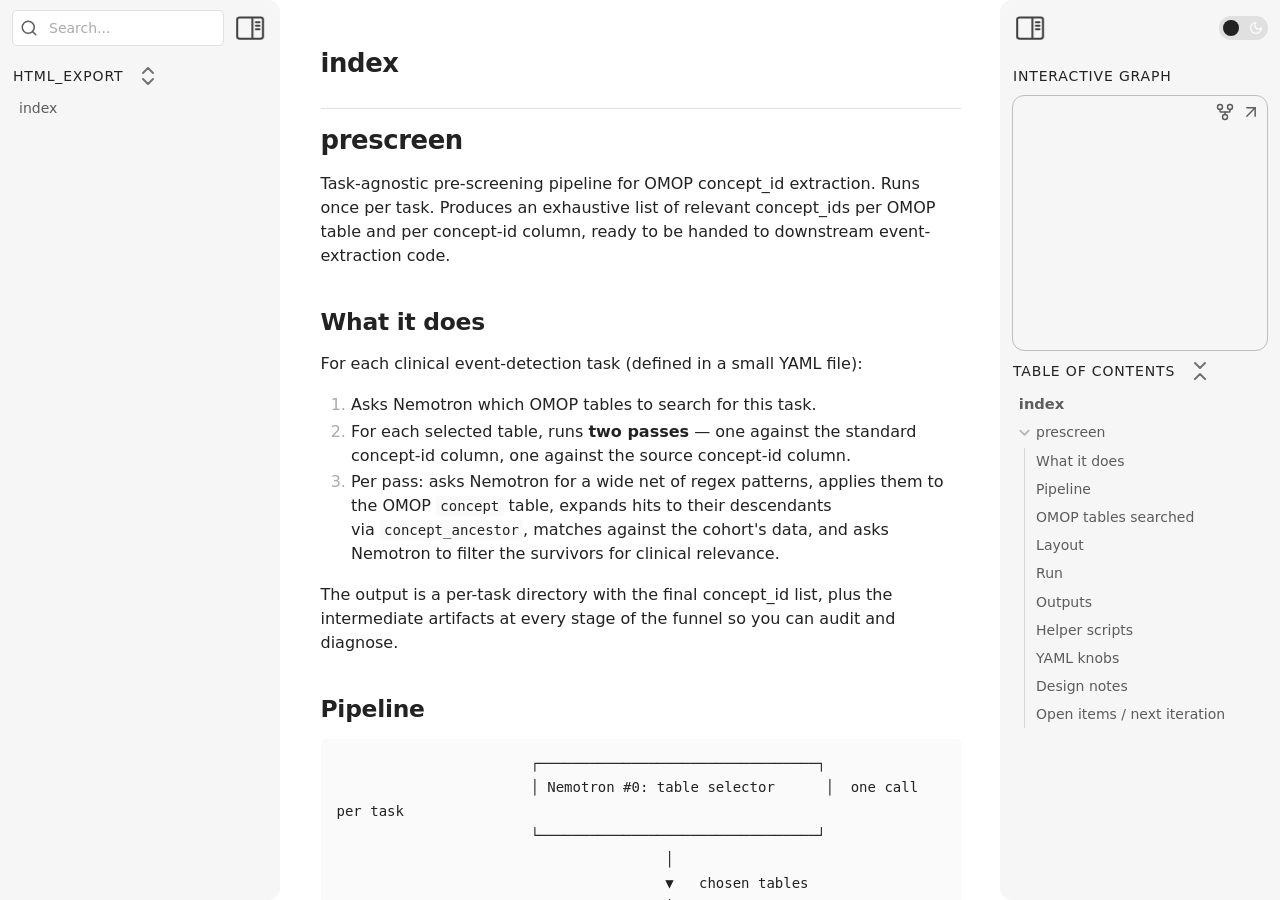
==== index.html @ ed9ca533 "sony html export site" ====
<!DOCTYPE html> <html lang="en"><head>
<title>index</title>
<base href=".">
<meta name="pathname" content="index.html">
<meta name="description" content="html_export - index">
<meta property="og:title" content="index">
<meta property="og:description" content="html_export - index">
<meta property="og:type" content="website">
<meta property="og:url" content="index.html">
<meta property="og:image" content="undefined">
<meta charset="UTF-8"><meta property="og:site_name" content="html_export"><meta name="viewport" content="width=device-width, initial-scale=1.0, user-scalable=yes, minimum-scale=1.0, maximum-scale=5.0"><link rel="alternate" type="application/rss+xml" title="RSS Feed" href="site-lib/rss.xml"><script async="" id="webpage-script" src="site-lib/scripts/webpage.js" onload="this.onload=null;this.setAttribute(&quot;loaded&quot;, &quot;true&quot;)"></script><script async="" id="graph-wasm-script" src="site-lib/scripts/graph-wasm.js" onload="this.onload=null;this.setAttribute(&quot;loaded&quot;, &quot;true&quot;)"></script><script async="" id="graph-render-worker-script" src="site-lib/scripts/graph-render-worker.js" onload="this.onload=null;this.setAttribute(&quot;loaded&quot;, &quot;true&quot;)"></script><link rel="icon" href="site-lib/media/favicon.png"><link rel="stylesheet" href="site-lib/styles/obsidian.css"><link rel="preload" href="site-lib/styles/global-variable-styles.css" as="style" onload="this.onload=null;this.rel='stylesheet'"><noscript><link rel="stylesheet" href="site-lib/styles/global-variable-styles.css"></noscript><link rel="preload" href="site-lib/styles/main-styles.css" as="style" onload="this.onload=null;this.rel='stylesheet'"><noscript><link rel="stylesheet" href="site-lib/styles/main-styles.css"></noscript><style>body{--line-width:40em;--line-width-adaptive:40em;--file-line-width:40em;--sidebar-width:min(20em, 80vw);--collapse-arrow-size:11px;--tree-vertical-spacing:1.3em;--sidebar-margin:12px}:root{background-color:#202124}.sidebar{height:100%;font-size:14px;z-index:10;min-width:calc(var(--sidebar-width) + var(--divider-width-hover));max-width:calc(var(--sidebar-width) + var(--divider-width-hover));position:relative;overflow:hidden;overflow:clip;transition:min-width ease-in-out,max-width ease-in-out;transition-duration:.2s;contain:size}#left-sidebar{left:0}#right-sidebar{right:0}.sidebar.is-collapsed{min-width:0;max-width:0}.sidebar.floating{position:absolute}.sidebar .leaf-content{height:100%;min-width:calc(var(--sidebar-width) - var(--divider-width-hover));top:0;padding:var(--sidebar-margin);padding-top:4em;line-height:var(--line-height-tight);background-color:var(--background-secondary);transition:background-color,border-right,border-left,box-shadow;transition-duration:var(--color-fade-speed);transition-timing-function:ease-in-out;position:absolute;display:flex;flex-direction:column}.sidebar:not(.is-collapsed) .leaf-content{min-width:calc(max(100%,var(--sidebar-width)) - 3px);max-width:calc(max(100%,var(--sidebar-width)) - 3px)}#left-sidebar-content{left:0;border-top-right-radius:var(--radius-l);border-bottom-right-radius:var(--radius-l)}#right-sidebar-content{right:0;border-top-left-radius:var(--radius-l);border-bottom-left-radius:var(--radius-l)}.sidebar #left-sidebar-content,.sidebar #right-sidebar-content{contain:none!important;container-type:normal!important;animation:none!important}.sidebar:has(.leaf-content:empty):has(.topbar-content:empty){display:none}.sidebar-topbar{height:calc(2.3em + 2 * var(--sidebar-margin));width:var(--sidebar-width);padding:var(--sidebar-margin);z-index:1;position:fixed;display:flex;align-items:center;transition:width ease-in-out;transition-duration:inherit}.sidebar.is-collapsed .sidebar-topbar{width:calc(2.3em + var(--sidebar-margin) * 2)}.sidebar .sidebar-topbar.is-collapsed{width:0}#left-sidebar .sidebar-topbar{left:0;flex-direction:row;border-top-right-radius:var(--radius-l)}#right-sidebar .sidebar-topbar{right:0;flex-direction:row-reverse;border-top-left-radius:var(--radius-l)}#left-sidebar .topbar-content{margin-right:calc(2.3em + var(--sidebar-margin));flex-direction:row}#right-sidebar .topbar-content{margin-left:calc(2.3em + var(--sidebar-margin));flex-direction:row-reverse}.topbar-content{overflow:hidden visible;overflow:clip visible;width:100%;height:100%;display:flex;align-items:center;transition:inherit}.sidebar.is-collapsed .topbar-content{width:0;transition:inherit}.clickable-icon.sidebar-collapse-icon{background-color:transparent;color:var(--icon-color-focused);padding:2px!important;margin:0!important;height:100%!important;width:2.3em!important;margin-inline:0.14em!important;position:absolute}#left-sidebar .clickable-icon.sidebar-collapse-icon{transform:rotateY(180deg);right:var(--sidebar-margin)}#right-sidebar .clickable-icon.sidebar-collapse-icon{transform:rotateY(180deg);left:var(--sidebar-margin)}.clickable-icon.sidebar-collapse-icon svg.svg-icon{width:100%;height:100%}.feature-title{margin-left:1px;text-transform:uppercase;letter-spacing:.06em;margin-top:.75em;margin-bottom:.75em}.feature-header{display:flex;align-items:center;padding-top:0;font-size:1em;padding-left:0}body.floating-sidebars .sidebar{position:absolute}body{transition:background-color var(--color-fade-speed) ease-in-out}#navbar:not(:empty){display:flex;align-items:center;justify-content:space-between;padding:.5em 1em;width:100%}#main{display:flex;flex-direction:column;height:100%;width:100%;align-items:stretch;justify-content:center}#main-horizontal{display:flex;flex-direction:row;flex-grow:1;width:100%;align-items:stretch;justify-content:center}#center-content{flex-basis:100%;max-width:100%;width:100%;height:100%;display:flex;flex-direction:column;align-items:center;transition:opacity .2s ease-in-out;contain:inline-size}.hide{opacity:0!important;transition:opacity .2s ease-in-out;pointer-events:none}#center-content>.obsidian-document{padding-left:2em;padding-right:1em;margin-bottom:0;width:100%;width:-webkit-fill-available;width:-moz-available;width:fill-available;transition:background-color var(--color-fade-speed) ease-in-out;border-top-right-radius:var(--window-radius,var(--radius-m));border-top-left-radius:var(--window-radius,var(--radius-m));overflow-x:hidden!important;overflow-y:auto!important;display:flex!important;flex-direction:column!important;align-items:center!important;contain:inline-size}body #center-content>.obsidian-document>.markdown-preview-sizer{padding-bottom:80vh;width:100%;max-width:var(--line-width);flex-basis:var(--line-width);transition:background-color var(--color-fade-speed) ease-in-out;contain:inline-size}#center-content>.obsidian-document>div{width:100%!important;transition:background-color var(--color-fade-speed) ease-in-out;contain:inline-size}#center-content>.obsidian-document:not([data-type=markdown]).embed{display:flex;padding:1em;height:100%;width:100%;align-items:center;justify-content:center}#center-content>.obsidian-document:not([data-type=markdown]).embed>*{max-width:100%;max-height:100%;object-fit:contain}:not(h1,h2,h3,h4,h5,h6,li):has(> :is(.math,table)){overflow-x:auto!important}#center-content>.obsidian-document:not([data-type=markdown]){overflow-x:auto;contain:content;padding:0;margin:0;height:100%}.obsidian-document[data-type=attachment]{display:flex;flex-direction:column;align-items:center;justify-content:center;height:100%;width:100%}.obsidian-document[data-type=attachment]>*{outline:0;border:none;box-shadow:none}.obsidian-document[data-type=attachment] :is(img){max-width:90%;max-height:90%;object-fit:contain}.obsidian-document[data-type=attachment]>:is(audio){width:100%;max-width:min(90%,var(--line-width))}.obsidian-document[data-type=attachment]>:is(embed,iframe,video){width:100%;height:100%;max-width:100%;max-height:100%;object-fit:contain}.canvas-wrapper>:is(.header,.footer){z-index:100;position:absolute;display:flex;justify-content:center;flex-direction:column;width:100%;align-items:center}.scroll-highlight{position:absolute;width:100%;height:100%;pointer-events:none;z-index:1000;background-color:hsla(var(--color-accent-hsl),.25);opacity:0;padding:1em;inset:50%;translate:-50% -50%;border-radius:var(--radius-s)}</style><script defer="">async function loadIncludes(){let e=document.querySelectorAll("link[itemprop='include']");for(const t of e){let e=t.getAttribute("href");try{let o="";if(e.startsWith("https:")||e.startsWith("http:")||"file:"!=window.location.protocol){const n=await fetch(e);if(!n.ok){console.log("Could not include file: "+e),t?.remove();continue}o=await n.text()}else{const t=document.getElementById(btoa(encodeURI(e)));if(t){const e=JSON.parse(decodeURI(atob(t.getAttribute("value")??"")));o=e?.data??""}}let n=document.createRange().createContextualFragment(o);t.before(n),t.remove(),console.log("Included text: "+o),console.log("Included file: "+e)}catch(o){t?.remove(),console.log("Could not include file: "+e,o);continue}}}document.addEventListener("DOMContentLoaded",(()=>{loadIncludes()}));let isFileProtocol="file:"==location.protocol;function waitLoadScripts(e,t){let o=e.map((e=>document.getElementById(e+"-script")));!function e(n){let l=o[n],c=n+1;l?(l&&"true"!=l.getAttribute("loaded")||n<o.length&&e(c),n<o.length&&l.addEventListener("load",(()=>e(c)))):n<o.length?e(c):t()}(0)}</script></head><body class="publish css-settings-manager show-inline-title show-ribbon is-focused"><script defer="">let theme=localStorage.getItem("theme")||(window.matchMedia("(prefers-color-scheme: dark)").matches?"dark":"light");"dark"==theme?(document.body.classList.add("theme-dark"),document.body.classList.remove("theme-light")):(document.body.classList.add("theme-light"),document.body.classList.remove("theme-dark")),window.innerWidth<480?document.body.classList.add("is-phone"):window.innerWidth<768?document.body.classList.add("is-tablet"):window.innerWidth<1024?document.body.classList.add("is-small-screen"):document.body.classList.add("is-large-screen")</script><div class="parsed-feature-container" style="display: contents;"><link itemprop="include" href="site-lib/html/custom-head-content-content.html"></div><div id="main"><div id="navbar"></div><div id="main-horizontal"><div id="left-content" class="leaf" style="--sidebar-width: var(--sidebar-width-left);"><div id="left-sidebar" class="sidebar"><div class="sidebar-handle"></div><div class="sidebar-topbar"><div class="topbar-content"><div id="search-container"><div id="search-wrapper"><input enterkeyhint="search" type="search" spellcheck="false" placeholder="Search..."><div aria-label="Clear search" id="search-clear-button"></div></div></div></div><div class="clickable-icon sidebar-collapse-icon"><svg xmlns="http://www.w3.org/2000/svg" width="100%" height="100%" viewBox="0 0 24 24" fill="none" stroke="currentColor" stroke-width="3" stroke-linecap="round" stroke-linejoin="round" class="svg-icon"><path d="M21 3H3C1.89543 3 1 3.89543 1 5V19C1 20.1046 1.89543 21 3 21H21C22.1046 21 23 20.1046 23 19V5C23 3.89543 22.1046 3 21 3Z"></path><path d="M10 4V20"></path><path d="M4 7H7"></path><path d="M4 10H7"></path><path d="M4 13H7"></path></svg></div></div><div class="sidebar-content-wrapper"><div id="left-sidebar-content" class="leaf-content"><link itemprop="include" href="site-lib/html/file-tree-content.html"></div></div><script defer="">let ls = document.querySelector("#left-sidebar"); ls.classList.toggle("is-collapsed", window.innerWidth < 768); ls.style.setProperty("--sidebar-width", localStorage.getItem("sidebar-left-width"));</script></div></div><div id="center-content" class="leaf"><div class="obsidian-document markdown-preview-view markdown-rendered node-insert-event is-readable-line-width allow-fold-headings allow-fold-lists show-indentation-guide show-properties" data-type="markdown"><style id="MJX-CHTML-styles"></style><div class="markdown-preview-sizer markdown-preview-section"><div class="header"><h1 class="page-title heading inline-title" id="index_0">index</h1><div class="data-bar"></div></div><div class="markdown-preview-pusher" style="width: 1px; height: 0.1px; margin-bottom: 0px;"></div><div class="el-h1"><h1 data-heading="prescreen" dir="auto" class="heading" id="prescreen_0"><span class="heading-collapse-indicator collapse-indicator collapse-icon"><svg xmlns="http://www.w3.org/2000/svg" width="24" height="24" viewBox="0 0 24 24" fill="none" stroke="currentColor" stroke-width="2" stroke-linecap="round" stroke-linejoin="round" class="svg-icon right-triangle"><path d="M3 8L12 17L21 8"></path></svg></span>prescreen</h1></div><div class="el-p"><p dir="auto">Task-agnostic pre-screening pipeline for OMOP concept_id extraction. Runs once per task. Produces an exhaustive list of relevant concept_ids per OMOP table and per concept-id column, ready to be handed to downstream event-extraction code.</p></div><div class="el-h2"><h2 data-heading="What it does" dir="auto" class="heading" id="What_it_does_0"><span class="heading-collapse-indicator collapse-indicator collapse-icon"><svg xmlns="http://www.w3.org/2000/svg" width="24" height="24" viewBox="0 0 24 24" fill="none" stroke="currentColor" stroke-width="2" stroke-linecap="round" stroke-linejoin="round" class="svg-icon right-triangle"><path d="M3 8L12 17L21 8"></path></svg></span>What it does</h2></div><div class="el-p"><p dir="auto">For each clinical event-detection task (defined in a small YAML file):</p></div><div class="el-ol"><ol>
<li data-line="0" dir="auto">Asks Nemotron which OMOP tables to search for this task.</li>
<li data-line="1" dir="auto">For each selected table, runs&nbsp;<strong>two passes</strong>&nbsp;— one against the standard concept-id column, one against the source concept-id column.</li>
<li data-line="2" dir="auto">Per pass: asks Nemotron for a wide net of regex patterns, applies them to the OMOP&nbsp;<code>concept</code>&nbsp;table, expands hits to their descendants via&nbsp;<code>concept_ancestor</code>, matches against the cohort's data, and asks Nemotron to filter the survivors for clinical relevance.</li>
</ol></div><div class="el-p"><p dir="auto">The output is a per-task directory with the final concept_id list, plus the intermediate artifacts at every stage of the funnel so you can audit and diagnose.</p></div><div class="el-h2"><h2 data-heading="Pipeline" dir="auto" class="heading" id="Pipeline_0"><span class="heading-collapse-indicator collapse-indicator collapse-icon"><svg xmlns="http://www.w3.org/2000/svg" width="24" height="24" viewBox="0 0 24 24" fill="none" stroke="currentColor" stroke-width="2" stroke-linecap="round" stroke-linejoin="round" class="svg-icon right-triangle"><path d="M3 8L12 17L21 8"></path></svg></span>Pipeline</h2></div><div class="el-pre"><pre><code data-line="0">                       ┌─────────────────────────────────┐
                       │ Nemotron #0: table selector      │  one call per task
                       └─────────────────────────────────┘
                                       │
                                       ▼   chosen tables
                                       │
  ─── per (task, table) ─────────────────────────────────────────────────────
                                       │
                       splits into two passes:
                       ┌─────────────────┬─────────────────┐
                       │ standard pass    │ source pass     │
                       │ *_concept_id     │ *_source_concept_id
                       │ domain filter on │ domain filter off
                       │ standard_only=T  │ standard_only=F │
                       └─────────────────┴─────────────────┘
                                       │
                                       ▼
                       vocab metadata for this column
                       (which vocabularies live here)
                                       │
                                       ▼
                       ┌─────────────────────────────────┐
                       │ Nemotron #1: wide-net regex     │
                       └─────────────────────────────────┘
                                       │
                                       ▼   include_patterns / exclude_patterns
                       ┌─────────────────────────────────┐
                       │ concept-table query              │  filters: domain,
                       └─────────────────────────────────┘  vocabularies, standard
                                       │
                                       ▼   wide_net_seeds
                       ┌─────────────────────────────────┐
                       │ descendant expansion             │  via concept_ancestor;
                       └─────────────────────────────────┘  re-applies filters
                                       │
                                       ▼   wide_net_concepts
                                            (+ match_type: regex_seed | descendant)
                       ┌─────────────────────────────────┐
                       │ cohort match                     │  count rows per concept_id
                       └─────────────────────────────────┘  in cohort data
                                       │
                                       ▼   cohort_match_concepts
                       ┌─────────────────────────────────┐
                       │ Nemotron #2: relevance filter    │  batched, json_schema strict
                       └─────────────────────────────────┘
                                       │
                                       ▼
                              final_concepts (per pass)
                                       │
            unioned across all (table, pass) into
                            final_candidates.parquet
</code><button class="copy-code-button"><svg xmlns="http://www.w3.org/2000/svg" width="24" height="24" viewBox="0 0 24 24" fill="none" stroke="currentColor" stroke-width="2" stroke-linecap="round" stroke-linejoin="round" class="svg-icon lucide-copy"><rect x="8" y="8" width="14" height="14" rx="2" ry="2"></rect><path d="M4 16c-1.1 0-2-.9-2-2V4c0-1.1.9-2 2-2h10c1.1 0 2 .9 2 2"></path></svg></button></pre></div><div class="el-h2"><h2 data-heading="OMOP tables searched" dir="auto" class="heading" id="OMOP_tables_searched_0"><span class="heading-collapse-indicator collapse-indicator collapse-icon"><svg xmlns="http://www.w3.org/2000/svg" width="24" height="24" viewBox="0 0 24 24" fill="none" stroke="currentColor" stroke-width="2" stroke-linecap="round" stroke-linejoin="round" class="svg-icon right-triangle"><path d="M3 8L12 17L21 8"></path></svg></span>OMOP tables searched</h2></div><div class="el-p"><p dir="auto">Each table has two searchable columns: the canonical standard&nbsp;<code>*_concept_id</code>&nbsp;and the source&nbsp;<code>*_source_concept_id</code>&nbsp;holding non- standard codes (Epic EDG, ICD9CM source, MSDW Attrib Catalog, etc.). Both are searched per task by default.</p></div><div class="el-table" dir="ltr" style="overflow-x: auto;"><table>
<thead>
<tr>
<th dir="ltr">table</th>
<th dir="ltr">standard column</th>
<th dir="ltr">source column</th>
<th dir="ltr">typical content</th>
</tr>
</thead>
<tbody>
<tr>
<td dir="ltr"><code>measurement</code></td>
<td dir="ltr"><code>measurement_concept_id</code></td>
<td dir="ltr"><code>measurement_source_concept_id</code></td>
<td dir="ltr">labs, vitals, POC results (LOINC, SNOMED)</td>
</tr>
<tr>
<td dir="ltr"><code>drug_exposure</code></td>
<td dir="ltr"><code>drug_concept_id</code></td>
<td dir="ltr"><code>drug_source_concept_id</code></td>
<td dir="ltr">medications, IV fluids (RxNorm, NDC)</td>
</tr>
<tr>
<td dir="ltr"><code>condition_occurrence</code></td>
<td dir="ltr"><code>condition_concept_id</code></td>
<td dir="ltr"><code>condition_source_concept_id</code></td>
<td dir="ltr">diagnoses (SNOMED, ICD9CM, ICD10CM, Epic EDG)</td>
</tr>
<tr>
<td dir="ltr"><code>procedure_occurrence</code></td>
<td dir="ltr"><code>procedure_concept_id</code></td>
<td dir="ltr"><code>procedure_source_concept_id</code></td>
<td dir="ltr">interventions (CPT4, HCPCS, SNOMED)</td>
</tr>
<tr>
<td dir="ltr"><code>observation</code></td>
<td dir="ltr"><code>observation_concept_id</code></td>
<td dir="ltr"><code>observation_source_concept_id</code></td>
<td dir="ltr">surveys, social hx, prenatal exposures</td>
</tr>
<tr>
<td dir="ltr"><code>device_exposure</code></td>
<td dir="ltr"><code>device_concept_id</code></td>
<td dir="ltr"><code>device_source_concept_id</code></td>
<td dir="ltr">ventilators, tubes, lines, implants</td>
</tr>
<tr>
<td dir="ltr"><code>visit_occurrence</code></td>
<td dir="ltr"><code>visit_concept_id</code></td>
<td dir="ltr"><code>visit_source_concept_id</code></td>
<td dir="ltr">encounter type (ED, inpatient, outpatient)</td>
</tr>
<tr>
<td dir="ltr"><code>visit_detail</code></td>
<td dir="ltr"><code>visit_detail_concept_id</code></td>
<td dir="ltr"><code>visit_detail_source_concept_id</code></td>
<td dir="ltr">sub-encounter unit (ICU, NICU, OR)</td>
</tr>
<tr>
<td dir="ltr"><code>death</code></td>
<td dir="ltr"><code>cause_concept_id</code></td>
<td dir="ltr"><code>cause_source_concept_id</code></td>
<td dir="ltr">cause of death (SNOMED Condition)</td>
</tr>
</tbody>
</table></div><div class="el-p"><p dir="auto">The table-selector LLM call picks which of these to actually run for a given task. Override via&nbsp;<code>tables:</code>&nbsp;in the task YAML for explicit control.</p></div><div class="el-h2"><h2 data-heading="Layout" dir="auto" class="heading" id="Layout_0"><span class="heading-collapse-indicator collapse-indicator collapse-icon"><svg xmlns="http://www.w3.org/2000/svg" width="24" height="24" viewBox="0 0 24 24" fill="none" stroke="currentColor" stroke-width="2" stroke-linecap="round" stroke-linejoin="round" class="svg-icon right-triangle"><path d="M3 8L12 17L21 8"></path></svg></span>Layout</h2></div><div class="el-pre"><pre><code data-line="0">prescreen/
  __init__.py
  config.py            # paths + EVENT_TABLES (standard + source concept_col per table)
  cohort.py            # load_cohort, cohort_ids (cached parquet)
  concept_table.py     # cached concept table; coerces string concept_id -&gt; Int64
  metadata.py          # reads outputs/vocab_prescreen/{table}_*_vocab_type.csv
  vocab.py             # query_concept(include, exclude, domain, vocabularies, standard_only)
  expand.py            # descendant expansion via concept_ancestor
  cohort_match.py      # count_concepts_in_cohort(table, candidate_ids, concept_col)
  nemotron.py          # NemotronClient (mirrors clinical_extractor.client)
  llm_steps.py         # prompts + json_schemas (table-selector, wide-net, relevance)
  pipeline.py          # prescreen_one_table, prescreen_task, save_results

tasks/
  n_acut_06_hypoglycemia.yaml

run_prescreen.py       # CLI runner
diagnose.py            # walk artifacts and find where a table's funnel collapsed
verify_coverage.py     # check whether a known list of concept_ids was captured
</code><button class="copy-code-button"><svg xmlns="http://www.w3.org/2000/svg" width="24" height="24" viewBox="0 0 24 24" fill="none" stroke="currentColor" stroke-width="2" stroke-linecap="round" stroke-linejoin="round" class="svg-icon lucide-copy"><rect x="8" y="8" width="14" height="14" rx="2" ry="2"></rect><path d="M4 16c-1.1 0-2-.9-2-2V4c0-1.1.9-2 2-2h10c1.1 0 2 .9 2 2"></path></svg></button></pre></div><div class="el-h2"><h2 data-heading="Run" dir="auto" class="heading" id="Run_0"><span class="heading-collapse-indicator collapse-indicator collapse-icon"><svg xmlns="http://www.w3.org/2000/svg" width="24" height="24" viewBox="0 0 24 24" fill="none" stroke="currentColor" stroke-width="2" stroke-linecap="round" stroke-linejoin="round" class="svg-icon right-triangle"><path d="M3 8L12 17L21 8"></path></svg></span>Run</h2></div><div class="el-pre"><pre class="language-bash"><code data-line="0" class="language-bash is-loaded"><span class="token comment"># 1. Confirm the vLLM is reachable</span>
python run_prescreen.py <span class="token parameter variable">--healthcheck</span>

<span class="token comment"># 2. Run one task</span>
python run_prescreen.py tasks/n_acut_06_hypoglycemia.yaml

<span class="token comment"># 3. Fan out across all tasks</span>
python run_prescreen.py tasks/*.yaml
</code><button class="copy-code-button"><svg xmlns="http://www.w3.org/2000/svg" width="24" height="24" viewBox="0 0 24 24" fill="none" stroke="currentColor" stroke-width="2" stroke-linecap="round" stroke-linejoin="round" class="svg-icon lucide-copy"><rect x="8" y="8" width="14" height="14" rx="2" ry="2"></rect><path d="M4 16c-1.1 0-2-.9-2-2V4c0-1.1.9-2 2-2h10c1.1 0 2 .9 2 2"></path></svg></button></pre></div><div class="el-h2"><h2 data-heading="Outputs" dir="auto" class="heading" id="Outputs_0"><span class="heading-collapse-indicator collapse-indicator collapse-icon"><svg xmlns="http://www.w3.org/2000/svg" width="24" height="24" viewBox="0 0 24 24" fill="none" stroke="currentColor" stroke-width="2" stroke-linecap="round" stroke-linejoin="round" class="svg-icon right-triangle"><path d="M3 8L12 17L21 8"></path></svg></span>Outputs</h2></div><div class="el-p"><p dir="auto">Per task, under&nbsp;<code>sammy/prescreen/tasks_out/{task_tag}/</code>:</p></div><div class="el-pre"><pre><code data-line="0">hypoglycemia/
  task.json
  run_summary.json
  final_candidates.parquet           # unified across all (table, pass)

  # per (table, pass) artifacts — one set per pass:
  condition_occurrence__standard__patterns.json
  condition_occurrence__standard__vocab_metadata.parquet
  condition_occurrence__standard__wide_net_seeds.parquet
  condition_occurrence__standard__wide_net_concepts.parquet
  condition_occurrence__standard__cohort_match_concepts.parquet
  condition_occurrence__standard__decisions.parquet
  condition_occurrence__standard__final_concepts.parquet

  condition_occurrence__source__patterns.json
  condition_occurrence__source__vocab_metadata.parquet
  ...

  drug_exposure__standard__...
  drug_exposure__source__...
  measurement__standard__...
  measurement__source__...
</code><button class="copy-code-button"><svg xmlns="http://www.w3.org/2000/svg" width="24" height="24" viewBox="0 0 24 24" fill="none" stroke="currentColor" stroke-width="2" stroke-linecap="round" stroke-linejoin="round" class="svg-icon lucide-copy"><rect x="8" y="8" width="14" height="14" rx="2" ry="2"></rect><path d="M4 16c-1.1 0-2-.9-2-2V4c0-1.1.9-2 2-2h10c1.1 0 2 .9 2 2"></path></svg></button></pre></div><div class="el-p"><p dir="auto"><code>final_candidates.parquet</code>&nbsp;carries&nbsp;<code>source_table</code>,&nbsp;<code>search_pass</code>&nbsp;(<code>standard</code>&nbsp;/&nbsp;<code>source</code>), and&nbsp;<code>source_concept_col</code>&nbsp;columns so each concept tells you which (table, pass) it came from.</p></div><div class="el-h2"><h2 data-heading="Helper scripts" dir="auto" class="heading" id="Helper_scripts_0"><span class="heading-collapse-indicator collapse-indicator collapse-icon"><svg xmlns="http://www.w3.org/2000/svg" width="24" height="24" viewBox="0 0 24 24" fill="none" stroke="currentColor" stroke-width="2" stroke-linecap="round" stroke-linejoin="round" class="svg-icon right-triangle"><path d="M3 8L12 17L21 8"></path></svg></span>Helper scripts</h2></div><div class="el-p"><p dir="auto"><strong><code>diagnose.py {task_tag} {table}</code></strong>&nbsp;— walks the artifacts for one table, prints sizes at each stage of both passes, and tells you the first empty stage. Use it whenever a table comes back lighter than expected.</p></div><div class="el-pre"><pre class="language-bash"><code data-line="0" class="language-bash is-loaded">python diagnose.py hypoglycemia condition_occurrence            <span class="token comment"># both passes</span>
python diagnose.py hypoglycemia condition_occurrence <span class="token parameter variable">--pass</span> <span class="token builtin class-name">source</span>
</code><button class="copy-code-button"><svg xmlns="http://www.w3.org/2000/svg" width="24" height="24" viewBox="0 0 24 24" fill="none" stroke="currentColor" stroke-width="2" stroke-linecap="round" stroke-linejoin="round" class="svg-icon lucide-copy"><rect x="8" y="8" width="14" height="14" rx="2" ry="2"></rect><path d="M4 16c-1.1 0-2-.9-2-2V4c0-1.1.9-2 2-2h10c1.1 0 2 .9 2 2"></path></svg></button></pre></div><div class="el-p"><p dir="auto"><strong><code>verify_coverage.py {task_tag} --csv known_ids.csv</code></strong>&nbsp;— given a known list of concept_ids (e.g. from a gold-standard phenotype, a prior chart-review set, or an ad-hoc cohort check), reports what fraction the prescreen captured, broken down by which pass found them, and prints the names of anything missed.</p></div><div class="el-pre"><pre class="language-bash"><code data-line="0" class="language-bash is-loaded">python verify_coverage.py hypoglycemia <span class="token parameter variable">--csv</span> my_known_glycemia_ids.csv
python verify_coverage.py hypoglycemia <span class="token parameter variable">--ids</span> <span class="token number">4129519,4226798</span>,4280953
</code><button class="copy-code-button"><svg xmlns="http://www.w3.org/2000/svg" width="24" height="24" viewBox="0 0 24 24" fill="none" stroke="currentColor" stroke-width="2" stroke-linecap="round" stroke-linejoin="round" class="svg-icon lucide-copy"><rect x="8" y="8" width="14" height="14" rx="2" ry="2"></rect><path d="M4 16c-1.1 0-2-.9-2-2V4c0-1.1.9-2 2-2h10c1.1 0 2 .9 2 2"></path></svg></button></pre></div><div class="el-h2"><h2 data-heading="YAML knobs" dir="auto" class="heading" id="YAML_knobs_0"><span class="heading-collapse-indicator collapse-indicator collapse-icon"><svg xmlns="http://www.w3.org/2000/svg" width="24" height="24" viewBox="0 0 24 24" fill="none" stroke="currentColor" stroke-width="2" stroke-linecap="round" stroke-linejoin="round" class="svg-icon right-triangle"><path d="M3 8L12 17L21 8"></path></svg></span>YAML knobs</h2></div><div class="el-p"><p dir="auto">A minimal task only needs&nbsp;<code>task_id</code>,&nbsp;<code>task_tag</code>, and&nbsp;<code>description</code>. Optional fields, in approximate order of usefulness:</p></div><div class="el-table" dir="ltr" style="overflow-x: auto;"><table>
<thead>
<tr>
<th dir="ltr">field</th>
<th dir="ltr">default</th>
<th dir="ltr">effect</th>
</tr>
</thead>
<tbody>
<tr>
<td dir="ltr"><code>positive_examples</code></td>
<td dir="auto"><code>[]</code></td>
<td dir="ltr">concept names that SHOULD match; seeds the wide-net LLM call. Cover all plausible domains (LOINC, RxNorm, SNOMED, etc.) you expect Nemotron to generate patterns for.</td>
</tr>
<tr>
<td dir="ltr"><code>negative_examples</code></td>
<td dir="auto"><code>[]</code></td>
<td dir="ltr">concept names that should NOT match; used to direct the wide-net's exclude patterns.</td>
</tr>
<tr>
<td dir="ltr"><code>tables</code></td>
<td dir="ltr"><code>"auto"</code></td>
<td dir="ltr">which tables to search.&nbsp;<code>"auto"</code>&nbsp;(or omitted) = Nemotron picks.&nbsp;<code>"all"</code>&nbsp;= every configured table. Explicit list = exactly those.</td>
</tr>
<tr>
<td dir="ltr"><code>search_source_concepts</code></td>
<td dir="ltr"><code>true</code></td>
<td dir="ltr">whether to run the source pass alongside the standard pass for each table. Set false for tasks strictly defined on standard concepts.</td>
</tr>
<tr>
<td dir="ltr"><code>expand_descendants</code></td>
<td dir="ltr"><code>true</code></td>
<td dir="ltr">whether to expand each regex-matched seed concept to its descendants via&nbsp;<code>concept_ancestor</code>before the cohort match.</td>
</tr>
<tr>
<td dir="ltr"><code>concept_col_overrides</code></td>
<td dir="auto"><code>{}</code></td>
<td dir="ltr">per-table override for the standard pass's concept_col (rarely needed).</td>
</tr>
<tr>
<td dir="ltr"><code>domain_overrides</code></td>
<td dir="auto"><code>{}</code></td>
<td dir="ltr">per-table override for the standard pass's domain filter (rarely needed).</td>
</tr>
</tbody>
</table></div><div class="el-h2"><h2 data-heading="Design notes" dir="auto" class="heading" id="Design_notes_0"><span class="heading-collapse-indicator collapse-indicator collapse-icon"><svg xmlns="http://www.w3.org/2000/svg" width="24" height="24" viewBox="0 0 24 24" fill="none" stroke="currentColor" stroke-width="2" stroke-linecap="round" stroke-linejoin="round" class="svg-icon right-triangle"><path d="M3 8L12 17L21 8"></path></svg></span>Design notes</h2></div><div class="el-ul"><ul class="has-list-bullet">
<li data-line="0" dir="auto"><span class="list-bullet"></span><strong>Three LLM calls per task, then two per (table, pass).</strong>&nbsp;The table-selector runs once. Each&nbsp;<code>(table, pass)</code>&nbsp;runs a wide-net regex generation call and a (batched) relevance-filter call. All three use vLLM's strict&nbsp;<code>json_schema</code>&nbsp;response format so outputs are well-typed and don't require defensive parsing.<br>
</li>
<li data-line="2" dir="auto"><span class="list-bullet"></span><strong>Two passes per table.</strong>&nbsp;Standard&nbsp;<code>*_concept_id</code>&nbsp;columns hold the canonical OMOP mapping; source&nbsp;<code>*_source_concept_id</code>columns hold the original institutional / vocabulary codes (Epic EDG, ICD9CM source, MSDW, etc.). The source pass turns off&nbsp;<code>standard_only</code>&nbsp;and the domain filter, but restricts to vocabularies actually present on the source column at this site, then leans on the cohort match to prune. This catches non-standard codes that have no clean standard mapping (or that map up to a coarser parent).<br>
</li>
<li data-line="4" dir="auto"><span class="list-bullet"></span><strong>Descendant expansion via&nbsp;<code>concept_ancestor</code>.</strong>&nbsp;After the regex hits the concept table we expand each seed to its descendants before the cohort match. This is what catches brand-named drug products ("Baqsimi" for glucagon), SNOMED subtypes, and other hierarchy-only members that the concept-name regex would never see. The same filters used to produce the seed set are re-applied to descendants so they don't drift across categories. Each expanded concept gets a&nbsp;<code>match_type</code>&nbsp;column (<code>regex_seed</code>&nbsp;vs&nbsp;<code>descendant</code>) so QC can attribute final hits to either path.<br>
</li>
<li data-line="6" dir="auto"><span class="list-bullet"></span><strong>Wide-net LLM gets the vocab distribution.</strong>&nbsp;For each pass the LLM is handed the list of vocabularies on the column being searched with their concept counts and row counts. This lets it lean into the right vocabularies (RxNorm-shaped patterns for drug standard, ICD-shaped patterns for condition source) instead of guessing. The source pass also gets an explicit note that the candidates are non-standard and may use institution-specific phrasing.<br>
</li>
<li data-line="8" dir="auto"><span class="list-bullet"></span><strong>Cohort match drops dead candidates.</strong>&nbsp;If a concept has zero rows in the cohort we don't waste an LLM token asking whether it's relevant. Each surviving candidate carries a per-cohort row count so the relevance filter knows what's high-volume.<br>
</li>
<li data-line="10" dir="auto"><span class="list-bullet"></span><strong>Relevance filter is batched</strong>&nbsp;at 200 concepts per call. Each decision carries a one-line reason that gets persisted alongside the final list.<br>
</li>
<li data-line="12" dir="auto"><span class="list-bullet"></span><strong>Caching.</strong>&nbsp;The cohort, concept, and concept_ancestor tables are cached as parquet under&nbsp;<code>sammy/prescreen/cache/</code>&nbsp;so each task starts in seconds rather than re-reading the full vocabulary tables from&nbsp;<code>output/</code>.<br>
</li>
<li data-line="14" dir="auto"><span class="list-bullet"></span><strong>String-vs-int concept_id quirk.</strong>&nbsp;The vocab table stores&nbsp;<code>concept_id</code>&nbsp;as strings at this site.&nbsp;<code>concept_table.load_concept</code>&nbsp;and&nbsp;<code>expand.load_concept_ancestor</code>&nbsp;coerce to nullable&nbsp;<code>Int64</code>&nbsp;once at load time and cache the result; every downstream caller sees ints.<br>
</li>
</ul></div><div class="el-h2"><h2 data-heading="Open items / next iteration" dir="auto" class="heading" id="Open_items_/_next_iteration_0"><span class="heading-collapse-indicator collapse-indicator collapse-icon"><svg xmlns="http://www.w3.org/2000/svg" width="24" height="24" viewBox="0 0 24 24" fill="none" stroke="currentColor" stroke-width="2" stroke-linecap="round" stroke-linejoin="round" class="svg-icon right-triangle"><path d="M3 8L12 17L21 8"></path></svg></span>Open items / next iteration</h2></div><div class="el-ul"><ul class="has-list-bullet">
<li data-line="0" dir="auto"><span class="list-bullet"></span>Temporal anchoring (turn concept_id list into per-person event timestamps relative to a cohort index date). Out of scope for the prescreen — that's the next task.</li>
<li data-line="1" dir="auto"><span class="list-bullet"></span>Chunking the cohort-match parquet filter when the candidate set is large (&gt;~10k concept_ids). Rare but possible for very broad tasks or generous source passes.</li>
<li data-line="2" dir="auto"><span class="list-bullet"></span>A "second-look" loop on the wide-net regex: feed the LLM a small sample of&nbsp;<code>concept_name</code>&nbsp;rows that were&nbsp;<em>near misses</em>&nbsp;(matched include patterns but were knocked out by exclude patterns) and let it refine. Cheap and would catch poorly-worded exclude patterns.</li>
<li data-line="3" dir="auto"><span class="list-bullet"></span>Per-task cost telemetry: total LLM calls, total tokens, wall clock, written to&nbsp;<code>run_summary.json</code>&nbsp;for budget tracking across 100 tasks.</li>
<li data-line="4" dir="auto"><span class="list-bullet"></span></li>
</ul></div><div class="footer"><div class="data-bar"></div></div></div></div></div><div id="right-content" class="leaf" style="--sidebar-width: var(--sidebar-width-right);"><div id="right-sidebar" class="sidebar"><div class="sidebar-handle"></div><div class="sidebar-topbar"><div class="topbar-content"><label class="theme-toggle-container" for="theme-toggle-input" id=""><input class="theme-toggle-input" type="checkbox" id="theme-toggle-input"><div class="toggle-background"></div></label></div><div class="clickable-icon sidebar-collapse-icon"><svg xmlns="http://www.w3.org/2000/svg" width="100%" height="100%" viewBox="0 0 24 24" fill="none" stroke="currentColor" stroke-width="3" stroke-linecap="round" stroke-linejoin="round" class="svg-icon"><path d="M21 3H3C1.89543 3 1 3.89543 1 5V19C1 20.1046 1.89543 21 3 21H21C22.1046 21 23 20.1046 23 19V5C23 3.89543 22.1046 3 21 3Z"></path><path d="M10 4V20"></path><path d="M4 7H7"></path><path d="M4 10H7"></path><path d="M4 13H7"></path></svg></div></div><div class="sidebar-content-wrapper"><div id="right-sidebar-content" class="leaf-content"><div class="graph-view-wrapper"><div class="feature-header"><div class="feature-title">Interactive Graph</div></div><div class="graph-view-placeholder">
		<div class="graph-view-container">
			<div class="graph-icon graph-expand" role="button" aria-label="Expand" data-tooltip-position="top"><svg xmlns="http://www.w3.org/2000/svg" width="24" height="24" viewBox="0 0 24 24" fill="none" stroke="currentColor" stroke-width="2" stroke-linecap="round" stroke-linejoin="round" class="svg-icon"><line x1="7" y1="17" x2="17" y2="7"></line><polyline points="7 7 17 7 17 17"></polyline></svg></div>
			<div class="graph-icon graph-global" role="button" aria-label="Global Graph" data-tooltip-position="top"><svg xmlns="http://www.w3.org/2000/svg" width="24" height="24" viewBox="0 0 24 24" fill="none" stroke="currentColor" stroke-width="2" stroke-linecap="round" stroke-linejoin="round" class="svg-icon lucide-git-fork"><circle cx="12" cy="18" r="3"></circle><circle cx="6" cy="6" r="3"></circle><circle cx="18" cy="6" r="3"></circle><path d="M18 9v2c0 .6-.4 1-1 1H7c-.6 0-1-.4-1-1V9"></path><path d="M12 12v3"></path></svg></div>
			<canvas id="graph-canvas" class="hide" width="512px" height="512px"></canvas>
		</div>
		</div></div><div id="outline" class=" tree-container"><div class="feature-header"><div class="feature-title">Table Of Contents</div><button class="clickable-icon nav-action-button tree-collapse-all" aria-label="Collapse All"><svg xmlns="http://www.w3.org/2000/svg" width="24" height="24" viewBox="0 0 24 24" fill="none" stroke="currentColor" stroke-width="2" stroke-linecap="round" stroke-linejoin="round"></svg></button></div><div class="tree-item" data-depth="1"><a class="tree-item-self is-clickable" href="index.html#index_0" data-path="#index_0"><div class="tree-item-inner heading-link" heading-name="index">index</div></a><div class="tree-item-children"></div></div><div class="tree-item mod-collapsible" data-depth="1"><a class="tree-item-self is-clickable mod-collapsible" href="index.html#prescreen_0" data-path="#prescreen_0"><div class="tree-item-icon collapse-icon"><svg xmlns="http://www.w3.org/2000/svg" width="24" height="24" viewBox="0 0 24 24" fill="none" stroke="currentColor" stroke-width="2" stroke-linecap="round" stroke-linejoin="round" class="svg-icon right-triangle"><path d="M3 8L12 17L21 8"></path></svg></div><div class="tree-item-inner heading-link" heading-name="prescreen">prescreen</div></a><div class="tree-item-children"><div class="tree-item" data-depth="2"><a class="tree-item-self is-clickable" href="index.html#What_it_does_0" data-path="#What_it_does_0"><div class="tree-item-inner heading-link" heading-name="What it does">What it does</div></a><div class="tree-item-children"></div></div><div class="tree-item" data-depth="2"><a class="tree-item-self is-clickable" href="index.html#Pipeline_0" data-path="#Pipeline_0"><div class="tree-item-inner heading-link" heading-name="Pipeline">Pipeline</div></a><div class="tree-item-children"></div></div><div class="tree-item" data-depth="2"><a class="tree-item-self is-clickable" href="index.html#OMOP_tables_searched_0" data-path="#OMOP_tables_searched_0"><div class="tree-item-inner heading-link" heading-name="OMOP tables searched">OMOP tables searched</div></a><div class="tree-item-children"></div></div><div class="tree-item" data-depth="2"><a class="tree-item-self is-clickable" href="index.html#Layout_0" data-path="#Layout_0"><div class="tree-item-inner heading-link" heading-name="Layout">Layout</div></a><div class="tree-item-children"></div></div><div class="tree-item" data-depth="2"><a class="tree-item-self is-clickable" href="index.html#Run_0" data-path="#Run_0"><div class="tree-item-inner heading-link" heading-name="Run">Run</div></a><div class="tree-item-children"></div></div><div class="tree-item" data-depth="2"><a class="tree-item-self is-clickable" href="index.html#Outputs_0" data-path="#Outputs_0"><div class="tree-item-inner heading-link" heading-name="Outputs">Outputs</div></a><div class="tree-item-children"></div></div><div class="tree-item" data-depth="2"><a class="tree-item-self is-clickable" href="index.html#Helper_scripts_0" data-path="#Helper_scripts_0"><div class="tree-item-inner heading-link" heading-name="Helper scripts">Helper scripts</div></a><div class="tree-item-children"></div></div><div class="tree-item" data-depth="2"><a class="tree-item-self is-clickable" href="index.html#YAML_knobs_0" data-path="#YAML_knobs_0"><div class="tree-item-inner heading-link" heading-name="YAML knobs">YAML knobs</div></a><div class="tree-item-children"></div></div><div class="tree-item" data-depth="2"><a class="tree-item-self is-clickable" href="index.html#Design_notes_0" data-path="#Design_notes_0"><div class="tree-item-inner heading-link" heading-name="Design notes">Design notes</div></a><div class="tree-item-children"></div></div><div class="tree-item" data-depth="2"><a class="tree-item-self is-clickable" href="index.html#Open_items_/_next_iteration_0" data-path="#Open_items_/_next_iteration_0"><div class="tree-item-inner heading-link" heading-name="Open items / next iteration">Open items / next iteration</div></a><div class="tree-item-children"></div></div></div></div></div></div></div><script defer="">let rs = document.querySelector("#right-sidebar"); rs.classList.toggle("is-collapsed", window.innerWidth < 768); rs.style.setProperty("--sidebar-width", localStorage.getItem("sidebar-right-width"));</script></div></div></div></div></body></html>
---- site-lib/styles/obsidian.css ----
.dialog{--csstools-light-dark-toggle--4:var(--csstools-color-scheme--dark) white;--dialog-bg-color:var(--csstools-light-dark-toggle--4, #1c1b22);--csstools-light-dark-toggle--5:var(--csstools-color-scheme--dark) white;--dialog-border-color:var(--csstools-light-dark-toggle--5, #1c1b22);--csstools-light-dark-toggle--33:var(--csstools-color-scheme--dark) rgba(58, 57, 68, 0.2);--dialog-shadow:0 2px 14px 0 var(--csstools-light-dark-toggle--33, #15141a);--csstools-light-dark-toggle--6:var(--csstools-color-scheme--dark) #15141a;--text-primary-color:var(--csstools-light-dark-toggle--6, #fbfbfe);--csstools-light-dark-toggle--7:var(--csstools-color-scheme--dark) #5b5b66;--text-secondary-color:var(--csstools-light-dark-toggle--7, #cfcfd8);--hover-filter:brightness(0.9);--csstools-light-dark-toggle--8:var(--csstools-color-scheme--dark) #0060df;--link-fg-color:var(--csstools-light-dark-toggle--8, #0df);--csstools-light-dark-toggle--9:var(--csstools-color-scheme--dark) #0250bb;--link-hover-fg-color:var(--csstools-light-dark-toggle--9, #80ebff);--csstools-light-dark-toggle--10:var(--csstools-color-scheme--dark) #f0f0f4;--separator-color:var(--csstools-light-dark-toggle--10, #52525e);--textarea-border-color:#8f8f9d;--csstools-light-dark-toggle--11:var(--csstools-color-scheme--dark) white;--textarea-bg-color:var(--csstools-light-dark-toggle--11, #42414d);--textarea-fg-color:var(--text-secondary-color);--csstools-light-dark-toggle--12:var(--csstools-color-scheme--dark) #f0f0f4;--radio-bg-color:var(--csstools-light-dark-toggle--12, #2b2a33);--csstools-light-dark-toggle--13:var(--csstools-color-scheme--dark) #fbfbfe;--radio-checked-bg-color:var(--csstools-light-dark-toggle--13, #15141a);--radio-border-color:#8f8f9d;--csstools-light-dark-toggle--14:var(--csstools-color-scheme--dark) #0060df;--radio-checked-border-color:var(--csstools-light-dark-toggle--14, #0df);--csstools-light-dark-toggle--34:var(--csstools-color-scheme--dark) rgba(21, 20, 26, 0.07);--button-secondary-bg-color:var(--csstools-light-dark-toggle--34, rgba(251, 251, 254, 0.07));--button-secondary-fg-color:var(--text-primary-color);--button-secondary-border-color:var(--button-secondary-bg-color);--csstools-light-dark-toggle--35:var(--csstools-color-scheme--dark) rgba(21, 20, 26, 0.21);--button-secondary-active-bg-color:var(--csstools-light-dark-toggle--35, rgba(251, 251, 254, 0.21));--button-secondary-active-fg-color:var(--button-secondary-fg-color);--button-secondary-active-border-color:var(--button-secondary-bg-color);--csstools-light-dark-toggle--36:var(--csstools-color-scheme--dark) rgba(21, 20, 26, 0.14);--button-secondary-hover-bg-color:var(--csstools-light-dark-toggle--36, rgba(251, 251, 254, 0.14));--button-secondary-hover-fg-color:var(--button-secondary-fg-color);--button-secondary-hover-border-color:var(--button-secondary-hover-bg-color);--button-secondary-disabled-bg-color:var(--button-secondary-bg-color);--button-secondary-disabled-border-color:var(--button-secondary-border-color);--button-secondary-disabled-fg-color:var(--button-secondary-fg-color);--csstools-light-dark-toggle--15:var(--csstools-color-scheme--dark) #0060df;--button-primary-bg-color:var(--csstools-light-dark-toggle--15, #0df);--csstools-light-dark-toggle--16:var(--csstools-color-scheme--dark) #fbfbfe;--button-primary-fg-color:var(--csstools-light-dark-toggle--16, #15141a);--button-primary-border-color:var(--button-primary-bg-color);--csstools-light-dark-toggle--17:var(--csstools-color-scheme--dark) #054096;--button-primary-active-bg-color:var(--csstools-light-dark-toggle--17, #aaf2ff);--button-primary-active-fg-color:var(--button-primary-fg-color);--button-primary-active-border-color:var(--button-primary-active-bg-color);--csstools-light-dark-toggle--18:var(--csstools-color-scheme--dark) #0250bb;--button-primary-hover-bg-color:var(--csstools-light-dark-toggle--18, #80ebff);--button-primary-hover-fg-color:var(--button-primary-fg-color);--button-primary-hover-border-color:var(--button-primary-hover-bg-color);--button-primary-disabled-bg-color:var(--button-primary-bg-color);--button-primary-disabled-border-color:var(--button-primary-border-color);--button-primary-disabled-fg-color:var(--button-primary-fg-color);--button-disabled-opacity:0.4;--csstools-light-dark-toggle--19:var(--csstools-color-scheme--dark) white;--input-text-bg-color:var(--csstools-light-dark-toggle--19, #42414d);--input-text-fg-color:var(--text-primary-color);font-variant:normal;font-size:13px;font-weight:400;line-height:150%;border-radius:4px;padding:12px 16px;--csstools-light-dark-toggle--37:var(--csstools-color-scheme--dark) white;border:1px solid var(--dialog-border-color);--csstools-light-dark-toggle--38:var(--csstools-color-scheme--dark) white;background:var(--dialog-bg-color);--csstools-light-dark-toggle--39:var(--csstools-color-scheme--dark) #15141a;color:var(--text-primary-color);--csstools-light-dark-toggle--40:var(--csstools-color-scheme--dark) rgba(58, 57, 68, 0.2);box-shadow:var(--dialog-shadow)}@supports (color:light-dark(red,red)){.dialog{--dialog-bg-color:light-dark(white, #1c1b22);--dialog-border-color:light-dark(white, #1c1b22);--dialog-shadow:0 2px 14px 0 light-dark(rgba(58, 57, 68, 0.2), #15141a);--text-primary-color:light-dark(#15141a, #fbfbfe);--text-secondary-color:light-dark(#5b5b66, #cfcfd8);--link-fg-color:light-dark(#0060df, #0df);--link-hover-fg-color:light-dark(#0250bb, #80ebff);--separator-color:light-dark(#f0f0f4, #52525e);--textarea-bg-color:light-dark(white, #42414d);--radio-bg-color:light-dark(#f0f0f4, #2b2a33);--radio-checked-bg-color:light-dark(#fbfbfe, #15141a);--radio-checked-border-color:light-dark(#0060df, #0df);--button-secondary-bg-color:light-dark(
    rgba(21, 20, 26, 0.07),
    rgba(251, 251, 254, 0.07)
  );--button-secondary-active-bg-color:light-dark(
    rgba(21, 20, 26, 0.21),
    rgba(251, 251, 254, 0.21)
  );--button-secondary-hover-bg-color:light-dark(
    rgba(21, 20, 26, 0.14),
    rgba(251, 251, 254, 0.14)
  );--button-primary-bg-color:light-dark(#0060df, #0df);--button-primary-fg-color:light-dark(#fbfbfe, #15141a);--button-primary-active-bg-color:light-dark(#054096, #aaf2ff);--button-primary-hover-bg-color:light-dark(#0250bb, #80ebff);--input-text-bg-color:light-dark(white, #42414d)}}.dialog *{--csstools-light-dark-toggle--33:var(--csstools-color-scheme--dark) rgba(58, 57, 68, 0.2);--dialog-shadow:0 2px 14px 0 var(--csstools-light-dark-toggle--33, #15141a)}.dialog *{--csstools-light-dark-toggle--34:var(--csstools-color-scheme--dark) rgba(21, 20, 26, 0.07);--button-secondary-bg-color:var(--csstools-light-dark-toggle--34, rgba(251, 251, 254, 0.07))}.dialog *{--csstools-light-dark-toggle--35:var(--csstools-color-scheme--dark) rgba(21, 20, 26, 0.21);--button-secondary-active-bg-color:var(--csstools-light-dark-toggle--35, rgba(251, 251, 254, 0.21))}.dialog *{--csstools-light-dark-toggle--36:var(--csstools-color-scheme--dark) rgba(21, 20, 26, 0.14);--button-secondary-hover-bg-color:var(--csstools-light-dark-toggle--36, rgba(251, 251, 254, 0.14))}.dialog *{--csstools-light-dark-toggle--4:var(--csstools-color-scheme--dark) white;--dialog-bg-color:var(--csstools-light-dark-toggle--4, #1c1b22)}.dialog *{--csstools-light-dark-toggle--5:var(--csstools-color-scheme--dark) white;--dialog-border-color:var(--csstools-light-dark-toggle--5, #1c1b22)}.dialog *{--csstools-light-dark-toggle--6:var(--csstools-color-scheme--dark) #15141a;--text-primary-color:var(--csstools-light-dark-toggle--6, #fbfbfe)}.dialog *{--csstools-light-dark-toggle--7:var(--csstools-color-scheme--dark) #5b5b66;--text-secondary-color:var(--csstools-light-dark-toggle--7, #cfcfd8)}.dialog *{--csstools-light-dark-toggle--8:var(--csstools-color-scheme--dark) #0060df;--link-fg-color:var(--csstools-light-dark-toggle--8, #0df)}.dialog *{--csstools-light-dark-toggle--9:var(--csstools-color-scheme--dark) #0250bb;--link-hover-fg-color:var(--csstools-light-dark-toggle--9, #80ebff)}.dialog *{--csstools-light-dark-toggle--10:var(--csstools-color-scheme--dark) #f0f0f4;--separator-color:var(--csstools-light-dark-toggle--10, #52525e)}.dialog *{--csstools-light-dark-toggle--11:var(--csstools-color-scheme--dark) white;--textarea-bg-color:var(--csstools-light-dark-toggle--11, #42414d)}.dialog *{--csstools-light-dark-toggle--12:var(--csstools-color-scheme--dark) #f0f0f4;--radio-bg-color:var(--csstools-light-dark-toggle--12, #2b2a33)}.dialog *{--csstools-light-dark-toggle--13:var(--csstools-color-scheme--dark) #fbfbfe;--radio-checked-bg-color:var(--csstools-light-dark-toggle--13, #15141a)}.dialog *{--csstools-light-dark-toggle--14:var(--csstools-color-scheme--dark) #0060df;--radio-checked-border-color:var(--csstools-light-dark-toggle--14, #0df)}.dialog *{--csstools-light-dark-toggle--15:var(--csstools-color-scheme--dark) #0060df;--button-primary-bg-color:var(--csstools-light-dark-toggle--15, #0df)}.dialog *{--csstools-light-dark-toggle--16:var(--csstools-color-scheme--dark) #fbfbfe;--button-primary-fg-color:var(--csstools-light-dark-toggle--16, #15141a)}.dialog *{--csstools-light-dark-toggle--17:var(--csstools-color-scheme--dark) #054096;--button-primary-active-bg-color:var(--csstools-light-dark-toggle--17, #aaf2ff)}.dialog *{--csstools-light-dark-toggle--18:var(--csstools-color-scheme--dark) #0250bb;--button-primary-hover-bg-color:var(--csstools-light-dark-toggle--18, #80ebff)}.dialog *{--csstools-light-dark-toggle--19:var(--csstools-color-scheme--dark) white;--input-text-bg-color:var(--csstools-light-dark-toggle--19, #42414d)}@media (prefers-color-scheme:dark){.dialog{--hover-filter:brightness(1.4);--button-disabled-opacity:0.6}}@media screen and (forced-colors:active){.dialog{--dialog-bg-color:Canvas;--dialog-border-color:CanvasText;--dialog-shadow:none;--text-primary-color:CanvasText;--text-secondary-color:CanvasText;--hover-filter:none;--link-fg-color:LinkText;--link-hover-fg-color:LinkText;--separator-color:CanvasText;--textarea-border-color:ButtonBorder;--textarea-bg-color:Field;--textarea-fg-color:ButtonText;--radio-bg-color:ButtonFace;--radio-checked-bg-color:ButtonFace;--radio-border-color:ButtonText;--radio-checked-border-color:ButtonText;--button-secondary-bg-color:HighlightText;--button-secondary-fg-color:ButtonText;--button-secondary-border-color:ButtonText;--button-secondary-active-bg-color:HighlightText;--button-secondary-active-fg-color:SelectedItem;--button-secondary-active-border-color:ButtonText;--button-secondary-hover-bg-color:HighlightText;--button-secondary-hover-fg-color:SelectedItem;--button-secondary-hover-border-color:SelectedItem;--button-secondary-disabled-fg-color:GrayText;--button-secondary-disabled-border-color:GrayText;--button-primary-bg-color:ButtonText;--button-primary-fg-color:HighlightText;--button-primary-border-color:ButtonText;--button-primary-active-bg-color:SelectedItem;--button-primary-active-fg-color:HighlightText;--button-primary-active-border-color:ButtonText;--button-primary-hover-bg-color:SelectedItem;--button-primary-hover-fg-color:HighlightText;--button-primary-hover-border-color:SelectedItem;--button-primary-disabled-bg-color:GrayText;--button-primary-disabled-fg-color:ButtonFace;--button-primary-disabled-border-color:GrayText;--button-disabled-opacity:1;--input-text-bg-color:HighlightText;--input-text-fg-color:FieldText}}.dialog .mainContainer :focus-visible{--csstools-light-dark-toggle--28:var(--csstools-color-scheme--dark) #0060df;outline:var(--focus-ring-outline);outline-offset:2px}.dialog .mainContainer .title{display:flex;width:auto;flex-direction:column;justify-content:flex-end;align-items:flex-start;gap:12px}.dialog .mainContainer .title>span{font-size:13px;font-style:normal;font-weight:590;line-height:150%}.dialog .mainContainer .dialogSeparator{width:100%;height:0;margin-top:4px;margin-bottom:4px;border-top:1px solid var(--separator-color);border-bottom:none}.dialog .mainContainer .dialogButtonsGroup{display:flex;gap:12px;align-self:flex-end}.dialog .mainContainer .radio{display:flex;flex-direction:column;align-items:flex-start;gap:4px}.dialog .mainContainer .radio>.radioButton{display:flex;gap:8px;align-self:stretch;align-items:center}.dialog .mainContainer .radio>.radioButton input{appearance:none;box-sizing:border-box;width:16px;height:16px;border-radius:50%;background-color:var(--radio-bg-color);border:1px solid var(--radio-border-color)}.dialog .mainContainer .radio>.radioButton input:hover{filter:var(--hover-filter)}.dialog .mainContainer .radio>.radioButton input:checked{background-color:var(--radio-checked-bg-color);border:4px solid var(--radio-checked-border-color)}.dialog .mainContainer .radio>.radioLabel{display:flex;padding-left:24px;align-items:flex-start;gap:10px;align-self:stretch}.dialog .mainContainer .radio>.radioLabel>span{flex:1 0 0px;font-size:11px;color:var(--text-secondary-color)}.dialog .mainContainer button:not(.toggle-button):not(.closeButton):not(.clearInputButton){border-radius:4px;border:1px solid;font-variant:normal;font-weight:590;font-size:13px;padding:4px 16px;width:auto;height:32px}.dialog .mainContainer button:not(.toggle-button):not(.closeButton):not(.clearInputButton):hover{cursor:pointer;filter:var(--hover-filter)}.dialog .mainContainer button:not(.toggle-button):not(.closeButton):not(.clearInputButton)>span{color:inherit;font:inherit}.dialog .mainContainer button.secondaryButton:not(.toggle-button):not(.closeButton):not(.clearInputButton){color:var(--button-secondary-fg-color);background-color:var(--button-secondary-bg-color);border-color:var(--button-secondary-border-color)}.dialog .mainContainer button.secondaryButton:not(.toggle-button):not(.closeButton):not(.clearInputButton):hover{color:var(--button-secondary-hover-fg-color);background-color:var(--button-secondary-hover-bg-color);border-color:var(--button-secondary-hover-border-color)}.dialog .mainContainer button.secondaryButton:not(.toggle-button):not(.closeButton):not(.clearInputButton):active{color:var(--button-secondary-active-fg-color);background-color:var(--button-secondary-active-bg-color);border-color:var(--button-secondary-active-border-color)}.dialog .mainContainer button.secondaryButton:not(.toggle-button):not(.closeButton):not(.clearInputButton):disabled{background-color:var(--button-secondary-disabled-bg-color);border-color:var(--button-secondary-disabled-border-color);color:var(--button-secondary-disabled-fg-color);opacity:var(--button-disabled-opacity)}.dialog .mainContainer button.primaryButton:not(.toggle-button):not(.closeButton):not(.clearInputButton){color:var(--button-primary-fg-color);background-color:var(--button-primary-bg-color);border-color:var(--button-primary-border-color);opacity:1}.dialog .mainContainer button.primaryButton:not(.toggle-button):not(.closeButton):not(.clearInputButton):hover{color:var(--button-primary-hover-fg-color);background-color:var(--button-primary-hover-bg-color);border-color:var(--button-primary-hover-border-color)}.dialog .mainContainer button.primaryButton:not(.toggle-button):not(.closeButton):not(.clearInputButton):active{color:var(--button-primary-active-fg-color);background-color:var(--button-primary-active-bg-color);border-color:var(--button-primary-active-border-color)}.dialog .mainContainer button.primaryButton:not(.toggle-button):not(.closeButton):not(.clearInputButton):disabled{background-color:var(--button-primary-disabled-bg-color);border-color:var(--button-primary-disabled-border-color);color:var(--button-primary-disabled-fg-color);opacity:var(--button-disabled-opacity)}.dialog .mainContainer button:not(.toggle-button):not(.closeButton):not(.clearInputButton):disabled{pointer-events:none}.dialog .mainContainer a{color:var(--link-fg-color)}.dialog .mainContainer a:hover{color:var(--link-hover-fg-color)}.dialog .mainContainer textarea{font:inherit;padding:8px;resize:none;margin:0;box-sizing:border-box;border-radius:4px;border:1px solid var(--textarea-border-color);background:var(--textarea-bg-color);color:var(--textarea-fg-color)}.dialog .mainContainer textarea:focus{outline-offset:0px;border-color:transparent}.dialog .mainContainer textarea:disabled{pointer-events:none;opacity:.4}.dialog .mainContainer input[type=text]{background-color:var(--input-text-bg-color);color:var(--input-text-fg-color)}.dialog .mainContainer .toggler{display:flex;align-items:center;gap:8px;align-self:stretch}.dialog .mainContainer .toggler>.togglerLabel{user-select:none}:root{--xfa-unfocused-field-background:url("data:image/svg+xml;charset=UTF-8,<svg width='1px' height='1px' xmlns='http://www.w3.org/2000/svg'><rect width='100%' height='100%' style='fill:rgba(0, 54, 255, 0.13);'/></svg>");--xfa-focus-outline:auto}@media screen and (forced-colors:active){:root{--xfa-focus-outline:2px solid CanvasText}}:root{--csstools-color-scheme--dark: ;color-scheme:light dark;--viewer-container-height:0;--pdfViewer-padding-bottom:0;--page-margin:1px auto -8px;--page-border:9px solid transparent;--spreadHorizontalWrapped-margin-LR:-3.5px;--loading-icon-delay:400ms;--csstools-light-dark-toggle--23:var(--csstools-color-scheme--dark) #0060df;--focus-ring-color:var(--csstools-light-dark-toggle--23, #0df);--focus-ring-outline:2px solid var(--focus-ring-color)}@supports (color:light-dark(red,red)){:root{--focus-ring-color:light-dark(#0060df, #0df)}}:root *{--csstools-light-dark-toggle--23:var(--csstools-color-scheme--dark) #0060df;--focus-ring-color:var(--csstools-light-dark-toggle--23, #0df)}@media (prefers-color-scheme:dark){:root{--csstools-color-scheme--dark:initial}}@media screen and (forced-colors:active){:root{--pdfViewer-padding-bottom:9px;--page-margin:8px auto -1px;--page-border:1px solid CanvasText;--spreadHorizontalWrapped-margin-LR:3.5px;--focus-ring-color:CanvasText}}.hiddenCanvasElement,.hiddenCopyElement{position:absolute;top:0;left:0;width:0;height:0;display:none}:root{--h1-weight:700;--h2-weight:600;--h3-weight:600;--h4-weight:600;--h5-weight:600;--h6-weight:600}@supports (font-variation-settings:normal){:root{--h1-weight:700;--h2-weight:680;--h3-weight:660;--h4-weight:640;--h5-weight:620;--h6-weight:600}}body{--anim-duration-none:0;--anim-duration-superfast:70ms;--anim-duration-fast:140ms;--anim-duration-moderate:300ms;--anim-duration-slow:560ms;--anim-motion-smooth:cubic-bezier(0.45, 0.05, 0.55, 0.95);--anim-motion-delay:cubic-bezier(0.65, 0.05, 0.36, 1);--anim-motion-jumpy:cubic-bezier(0.68, -0.55, 0.27, 1.55);--anim-motion-swing:cubic-bezier(0, 0.55, 0.45, 1);--bases-header-border-width:0 0 var(--border-width) 0;--bases-header-height:40px;--bases-header-padding-start:2px;--bases-header-padding-end:2px;--bases-toolbar-label-display:block;--bases-toolbar-badge-display:none;--bases-embed-border-width:0px;--bases-embed-border-color:var(--background-modifier-border);--bases-embed-border-radius:var(--radius-s);--bases-filter-menu-width:520px;--bases-group-heading-property-size:var(--font-ui-smaller);--bases-group-heading-property-weight:var(--font-normal);--bases-group-heading-property-color:var(--text-muted);--bases-group-heading-value-size:var(--font-smaller);--bases-group-heading-value-weight:var(--font-semibold);--bases-group-heading-property-display:block;--bases-table-container-border-width:var(--border-width);--bases-table-container-border-radius:var(--radius-s);--bases-table-group-background:var(--background-primary-alt);--bases-table-header-weight:var(--font-weight);--bases-table-header-color:var(--text-muted);--bases-table-header-icon-display:flex;--bases-table-header-background:var(--background-primary);--bases-table-header-background-hover:var(--background-modifier-hover);--bases-table-header-sort-mask:linear-gradient(to left, transparent var(--size-4-6), black var(--size-4-6));--bases-table-summary-background:var(--background-primary);--bases-table-summary-background-hover:var(--background-modifier-hover);--bases-table-border-color:var(--table-border-color);--bases-table-column-border-width:var(--border-width);--bases-table-group-gap:10px;--bases-table-row-border-width:var(--border-width);--bases-table-row-background-hover:var(--table-row-background-hover);--bases-table-row-height:30px;--bases-table-font-size:var(--font-smaller);--bases-table-column-max-width:300;--bases-table-column-min-width:40;--bases-table-cell-radius-active:2px;--bases-table-cell-shadow-active:0 0 0 2px var(--background-modifier-border-focus);--bases-table-cell-radius-focus:2px;--bases-table-cell-shadow-focus:0 0 0 2px var(--interactive-accent);--bases-table-cell-background-active:var(--background-primary);--bases-table-cell-background-disabled:var(--background-primary-alt);--bases-table-cell-background-selected:var(--table-selection);--bases-cards-background:var(--background-primary);--bases-cards-border-width:var(--border-width);--bases-cards-container-background:transparent;--bases-cards-corner-shape:var(--corner-shape);--bases-cards-cover-background:var(--background-primary-alt);--bases-cards-font-size:var(--font-smaller);--bases-cards-line-height:24px;--bases-cards-radius:var(--radius-m);--bases-cards-scale:1;--bases-cards-shadow-hover:0 0 0 1px var(--background-modifier-border-hover);--bases-cards-shadow:0 0 0 1px var(--background-modifier-border);--blockquote-border-thickness:2px;--blockquote-border-color:var(--interactive-accent);--blockquote-font-style:normal;--blockquote-color:inherit;--blockquote-background-color:transparent;--bold-modifier:200;--bold-color:inherit;--bold-weight:calc(var(--font-weight) + var(--bold-modifier));--border-width:1px;--button-radius:var(--input-radius);--button-corner-shape:var(--corner-shape);--blur-background:color-mix(in srgb, var(--background-primary) var(--blur-opacity-s), transparent) linear-gradient(var(--background-primary), color-mix(in srgb, var(--background-primary) var(--blur-opacity-s), transparent));--blur-opacity-s:65%;--blur-opacity-m:90%;--blur-brightness:1.15;--blur-saturation:1.5;--blur-radius-s:6px;--blur-radius-m:10px;--blur-radius-l:16px;--blur-s:blur(var(--blur-radius-s)) saturate(var(--blur-saturation)) brightness(var(--blur-brightness));--blur-m:blur(var(--blur-radius-m)) saturate(var(--blur-saturation)) brightness(var(--blur-brightness));--blur-l:blur(var(--blur-radius-l)) saturate(var(--blur-saturation)) brightness(var(--blur-brightness));--callout-border-width:0px;--callout-border-opacity:0.25;--callout-padding:var(--size-4-3) var(--size-4-3) var(--size-4-3) var(--size-4-6);--callout-radius:var(--radius-s);--callout-blend-mode:var(--highlight-mix-blend-mode);--callout-title-color:inherit;--callout-title-padding:0;--callout-title-size:inherit;--callout-title-weight:calc(var(--font-weight) + var(--bold-modifier));--callout-content-padding:0;--callout-content-background:transparent;--callout-bug:var(--color-red-rgb);--callout-default:var(--color-blue-rgb);--callout-error:var(--color-red-rgb);--callout-example:var(--color-purple-rgb);--callout-fail:var(--color-red-rgb);--callout-important:var(--color-cyan-rgb);--callout-info:var(--color-blue-rgb);--callout-question:var(--color-orange-rgb);--callout-success:var(--color-green-rgb);--callout-summary:var(--color-cyan-rgb);--callout-tip:var(--color-cyan-rgb);--callout-todo:var(--color-blue-rgb);--callout-warning:var(--color-orange-rgb);--callout-quote:158,158,158;--canvas-background:var(--background-primary);--canvas-card-label-color:var(--text-faint);--canvas-color-1:var(--color-red-rgb);--canvas-color-2:var(--color-orange-rgb);--canvas-color-3:var(--color-yellow-rgb);--canvas-color-4:var(--color-green-rgb);--canvas-color-5:var(--color-cyan-rgb);--canvas-color-6:var(--color-purple-rgb);--canvas-controls-radius:var(--radius-s);--canvas-controls-icon-size:var(--icon-s);--canvas-controls-icon-stroke:var(--icon-s-stroke-width);--canvas-dot-pattern:var(--color-base-30);--caret-color:var(--text-normal);--checkbox-radius:var(--radius-s);--checkbox-size:var(--font-text-size);--checkbox-marker-color:var(--background-primary);--checkbox-color:var(--interactive-accent);--checkbox-color-hover:var(--interactive-accent-hover);--checkbox-border-color:var(--text-faint);--checkbox-border-color-hover:var(--text-muted);--checkbox-margin-inline-start:0.85em;--checklist-done-decoration:line-through;--checklist-done-color:var(--text-muted);--code-white-space:pre-wrap;--code-border-width:0px;--code-border-color:var(--background-modifier-border);--code-bracket-background:var(--background-modifier-hover);--code-radius:var(--radius-s);--code-size:var(--font-smaller);--code-background:var(--background-primary-alt);--code-normal:var(--text-normal);--code-comment:var(--text-faint);--code-function:var(--color-yellow);--code-important:var(--color-orange);--code-keyword:var(--color-pink);--code-operator:var(--color-red);--code-property:var(--color-cyan);--code-punctuation:var(--text-muted);--code-string:var(--color-green);--code-tag:var(--color-red);--code-value:var(--color-purple);--collapse-icon-color:var(--text-faint);--collapse-icon-color-collapsed:var(--text-accent);--cursor:default;--cursor-link:pointer;--dialog-width:560px;--dialog-max-width:80vw;--dialog-max-height:85vh;--divider-color:var(--background-modifier-border);--divider-color-hover:var(--interactive-accent);--divider-width:1px;--divider-width-hover:3px;--divider-vertical-height:calc(100% - var(--header-height));--drag-ghost-background:rgba(0, 0, 0, 0.85);--drag-ghost-text-color:#fff;--dropdown-background-blend-mode:hard-light;--dropdown-background-position:var(--inset-end) var(--dropdown-icon-inset) top 50%,0 0;--dropdown-background-size:var(--dropdown-icon-width) auto,100%;--dropdown-icon-width:1em;--dropdown-icon-inset:0.5em;--dropdown-padding:0 var(--dropdown-padding-end) 0 var(--dropdown-padding-start);--dropdown-padding-start:0.8em;--dropdown-padding-end:1.9em;--embed-max-height:4000px;--embed-canvas-max-height:400px;--embed-background:inherit;--embed-border-start:2px solid var(--interactive-accent);--embed-border-end:none;--embed-border-top:none;--embed-border-bottom:none;--embed-padding:0 0 0 var(--size-4-6);--embed-font-style:inherit;--embed-block-shadow-hover:0 0 0 1px var(--background-modifier-border),inset 0 0 0 1px var(--background-modifier-border);--file-line-width:700px;--file-folding-offset:24px;--file-margins:var(--file-margins-y) var(--file-margins-x);--file-margins-x:var(--size-4-8);--file-margins-y:var(--size-4-8);--file-header-font:var(--font-interface);--file-header-font-size:var(--font-ui-small);--file-header-font-weight:400;--file-header-background:var(--background-primary);--file-header-background-focused:var(--background-primary);--file-header-border:var(--border-width) solid transparent;--file-header-justify:center;--header-height:40px;--font-smallest:0.8em;--font-smaller:0.875em;--font-small:0.933em;--flair-background:var(--interactive-normal);--flair-color:var(--text-normal);--font-ui-smaller:12px;--font-ui-small:13px;--font-ui-medium:15px;--font-ui-large:20px;--font-weight:var(--font-normal);--font-thin:100;--font-extralight:200;--font-light:300;--font-normal:400;--font-medium:500;--font-semibold:600;--font-bold:700;--font-extrabold:800;--font-black:900;--footnote-divider-color-active:var(--metadata-divider-color-focus);--footnote-divider-color:var(--metadata-divider-color);--footnote-divider-width:var(--border-width);--footnote-gap:var(--size-4-1);--footnote-id-color-no-occurrences:var(--text-faint);--footnote-id-color:var(--text-muted);--footnote-id-delimiter:".";--footnote-input-background-active:var(--metadata-input-background-active);--footnote-input-background:var(--metadata-input-background);--footnote-line-height:var(--line-height-normal);--footnote-padding-block:var(--size-2-3);--footnote-padding-inline:var(--size-2-3);--footnote-radius:var(--radius-s);--footnote-size:var(--font-smaller);--graph-controls-width:240px;--graph-text:var(--text-normal);--graph-line:var(--color-base-35, var(--background-modifier-border-focus));--graph-node:var(--text-muted);--graph-node-unresolved:var(--text-faint);--graph-node-focused:var(--text-accent);--graph-node-tag:var(--color-green);--graph-node-attachment:var(--color-yellow);--heading-formatting:var(--text-faint);--heading-spacing:calc(var(--p-spacing) * 2.5);--h1-color:inherit;--h2-color:inherit;--h3-color:inherit;--h4-color:inherit;--h5-color:inherit;--h6-color:inherit;--h1-font:inherit;--h2-font:inherit;--h3-font:inherit;--h4-font:inherit;--h5-font:inherit;--h6-font:inherit;--h1-letter-spacing:-0.015em;--h2-letter-spacing:-0.011em;--h3-letter-spacing:-0.008em;--h4-letter-spacing:-0.005em;--h5-letter-spacing:-0.002em;--h6-letter-spacing:0em;--h1-line-height:1.2;--h2-line-height:1.2;--h3-line-height:1.3;--h4-line-height:1.4;--h5-line-height:var(--line-height-normal);--h6-line-height:var(--line-height-normal);--h1-size:1.618em;--h2-size:1.462em;--h3-size:1.318em;--h4-size:1.188em;--h5-size:1.076em;--h6-size:1em;--h1-style:normal;--h2-style:normal;--h3-style:normal;--h4-style:normal;--h5-style:normal;--h6-style:normal;--h1-variant:normal;--h2-variant:normal;--h3-variant:normal;--h4-variant:normal;--h5-variant:normal;--h6-variant:normal;--hr-color:var(--background-modifier-border);--hr-thickness:2px;--icon-size:var(--icon-m);--icon-stroke:var(--icon-m-stroke-width);--icon-xs:14px;--icon-s:16px;--icon-m:18px;--icon-l:18px;--icon-xl:32px;--icon-xs-stroke-width:2px;--icon-s-stroke-width:2px;--icon-m-stroke-width:1.75px;--icon-l-stroke-width:1.75px;--icon-xl-stroke-width:1.25px;--icon-color:var(--text-muted);--icon-color-hover:var(--text-muted);--icon-color-active:var(--text-accent);--icon-color-focused:var(--text-normal);--icon-opacity:0.85;--icon-opacity-hover:1;--icon-opacity-active:1;--clickable-icon-radius:var(--radius-s);--indent-size:4;--indent-unit:0.5625em;--indentation-guide-width:var(--border-width);--indentation-guide-width-active:var(--border-width);--indentation-guide-color:rgba(var(--mono-rgb-100), 0.12);--indentation-guide-color-active:rgba(var(--mono-rgb-100), 0.3);--indentation-guide-editing-indent:0.85em;--indentation-guide-reading-indent:-0.85em;--indentation-guide-source-indent:0.25em;--inline-title-color:var(--h1-color);--inline-title-font:var(--h1-font);--inline-title-line-height:var(--h1-line-height);--inline-title-size:var(--h1-size);--inline-title-style:var(--h1-style);--inline-title-variant:var(--h1-variant);--inline-title-weight:var(--h1-weight);--inline-title-margin-bottom:0.5em;--input-height:30px;--input-padding:var(--size-4-1) var(--size-4-2);--input-radius:5px;--input-corner-shape:var(--corner-shape);--input-font-weight:var(--font-normal);--input-border-width:var(--border-width);--input-border-width-focus:2px;--input-placeholder-color:var(--text-faint);--input-date-separator:var(--text-faint);--input-icon-inset:var(--size-4-1);--italic-color:inherit;--italic-weight:inherit;--layer-cover:5;--layer-sidedock:10;--layer-status-bar:15;--layer-popover:30;--layer-slides:45;--layer-modal:50;--layer-notice:60;--layer-menu:65;--layer-tooltip:70;--layer-dragged-item:80;--line-height-normal:1.5;--line-height-tight:1.3;--link-color:var(--text-accent);--link-color-hover:var(--text-accent-hover);--link-decoration:underline;--link-decoration-hover:underline;--link-decoration-thickness:auto;--link-weight:var(--font-weight);--link-external-color:var(--text-accent);--link-external-color-hover:var(--text-accent-hover);--link-external-decoration:underline;--link-external-decoration-hover:underline;--link-external-filter:none;--link-unresolved-color:var(--text-accent);--link-unresolved-opacity:0.7;--link-unresolved-filter:none;--link-unresolved-decoration-style:solid;--link-unresolved-decoration-color:hsla(var(--interactive-accent-hsl), 0.3);--list-indent:calc(var(--indent-unit) * var(--indent-size));--list-indent-editing:0.75em;--list-indent-source:0;--list-spacing:0.075em;--list-marker-color:var(--text-faint);--list-marker-color-hover:var(--text-muted);--list-marker-color-collapsed:var(--text-accent);--list-bullet-border:none;--list-bullet-radius:50%;--list-bullet-size:0.3em;--list-bullet-transform:none;--list-numbered-style:decimal;--list-bullet-end-padding:1.3rem;--nav-item-size:var(--font-ui-small);--nav-item-radius:var(--radius-s);--nav-item-color:var(--text-muted);--nav-item-color-hover:var(--text-normal);--nav-item-color-active:var(--text-normal);--nav-item-color-selected:var(--text-normal);--nav-item-color-highlighted:var(--text-accent);--nav-item-background-hover:var(--background-modifier-hover);--nav-item-background-active:var(--background-modifier-hover);--nav-item-background-selected:hsla(var(--color-accent-hsl), 0.15);--nav-item-padding:var(--size-4-1) var(--size-4-2) var(--size-4-1) var(--size-4-6);--nav-item-parent-padding:var(--nav-item-padding);--nav-item-margin-bottom:var(--size-2-1);--nav-item-children-padding-start:var(--size-2-2);--nav-item-children-margin-start:var(--size-4-3);--nav-item-weight:inherit;--nav-item-weight-hover:inherit;--nav-item-weight-active:inherit;--nav-item-white-space:pre;--nav-indentation-guide-width:var(--indentation-guide-width);--nav-indentation-guide-color:var(--indentation-guide-color);--nav-collapse-icon-color:var(--collapse-icon-color);--nav-collapse-icon-color-collapsed:var(--text-faint);--nav-heading-color:var(--text-normal);--nav-heading-color-hover:var(--text-normal);--nav-heading-color-collapsed:var(--text-faint);--nav-heading-color-collapsed-hover:var(--text-muted);--nav-heading-weight:var(--font-medium);--nav-heading-weight-hover:var(--font-medium);--nav-tag-background:transparent;--nav-tag-radius:var(--radius-s);--nav-tag-color:var(--text-faint);--nav-tag-color-hover:var(--text-muted);--nav-tag-color-active:var(--text-muted);--nav-tag-weight:var(--font-semibold);--menu-padding:var(--size-2-3);--menu-shadow:var(--shadow-s);--menu-radius:var(--radius-m);--menu-corner-shape:var(--corner-shape);--menu-background:var(--background-secondary);--menu-border-color:var(--background-modifier-border-hover);--menu-border-width:var(--border-width);--menu-backdrop-filter:none;--menu-scroll-mask:linear-gradient(to bottom, rgba(0, 0, 0, 0.05) 0%, rgba(0, 0, 0, 0.1) 48px);--metadata-background:transparent;--metadata-display-reading:block;--metadata-display-editing:block;--metadata-max-width:none;--metadata-padding:var(--size-4-2) 0;--metadata-border-color:var(--background-modifier-border);--metadata-border-radius:0;--metadata-border-width:0;--metadata-divider-color:var(--background-modifier-border);--metadata-divider-color-hover:transparent;--metadata-divider-color-focus:transparent;--metadata-divider-width:0;--metadata-gap:3px;--metadata-property-padding:0;--metadata-property-radius:6px;--metadata-property-radius-hover:6px;--metadata-property-radius-focus:6px;--metadata-property-corner-shape:var(--corner-shape);--metadata-property-corner-shape-hover:var(--corner-shape);--metadata-property-corner-shape-focus:var(--corner-shape);--metadata-property-background:transparent;--metadata-property-background-hover:transparent;--metadata-property-background-active:var(--background-modifier-hover);--metadata-property-box-shadow-hover:0 0 0 var(--border-width) var(--background-modifier-border-hover);--metadata-property-box-shadow-focus:0 0 0 2px var(--background-modifier-border-focus);--metadata-label-background:transparent;--metadata-label-background-hover:transparent;--metadata-label-background-active:var(--background-modifier-hover);--metadata-label-font:var(--font-interface);--metadata-label-font-size:var(--font-smaller);--metadata-label-font-weight:inherit;--metadata-label-text-color:var(--text-muted);--metadata-label-text-color-hover:var(--text-muted);--metadata-label-width:9em;--metadata-input-height:calc(var(--font-text-size) * 1.75);--metadata-input-text-color:var(--text-normal);--metadata-input-font:var(--font-interface);--metadata-input-font-size:var(--font-smaller);--metadata-input-background:transparent;--metadata-input-background-hover:transparent;--metadata-input-background-active:var(--background-modifier-hover);--metadata-input-longtext-lines:3;--metadata-input-padding:var(--size-4-1) var(--size-4-2);--metadata-sidebar-label-font-size:var(--font-ui-small);--metadata-sidebar-input-font-size:var(--font-ui-small);--modal-background:var(--background-primary);--modal-width:90vw;--modal-header-height:auto;--modal-height:85vh;--modal-max-width:1100px;--modal-max-height:1000px;--modal-max-width-narrow:800px;--modal-shadow:none;--modal-border-width:var(--border-width);--modal-border-color:var(--color-base-40, var(--background-modifier-border-focus));--modal-radius:var(--radius-l);--modal-community-sidebar-width:280px;--pill-color:var(--text-muted);--pill-color-hover:var(--text-normal);--pill-color-remove:var(--text-faint);--pill-color-remove-hover:var(--text-accent);--pill-decoration:none;--pill-decoration-hover:none;--pill-background:transparent;--pill-background-hover:transparent;--pill-border-color:var(--background-modifier-border);--pill-border-color-hover:var(--background-modifier-border-hover);--pill-border-width:var(--border-width);--pill-padding-x:0.65em;--pill-padding-y:0.25em;--pill-radius:2em;--pill-weight:inherit;--p-spacing:1rem;--p-spacing-empty:0rem;--pdf-background:var(--background-primary);--pdf-page-background:var(--background-primary);--pdf-shadow:0 0 0 1px rgba(0, 0, 0, 0.05),0 2px 8px rgba(0, 0, 0, 0.1);--pdf-spread-shadow:0 0 0 1px rgba(0, 0, 0, 0.05);--pdf-sidebar-background:var(--background-primary);--pdf-thumbnail-shadow:0 0 0 1px rgba(0, 0, 0, 0.15),0 2px 8px rgba(0, 0, 0, 0.2);--popover-width:450px;--popover-height:400px;--popover-max-height:95vh;--popover-pdf-width:450px;--popover-pdf-height:400px;--popover-font-size:var(--font-text-size);--prompt-background:var(--background-primary);--prompt-backdrop-filter:none;--prompt-input-height:40px;--prompt-width:700px;--prompt-max-width:80vw;--prompt-max-height:70vh;--prompt-border-width:var(--border-width);--prompt-border-color:var(--color-base-40, var(--background-modifier-border-focus));--corner-shape:round;--radius-s:4px;--radius-m:8px;--radius-l:12px;--radius-xl:16px;--raised-background:var(--blur-background);--raised-blur:var(--blur-s);--raised-shadow:var(--shadow-xs);--raised-mask-display:block;--raised-mask-border-width:0;--raised-mask-background:linear-gradient(to bottom left, white, transparent, white) border-box no-repeat;--raised-mask:linear-gradient(white, white) padding-box,linear-gradient(white, white) border-box;--raised-mask-composite:exclude,add;--ribbon-background:var(--background-secondary);--ribbon-background-collapsed:var(--background-primary);--ribbon-width:44px;--ribbon-padding:var(--size-4-2) var(--size-4-1) var(--size-4-3);--scrollbar-width:12px;--scrollbar-height:12px;--scrollbar-border-width:3px 3px 3px 2px;--scrollbar-radius:var(--radius-l);--scrollbar-active-thumb-bg:rgba(var(--mono-rgb-100), 0.2);--scrollbar-bg:rgba(var(--mono-rgb-100), 0.05);--scrollbar-thumb-bg:rgba(var(--mono-rgb-100), 0.1);--search-clear-button-color:var(--text-muted);--search-clear-button-size:13px;--search-icon-color:var(--text-muted);--search-icon-size:18px;--search-result-background:var(--background-primary);--setting-group-heading-color:var(--text-normal);--setting-group-heading-size:var(--font-ui-medium);--setting-group-heading-weight:var(--font-semibold);--setting-items-background:var(--background-primary-alt);--setting-items-padding:var(--size-4-5);--setting-items-radius:var(--radius-l);--setting-items-border-width:0;--setting-items-border-color:var(--background-modifier-border);--size-2-1:2px;--size-2-2:4px;--size-2-3:6px;--size-4-1:4px;--size-4-2:8px;--size-4-3:12px;--size-4-4:16px;--size-4-5:20px;--size-4-6:24px;--size-4-8:32px;--size-4-9:36px;--size-4-10:40px;--size-4-12:48px;--size-4-16:64px;--size-4-18:72px;--sidebar-markdown-font-size:calc(var(--font-text-size) * 0.9);--sidebar-tab-text-display:none;--sidebar-left-toggle-inner-width:8.33%;--sidebar-right-toggle-inner-width:8.33%;--sidebar-left-toggle-inner-width-open:24%;--sidebar-right-toggle-inner-width-open:24%;--slider-thumb-border-width:var(--border-width);--slider-thumb-border-color:var(--background-modifier-border-hover);--slider-thumb-height:18px;--slider-thumb-width:18px;--slider-thumb-y:-6px;--slider-thumb-radius:var(--slider-thumb-height);--slider-s-thumb-size:15px;--slider-s-thumb-position:-5px;--slider-track-background:var(--background-modifier-border);--slider-track-height:3px;--status-bar-background:var(--background-secondary);--status-bar-border-color:var(--divider-color);--status-bar-border-width:var(--border-width) 0 0 var(--border-width);--status-bar-font-size:var(--font-ui-smaller);--status-bar-text-color:var(--text-muted);--status-bar-position:fixed;--status-bar-radius:var(--radius-m) 0 0 0;--suggestion-background:var(--background-primary);--suggestion-backdrop-filter:none;--sync-avatar-color-current-user:transparent;--sync-avatar-color-1:var(--color-red);--sync-avatar-color-2:var(--color-orange);--sync-avatar-color-3:var(--color-yellow);--sync-avatar-color-4:var(--color-green);--sync-avatar-color-5:var(--color-cyan);--sync-avatar-color-6:var(--color-blue);--sync-avatar-color-7:var(--color-purple);--sync-avatar-color-8:var(--color-pink);--swatch-radius:14px;--swatch-height:22px;--swatch-width:22px;--swatch-shadow:inset 0 0 0 1px rgba(var(--mono-rgb-100), 0.15);--tab-background-active:var(--background-primary);--tab-text-color:var(--text-faint);--tab-text-color-active:var(--text-muted);--tab-text-color-focused:var(--text-muted);--tab-text-color-focused-active:var(--text-muted);--tab-text-color-focused-highlighted:var(--text-accent);--tab-text-color-focused-active-current:var(--text-normal);--tab-font-size:var(--font-ui-small);--tab-font-weight:inherit;--tab-container-background:var(--background-secondary);--tab-divider-color:var(--background-modifier-border-hover);--tab-outline-color:var(--divider-color);--tab-outline-width:1px;--tab-curve:6px;--tab-radius:var(--radius-s);--tab-radius-active:6px 6px 0 0;--tab-width:200px;--tab-max-width:320px;--tab-switcher-menubar-background:linear-gradient(to top, var(--background-secondary), transparent);--tab-switcher-background:var(--background-secondary);--tab-switcher-preview-radius:var(--radius-xl);--tab-switcher-preview-background-shadow:0 4px 30px 2px rgba(0, 0, 0, 0.2);--tab-switcher-preview-shadow:0 0 0 1px rgba(var(--mono-rgb-100), 0.05);--tab-switcher-preview-shadow-active:0 0 0 2px var(--color-accent);--tab-stacked-pane-width:700px;--tab-stacked-header-width:var(--header-height);--tab-stacked-font-size:var(--font-ui-small);--tab-stacked-font-weight:400;--tab-stacked-text-align:start;--tab-stacked-text-transform:rotate(0deg);--tab-stacked-text-writing-mode:vertical-lr;--tab-stacked-shadow:-8px 0 8px 0 rgba(0, 0, 0, 0.05);--table-background:transparent;--table-border-width:1px;--table-border-color:var(--background-modifier-border);--table-white-space:break-spaces;--table-header-background:var(--table-background);--table-header-background-hover:inherit;--table-header-border-width:var(--table-border-width);--table-header-border-color:var(--table-border-color);--table-header-font:inherit;--table-header-size:var(--table-text-size);--table-header-weight:calc(var(--font-weight) + var(--bold-modifier));--table-header-color:var(--text-normal);--table-line-height:var(--line-height-tight);--table-text-size:var(--font-text-size);--table-text-color:inherit;--table-column-min-width:6ch;--table-column-max-width:none;--table-column-alt-background:var(--table-background);--table-column-first-border-width:var(--table-border-width);--table-column-last-border-width:var(--table-border-width);--table-row-background-hover:var(--table-background);--table-row-alt-background:var(--table-background);--table-row-alt-background-hover:var(--table-background);--table-row-last-border-width:var(--table-border-width);--table-selection:hsla(var(--color-accent-hsl), 0.1);--table-selection-blend-mode:var(--highlight-mix-blend-mode);--table-selection-border-color:var(--interactive-accent);--table-selection-border-width:2px;--table-selection-border-radius:4px;--table-cell-vertical-alignment:top;--table-drag-handle-background:transparent;--table-drag-handle-background-active:var(--table-selection-border-color);--table-drag-handle-color:var(--text-faint);--table-drag-handle-color-active:var(--text-on-accent);--table-drop-indicator-half-width:2px;--table-add-button-background:transparent;--table-add-button-border-width:var(--table-border-width);--table-add-button-border-color:var(--background-modifier-border);--tag-size:var(--font-smaller);--tag-color:var(--text-accent);--tag-color-hover:var(--text-accent);--tag-decoration:none;--tag-decoration-hover:none;--tag-background:hsla(var(--interactive-accent-hsl), 0.1);--tag-background-hover:hsla(var(--interactive-accent-hsl), 0.2);--tag-border-color:hsla(var(--interactive-accent-hsl), 0.15);--tag-border-color-hover:hsla(var(--interactive-accent-hsl), 0.15);--tag-border-width:0px;--tag-padding-x:0.65em;--tag-padding-y:0.25em;--tag-radius:2em;--tag-corner-shape:round;--tag-weight:inherit;--traffic-lights-offset-x:var(--header-height);--traffic-lights-offset-y:var(--header-height);--titlebar-background:var(--background-secondary);--titlebar-background-focused:var(--background-secondary-alt);--titlebar-border-width:0px;--titlebar-border-color:var(--background-modifier-border);--titlebar-text-color:var(--text-muted);--titlebar-text-color-focused:var(--text-normal);--titlebar-text-weight:var(--font-bold);--toggle-border-width:2px;--toggle-width:40px;--toggle-radius:18px;--toggle-thumb-color:white;--toggle-thumb-radius:18px;--toggle-thumb-height:18px;--toggle-thumb-width:18px;--toggle-s-border-width:2px;--toggle-s-width:34px;--toggle-s-thumb-height:15px;--toggle-s-thumb-width:15px;--touch-size-xxs:24px;--touch-size-xs:30px;--touch-size-s:40px;--touch-size-m:44px;--touch-size-l:52px;--touch-size-xl:60px;--touch-radius-xxs:var(--touch-size-xxs);--touch-radius-xs:var(--touch-size-xs);--touch-radius-s:var(--touch-size-s);--touch-radius-m:var(--touch-size-m);--touch-radius-l:var(--touch-size-l);--touch-radius-xl:var(--touch-size-xl);--vault-profile-display:flex;--vault-profile-order:2;--vault-profile-actions-display:flex;--vault-profile-font-size:var(--font-ui-small);--vault-profile-font-weight:var(--font-medium);--vault-profile-color:var(--text-normal);--vault-profile-color-hover:var(--vault-profile-color);--workspace-background-translucent:rgba(var(--mono-rgb-0), 0.6);--accent-h:258;--accent-s:88%;--accent-l:66%;--background-primary:var(--color-base-00);--background-primary-alt:var(--color-base-10);--background-secondary:var(--color-base-20);--background-modifier-hover:rgba(var(--mono-rgb-100), 0.067);--background-modifier-active-hover:hsla(var(--interactive-accent-hsl), 0.1);--background-modifier-border:var(--color-base-30);--background-modifier-border-hover:var(--color-base-35);--background-modifier-border-focus:var(--color-base-40);--background-modifier-error-rgb:var(--color-red-rgb);--background-modifier-error:var(--color-red);--background-modifier-error-hover:var(--color-red);--background-modifier-success-rgb:var(--color-green-rgb);--background-modifier-success:var(--color-green);--background-modifier-message:rgba(0, 0, 0, 0.9);--background-modifier-form-field:var(--color-base-00);--background-modifier-form-field-hover:var(--background-modifier-form-field);--text-normal:var(--color-base-100);--text-muted:var(--color-base-70);--text-faint:var(--color-base-50);--text-on-accent:white;--text-on-accent-inverted:black;--text-error:var(--color-red);--text-warning:var(--color-orange);--text-success:var(--color-green);--text-selection:hsla(var(--color-accent-hsl), 0.2);--text-highlight-bg-rgb:255,208,0;--text-highlight-bg:rgba(var(--text-highlight-bg-rgb), 0.4);--text-accent:var(--color-accent);--text-accent-hover:var(--color-accent-2);--interactive-normal:var(--color-base-00);--interactive-hover:var(--color-base-10);--interactive-accent-hsl:var(--color-accent-hsl);--interactive-accent:var(--color-accent-1);--interactive-accent-hover:var(--color-accent-2)}.theme-dark,.theme-light{--dropdown-background:var(--interactive-normal);--dropdown-background-hover:var(--interactive-hover)}.theme-light{color-scheme:light;--highlight-mix-blend-mode:darken;--mono-rgb-0:255,255,255;--mono-rgb-100:0,0,0;--color-red-rgb:233,49,71;--color-red:#e93147;--color-orange-rgb:236,117,0;--color-orange:#ec7500;--color-yellow-rgb:224,172,0;--color-yellow:#e0ac00;--color-green-rgb:8,185,78;--color-green:#08b94e;--color-cyan-rgb:0,191,188;--color-cyan:#00bfbc;--color-blue-rgb:8,109,221;--color-blue:#086ddd;--color-purple-rgb:120,82,238;--color-purple:#7852ee;--color-pink-rgb:213,57,132;--color-pink:#d53984;--color-base-00:#ffffff;--color-base-05:#fcfcfc;--color-base-10:#fafafa;--color-base-20:#f6f6f6;--color-base-25:#e3e3e3;--color-base-30:#e0e0e0;--color-base-35:#d4d4d4;--color-base-40:#bdbdbd;--color-base-50:#ababab;--color-base-60:#707070;--color-base-70:#5c5c5c;--color-base-100:#222222;--color-accent-hsl:var(--accent-h),var(--accent-s),var(--accent-l);--color-accent:hsl(var(--accent-h), var(--accent-s), var(--accent-l));--color-accent-1:hsl(calc(var(--accent-h) - 1), calc(var(--accent-s) * 1.01), calc(var(--accent-l) * 1.075));--color-accent-2:hsl(calc(var(--accent-h) - 3), calc(var(--accent-s) * 1.02), calc(var(--accent-l) * 1.15));--background-secondary-alt:var(--color-base-05);--background-modifier-box-shadow:rgba(0, 0, 0, 0.1);--background-modifier-cover:rgba(220, 220, 220, 0.4);--input-shadow:inset 0 0 0 1px rgba(0, 0, 0, 0.12),0 2px 3px 0 rgba(0, 0, 0, 0.05),0 1px 1.5px 0 rgba(0, 0, 0, 0.03),0 1px 2px 0 rgba(0, 0, 0, 0.04),0 0 0 0 transparent;--input-shadow-hover:inset 0 0 0 1px rgba(0, 0, 0, 0.17),0 2px 3px 0 rgba(0, 0, 0, 0.1),0 1px 1.5px 0 rgba(0, 0, 0, 0.03),0 1px 2px 0 rgba(0, 0, 0, 0.04),0 0 0 0 transparent;--shadow-edges:0 0 transparent;--shadow-xs:0 1px 6px rgba(0, 0, 0, 0.015),0 4px 24px rgba(0, 0, 0, 0.065),var(--shadow-edges);--shadow-s:0px 1px 2px rgba(0, 0, 0, 0.028),0px 3.4px 6.7px rgba(0, 0, 0, 0.042),0px 15px 30px rgba(0, 0, 0, 0.07);--shadow-l:0px 1.8px 7.3px rgba(0, 0, 0, 0.071),0px 6.3px 24.7px rgba(0, 0, 0, 0.112),0px 15px 30px rgba(0, 0, 0, 0.1)}.theme-dark{color-scheme:dark;--highlight-mix-blend-mode:lighten;--mono-rgb-0:0,0,0;--mono-rgb-100:255,255,255;--color-red-rgb:251,70,76;--color-red:#fb464c;--color-orange-rgb:233,151,63;--color-orange:#e9973f;--color-yellow-rgb:224,222,113;--color-yellow:#e0de71;--color-green-rgb:68,207,110;--color-green:#44cf6e;--color-cyan-rgb:83,223,221;--color-cyan:#53dfdd;--color-blue-rgb:2,122,255;--color-blue:#027aff;--color-purple-rgb:168,130,255;--color-purple:#a882ff;--color-pink-rgb:250,153,205;--color-pink:#fa99cd;--color-base-00:#1e1e1e;--color-base-05:#212121;--color-base-10:#242424;--color-base-20:#262626;--color-base-25:#2a2a2a;--color-base-30:#363636;--color-base-35:#3f3f3f;--color-base-40:#555555;--color-base-50:#666666;--color-base-60:#999999;--color-base-70:#b3b3b3;--color-base-100:#dadada;--color-accent-hsl:var(--accent-h),var(--accent-s),var(--accent-l);--color-accent:hsl(var(--accent-h), var(--accent-s), var(--accent-l));--color-accent-1:hsl(calc(var(--accent-h) - 3), calc(var(--accent-s) * 1.02), calc(var(--accent-l) * 1.15));--color-accent-2:hsl(calc(var(--accent-h) - 5), calc(var(--accent-s) * 1.05), calc(var(--accent-l) * 1.29));--blur-background:color-mix(in srgb, var(--interactive-normal) var(--blur-opacity-s), transparent) linear-gradient(var(--interactive-normal), color-mix(in srgb, var(--interactive-normal) var(--blur-opacity-s), transparent));--background-modifier-form-field:var(--color-base-25);--background-secondary-alt:var(--color-base-30);--interactive-normal:var(--color-base-30);--interactive-hover:var(--color-base-35);--text-accent:var(--color-accent-1);--interactive-accent:var(--color-accent);--interactive-accent-hover:var(--color-accent-1);--background-modifier-box-shadow:rgba(0, 0, 0, 0.3);--background-modifier-cover:rgba(10, 10, 10, 0.4);--raised-mask-background:transparent;--text-selection:hsla(var(--interactive-accent-hsl), 0.33);--input-shadow:inset 0 0.5px 0.5px 0.5px rgba(255, 255, 255, 0.09),0 2px 4px 0 rgba(0, 0, 0, 0.15),0 1px 1.5px 0 rgba(0, 0, 0, 0.1),0 1px 2px 0 rgba(0, 0, 0, 0.2),0 0 0 0 transparent;--input-shadow-hover:inset 0 0.5px 1px 0.5px rgba(255, 255, 255, 0.16),0 2px 3px 0 rgba(0, 0, 0, 0.3),0 1px 1.5px 0 rgba(0, 0, 0, 0.2),0 1px 2px 0 rgba(0, 0, 0, 0.4),0 0 0 0 transparent;--shadow-xs:0 1px 6px rgba(0, 0, 0, 0.045),0 4px 24px rgba(0, 0, 0, 0.195),var(--shadow-edges);--shadow-s:0px 1px 2px rgba(0, 0, 0, 0.121),0px 3.4px 6.7px rgba(0, 0, 0, 0.179),0px 15px 30px rgba(0, 0, 0, 0.3);--shadow-l:0px 1.8px 7.3px rgba(0, 0, 0, 0.071),0px 6.3px 24.7px rgba(0, 0, 0, 0.112),0px 30px 90px rgba(0, 0, 0, 0.2);--pdf-shadow:0 0 0 1px var(--background-modifier-border);--pdf-thumbnail-shadow:0 0 0 1px var(--background-modifier-border)}iframe{color-scheme:normal}@media print{.theme-dark{--highlight-mix-blend-mode:darken}}@font-face{font-family:"Source Code Pro";font-weight:400;font-style:normal;font-display:swap;src:url("../../site-lib/fonts/70cc7ff27245e82ad414.ttf")}@font-face{font-family:"Source Code Pro";font-weight:400;font-style:italic;font-display:swap;src:url("../../site-lib/fonts/454577c22304619db035.ttf")}@font-face{font-family:"Source Code Pro";font-weight:700;font-style:normal;font-display:swap;src:url("../../site-lib/fonts/52ac8f3034507f1d9e53.ttf")}@font-face{font-family:"Source Code Pro";font-weight:700;font-style:italic;font-display:swap;src:url("../../site-lib/fonts/05b618077343fbbd92b7.ttf")}@font-face{font-family:"Flow Circular";font-display:swap;src:url("../../site-lib/fonts/4bb6ac751d1c5478ff3a.woff2")}@font-face{font-family:Inter;font-style:normal;font-weight:100 900;font-display:swap;src:url("../../site-lib/fonts/c504db5c06caaf7cdfba.woff2")}@font-face{font-family:Inter;font-style:italic;font-weight:100 900;font-display:swap;src:url("../../site-lib/fonts/01dcbad1bac635f9c9cd.woff2")}@font-face{font-family:"??";unicode-range:U+0}body{--font-default:ui-sans-serif,-apple-system,BlinkMacSystemFont,system-ui,"Segoe UI","Google Sans Flex",Roboto,"Inter Variable","Inter","Apple Color Emoji","Segoe UI Emoji","Segoe UI Symbol",sans-serif;--font-monospace-default:ui-monospace,SFMono-Regular,"Cascadia Mono","Roboto Mono","DejaVu Sans Mono","Liberation Mono",Menlo,Monaco,"Consolas","Source Code Pro",monospace;--font-interface-override:'??';--font-interface-theme:'??';--font-interface:var(--font-interface-override),var(--font-interface-theme),var(--default-font, '??'),var(--font-default);--font-text-override:'??';--font-text-theme:'??';--font-text:var(--font-text-override),var(--font-text-theme),var(--font-default);--font-print-override:'??';--font-print:var(--font-print-override),var(--font-text-override),var(--font-text-theme),'Arial';--font-monospace-override:'??';--font-monospace-theme:'??';--font-monospace:var(--font-monospace-override),var(--font-monospace-theme),var(--font-monospace-default);--font-text-size:16px;--font-mermaid:var(--font-text)}@media print{body,html{padding-top:0!important;overflow:auto!important;height:auto!important;contain:initial!important}.markdown-embed-link,.popover,iframe{display:none!important}body>:not(.print){display:none!important}.print .markdown-preview-view{print-color-adjust:exact;color:initial;height:unset!important}.print .markdown-preview-view mark{color:initial}.print .markdown-preview-view .metadata-container{display:none}.print .markdown-preview-view .markdown-embed-content{max-height:none;overflow:visible}.print .markdown-preview-view .callout-content{display:inherit!important}.print .bases-toolbar svg.lucide-chevrons-up-down{display:none}.print .external-link{background:0 0;padding-right:0}*{text-shadow:none!important}webview{display:none}::-webkit-scrollbar{display:none}body{--font-text:var(--font-print)!important}}*{box-sizing:border-box}body,html{margin:0;padding:0;height:100%;width:100%;overscroll-behavior:none}body{text-rendering:optimizelegibility;font-family:var(--font-interface);line-height:var(--line-height-tight);font-size:var(--font-ui-medium);background-color:var(--background-primary);color:var(--text-normal);-webkit-tap-highlight-color:rgba(255,255,255,0);overflow:clip;contain:strict}@keyframes node-inserted{0%{outline-color:#fff}100%{outline-color:#000}}.is-flashing{transition:color .25s,background-color .25s;color:var(--text-normal);mix-blend-mode:var(--highlight-mix-blend-mode);border-radius:var(--radius-s);background-color:var(--text-highlight-bg)!important}body{user-select:none;caret-color:var(--caret-color)}body [contenteditable=""],body [contenteditable=true]{user-select:text}body.is-grabbing{cursor:grabbing!important}body.is-grabbing iframe:not(.is-controlled),body.is-grabbing webview{pointer-events:none}#main-horizontal{width:100%;display:flex;overflow:hidden;flex:1 0 0px}:focus{outline:0}.is-text-garbled *{font-family:"Flow Circular",sans-serif!important;line-height:1.45em!important}.file-browser-description{flex-shrink:0}.file-browser-views{flex:1 1 auto;min-height:200px;overflow:auto}.attachments-gallery{display:grid;grid-template-columns:repeat(4,1fr);gap:var(--size-4-1)}.attachments-gallery .download-attachment-item input[type=checkbox]{position:absolute;bottom:var(--size-4-2);inset-inline-end:var(--size-4-2);margin-inline:0px;z-index:2}.attachments-gallery .download-attachment-item input[type=checkbox]:not(:checked){background-color:var(--background-primary)}@-webkit-keyframes blink{50%{background-color:transparent}}@keyframes blink{50%{background-color:transparent}}.feedback-banner-container{display:none;padding-top:var(--size-4-4);padding-bottom:var(--size-4-5);padding-right:max(var(--size-4-4),var(--safe-area-inset-right));padding-left:max(var(--size-4-4),var(--safe-area-inset-left))}.feedback-banner{position:relative}.feedback-banner-title{color:var(--text-muted);font-weight:var(--font-semibold);font-size:var(--font-ui-small);margin-bottom:var(--size-4-4);padding-inline-start:var(--size-4-4)}.feedback-banner-content{font-size:var(--font-ui-small);display:flex;flex-direction:column;row-gap:var(--size-4-4);background-color:var(--setting-items-background);padding:var(--size-4-4);border-radius:var(--setting-items-radius)}.feedback-banner-dismiss-button{position:absolute;font-weight:var(--font-semibold);top:-8px;inset-inline-end:var(--size-4-2);padding:var(--size-4-2) var(--size-4-1);color:var(--interactive-accent);font-size:var(--font-ui-smaller)}body{--zoom-factor:1;--titlebar-height:30px}@-webkit-keyframes sk-cubeGridScaleDelay{0%,100%,70%{transform:scale3d(1,1,1)}35%{transform:scale3d(0,0,1)}}@keyframes sk-cubeGridScaleDelay{0%,100%,70%{transform:scale3d(1,1,1)}35%{transform:scale3d(0,0,1)}}.pane-empty{color:var(--text-faint);font-size:var(--font-ui-small);margin:var(--size-4-2) auto;padding:var(--size-4-6) var(--size-4-4);text-align:center}.pane-empty .pane-empty-actions{margin-top:var(--size-4-4)}.view-header-title::-webkit-scrollbar{display:none}.view-content{width:100%;height:calc(100% - var(--header-height))}.inline-title{color:var(--inline-title-color);white-space:pre-wrap;margin-block-end:var(--inline-title-margin-bottom)}.inline-title:not([data-level]){font-size:var(--inline-title-size);font-weight:var(--inline-title-weight);line-height:var(--inline-title-line-height);font-style:var(--inline-title-style);font-variant:var(--inline-title-variant);font-family:var(--inline-title-font);letter-spacing:-.015em}.inline-title h1,.inline-title h2,.inline-title h3,.inline-title h4,.inline-title h5,.inline-title h6{margin-block:0px}.hover-popover .inline-title,.inline-embed .inline-title{display:none}.hover-popover .markdown-embed[data-type=heading] .inline-title,.hover-popover.bases-new-item-popover .inline-title{display:block}body:not(.show-inline-title) .inline-title:not([data-level]){display:none}body:not(.show-inline-title) .bases-new-item-popover .inline-title{display:block}::selection{background-color:var(--text-selection)}#center-content{display:flex;flex-direction:column}.markdown-preview-view{font-size:var(--font-text-size);font-family:var(--font-text);line-height:var(--line-height-normal);width:100%;height:100%;padding:var(--file-margins);position:relative;overflow-y:auto;overflow-wrap:break-word;color:var(--text-normal);user-select:text;scrollbar-gutter:stable}.markdown-preview-view.is-readable-line-width .markdown-preview-sizer{max-width:var(--file-line-width);margin-left:auto;margin-right:auto}.markdown-rendered{tab-size:var(--indent-size)}.markdown-rendered.rtl{direction:rtl}.markdown-rendered>:first-child{margin-top:0}.markdown-rendered>:last-child{margin-bottom:0}.markdown-rendered>.markdown-preview-sizer>.markdown-preview-pusher+div:not(.mod-ui)>:first-child,.markdown-rendered>.markdown-preview-sizer>.mod-ui+div:not(.mod-ui)>:first-child{margin-top:0}.markdown-rendered>.markdown-preview-sizer>div:last-child>:last-child{margin-bottom:0}body:not(.show-ribbon){--ribbon-width:0px}body:not(.show-ribbon) .side-dock-ribbon{display:none}.side-dock-actions{flex-direction:column}.side-dock-actions .side-dock-ribbon-action{margin:0 auto}.release-notes-view{padding:var(--file-margins)}.release-notes-view .markdown-preview-view{overflow:visible}.release-notes-view .is-readable-line-width{max-width:var(--file-line-width);margin-left:auto;margin-right:auto}.bases-table-header-name,.bases-toolbar-result-count,.inline-title,.inline-title h1,.metadata-input-longtext,.metadata-property-key-input,.multi-select-pill-content,.nav-file-title-content,.nav-folder-title-content,.table-cell-wrapper,.tree-item-inner,input{unicode-bidi:plaintext}[dir=ltr],body{--direction:1;--inset-start:left;--inset-end:right}.mod-rtl,[dir=rtl]{--direction:-1;--inset-start:right;--inset-end:left}@supports selector(:dir(rtl)){.is-collapsed:dir(ltr){--direction:1}.is-collapsed:dir(rtl){--direction:-1}}.is-rtl,.mod-rtl,.rtl{--callout-padding:var(--size-4-3) var(--size-4-6) var(--size-4-3) var(--size-4-3);--embed-padding:0 var(--size-4-6) 0 0;--nav-item-padding:var(--size-4-1) var(--size-4-6) var(--size-4-1) var(--size-4-2)}.is-rtl .metadata-container,.mod-rtl .metadata-container,.rtl .metadata-container{--direction:-1}.is-rtl .metadata-container,.is-rtl input.metadata-input-number,.is-rtl input.metadata-property-key-input,.mod-rtl .metadata-container,.mod-rtl input.metadata-input-number,.mod-rtl input.metadata-property-key-input,.rtl .metadata-container,.rtl input.metadata-input-number,.rtl input.metadata-property-key-input{text-align:right}.is-rtl .bases-embed,.mod-rtl .bases-embed,.rtl .bases-embed{direction:rtl}.is-rtl input[type=date],.is-rtl input[type=datetime-local],.mod-rtl input[type=date],.mod-rtl input[type=datetime-local],.rtl input[type=date],.rtl input[type=datetime-local]{direction:rtl}.is-rtl input[type=date]::-webkit-calendar-picker-indicator,.is-rtl input[type=datetime-local]::-webkit-calendar-picker-indicator,.mod-rtl input[type=date]::-webkit-calendar-picker-indicator,.mod-rtl input[type=datetime-local]::-webkit-calendar-picker-indicator,.rtl input[type=date]::-webkit-calendar-picker-indicator,.rtl input[type=datetime-local]::-webkit-calendar-picker-indicator{right:var(--size-4-1);left:auto}@supports selector(:has(*)){.callout:has(> .callout-title .callout-title-inner:dir(rtl)){direction:rtl}.callout:has(> .callout-title .callout-title-inner:dir(rtl))>.callout-title{direction:rtl;--direction:-1}.callout:has(> .callout-title .callout-title-inner:dir(rtl))>.callout-title .callout-icon svg.svg-icon{transform:scale(-1,1)}}.mod-rtl{--tab-stacked-text-transform:rotate(180deg)}.mod-rtl .canvas-wrapper{direction:ltr}.mod-rtl .notice,.mod-rtl .popover{direction:rtl}.mod-rtl input{text-align:right}.mod-rtl #search-container::before,.mod-rtl .checkbox-container{transform:scale(-1,1)}[lang=he] svg.svg-icon:is(.lucide-help-circle,.help){transform:scale(1,1)}.form-field{display:flex;flex-direction:column;gap:var(--size-4-2)}.hotkey-list-container{overflow:auto}#search-container.mod-hotkey .clickable-icon{padding:var(--size-2-1)}#search-container input:placeholder-shown~#search-clear-button{display:none}#search-container input:not(:placeholder-shown){padding-inline-end:28px}.global-search-input-container#search-container input:not(:placeholder-shown){padding-inline-end:56px}.value-list-element{align-items:center}.mod-root .mod-pinned{--icon-size:var(--icon-s);--icon-stroke:var(--icon-s-stroke-width)}.button-container{margin-top:20px}button{--text-color:var(--text-normal);app-region:no-drag;display:inline-flex;align-items:center;justify-content:center;color:var(--text-color);font-size:var(--font-ui-small);border-radius:var(--button-radius);corner-shape:var(--button-corner-shape);border:0;padding:var(--size-4-1) var(--size-4-3);height:var(--input-height);font-weight:var(--input-font-weight);cursor:var(--cursor);font-family:inherit;outline:0;user-select:none;white-space:nowrap}button:not(.clickable-icon){color:var(--text-color);background-color:var(--interactive-normal);box-shadow:var(--input-shadow)}@media (hover:hover){button:hover{background-color:var(--interactive-hover);box-shadow:var(--input-shadow-hover)}}button:focus-visible{box-shadow:0 0 0 3px var(--background-modifier-border-focus)}button[disabled=true],button[disabled]{cursor:not-allowed;opacity:.7}@media (forced-colors:active){button{border:1px solid buttonborder}}button.mod-cta{background-color:var(--interactive-accent);--text-color:var(--text-on-accent)}@media (hover:hover){button.mod-cta:hover{background-color:var(--interactive-accent-hover)}}button.mod-cta:focus-visible{box-shadow:0 0 0 3px var(--background-modifier-border-focus)}button.mod-warning{background-color:var(--background-modifier-error);--text-color:var(--text-on-accent)}@media (hover:hover){button.mod-warning:hover{background-color:var(--background-modifier-error-hover)}}button.mod-destructive{--text-color:var(--text-error)}.card-container{display:flex}.card-container.mod-horizontal{flex-direction:column}.card{background-color:var(--background-secondary-alt);border-radius:4px;border:var(--border-width) solid var(--background-modifier-border);margin:0 10px;padding:15px 30px;display:flex;flex-direction:column;flex-grow:1}.card ul{padding:0}.card .button-container{margin:10px 0}.card-container.mod-horizontal .card{margin:10px 0}.card-container.mod-horizontal .card ul{padding-left:24px}.card li{margin:5px 0}.card.u-clickable{cursor:var(--cursor)}@media (hover:hover){.card.u-clickable:hover{border:var(--border-width) solid var(--interactive-accent);background-color:hsla(var(--interactive-accent-hsl),.1)}}.card.is-selected{border:var(--border-width) solid var(--interactive-accent);background-color:hsla(var(--interactive-accent-hsl),.2)}.card-title{text-align:center;font-size:20px;line-height:30px;color:var(--text-muted);margin-bottom:8px}.card-description{color:var(--text-muted);font-size:var(--font-ui-small);line-height:20px;flex-grow:1}.changelog-item{margin:var(--size-4-2) 0;font-size:var(--font-ui-medium);line-height:var(--line-height)}.changelog-item::before{content:attr(data-label);width:50px;border-radius:var(--radius-m);font-size:var(--font-ui-small);display:inline-block;text-align:center;margin-right:14px;text-transform:uppercase;letter-spacing:1px;line-height:22px}.changelog-item.mod-success::before{background-color:var(--background-modifier-success);color:var(--text-on-accent)}.changelog-item.mod-failed::before{background-color:var(--background-modifier-error);color:var(--text-on-accent)}.changelog-item.mod-highlighted::before{background-color:var(--interactive-accent)}[contenteditable]{outline:0}.list-container{display:flex;flex-direction:column;gap:var(--size-4-1)}.list-container.has-row-lines .list-item{margin:0 calc(var(--size-4-4) * -1);padding:var(--size-4-2) var(--size-4-4)}.list-item{border-radius:var(--radius-m);display:flex;margin:var(--size-4-2) 0;gap:var(--size-4-2);align-items:center}.list-item.mod-selectable{cursor:var(--cursor)}@media (hover:hover){.list-item.mod-selectable:hover{background-color:var(--background-modifier-hover)}}.list-item.mod-empty{color:var(--text-faint);font-size:var(--font-ui-small);padding:var(--size-4-4);text-align:center;margin:0 auto}.list-item-separator{width:100%;border-bottom:var(--border-width) solid var(--background-modifier-border)}.list-item-actions{display:flex;gap:var(--size-4-2)}.list-item-part.mod-extended{flex-grow:1;overflow-wrap:anywhere}.list-item-part.clickable-icon{display:flex;align-items:center;justify-content:center;padding:var(--size-2-2);cursor:var(--cursor);border-radius:var(--radius-s);corner-shape:var(--corner-shape);color:var(--icon-color)}.list-item-part.clickable-icon:active,.list-item-part.clickable-icon:hover{color:var(--icon-color-hover);background-color:var(--background-modifier-hover)}.list-item-desc{display:flex;flex-wrap:wrap;gap:var(--size-4-2);color:var(--text-faint);font-size:var(--font-ui-smaller);width:100%}.u-center-text{text-align:center}.u-faded-text{color:var(--text-muted)}.u-pop{color:var(--text-accent);font-weight:var(--font-semibold)}.u-break-word{overflow-wrap:break-word}.u-muted{color:var(--text-muted)}.u-small{font-size:.8em}.u-clickable{cursor:var(--cursor)}.diff-view{user-select:text}.diff-line{padding:0 var(--size-4-2);white-space:pre-wrap;word-break:break-word}.diff-line.mod-left{background-color:rgba(var(--background-modifier-error-rgb),.2)}.diff-line.mod-left .diff-changed{background-color:rgba(var(--background-modifier-error-rgb),.4)}.diff-line.mod-right{background-color:rgba(var(--background-modifier-success-rgb),.2)}.diff-line.mod-right .diff-changed{background-color:rgba(var(--background-modifier-success-rgb),.4)}.diff-collapsed{text-align:center;color:var(--text-muted);cursor:pointer;font-size:var(--font-ui-small);margin:var(--size-4-2) 0}@media (hover:hover){.diff-collapsed:hover{color:var(--text-accent)}}#center-content.is-searching{flex-direction:column-reverse}.mod-active .document-search-container{background-color:var(--background-primary)}.document-search-container{display:flex;flex-direction:column;padding:var(--size-4-2) 0;margin:0 var(--size-4-4);gap:var(--size-4-2);z-index:var(--layer-popover)}.document-replace,.document-search{width:100%;max-width:var(--file-line-width);margin:0 auto;display:flex;padding:0 var(--size-4-2);gap:var(--size-4-2)}.document-replace{display:none}.document-search-container.mod-replace-mode .document-replace{display:flex}.document-replace-input,.document-search-input{flex-grow:1}.document-replace-input.mod-no-match,.document-search-input.mod-no-match{background-color:rgba(var(--background-modifier-error-rgb),.2)}@media (hover:hover){.document-replace-input.mod-no-match:hover,.document-search-input.mod-no-match:hover{background-color:rgba(var(--background-modifier-error-rgb),.2)}}.document-search-count{color:var(--text-muted);font-size:var(--font-ui-smaller);font-variant-numeric:tabular-nums;position:absolute;transform:translateY(-50%);top:50%;inset-inline-end:var(--size-4-2)}#search-clear-button~.document-search-count{inset-inline-end:var(--size-4-8)}.document-replace-buttons,.document-search-buttons{display:flex;gap:var(--size-4-1);align-items:center}.document-search-button{font-size:var(--font-ui-small);color:var(--text-muted)}.markdown-rendered .search-highlight>div{position:absolute;pointer-events:none;box-shadow:0 0 0 2px var(--text-normal);opacity:.3;mix-blend-mode:var(--highlight-mix-blend-mode);border-radius:2px}.markdown-rendered .search-highlight>div.is-active{box-shadow:0 0 0 3px var(--text-accent);opacity:1}.combobox-button,select{app-region:no-drag;height:var(--input-height);font-size:var(--font-ui-small);font-family:inherit;font-weight:var(--input-font-weight);color:var(--text-normal);line-height:var(--line-height-tight);max-width:100%;box-sizing:border-box;margin:0;border:0;box-shadow:var(--input-shadow);border-radius:var(--input-radius);appearance:none;background-color:var(--dropdown-background);padding:var(--dropdown-padding);background-repeat:no-repeat,repeat;background-position:var(--dropdown-background-position);background-size:var(--dropdown-background-size);background-blend-mode:hard-light;corner-shape:var(--corner-shape)}@media (hover:hover){.combobox-button:hover,select:hover{box-shadow:var(--input-shadow-hover);background-color:var(--dropdown-background-hover)}}.combobox-button:focus-visible,select:focus-visible{box-shadow:0 0 0 3px var(--background-modifier-border-focus);outline:0}@media (forced-colors:active){select{border:1px solid buttonborder}}.combobox #search-container{--search-icon-color:var(--text-faint);margin-top:2px}.combobox #search-container input[type=search]{border:0;box-shadow:none;background-color:transparent}.combobox-button{--dropdown-padding:0 var(--size-2-3) 0 var(--size-4-2);display:flex;align-items:center;gap:var(--size-2-2);min-height:var(--input-height);overflow:hidden;white-space:nowrap;border-style:solid;border-color:var(--background-modifier-border)}.combobox-button .combobox-button-icon{--icon-size:var(--icon-s);--icon-stroke:var(--icon-s-stroke-width);color:var(--text-muted);display:flex;align-items:center}.combobox-button .combobox-button-label{overflow:hidden;text-overflow:ellipsis;white-space:nowrap;margin-inline-end:auto}.combobox-button .combobox-button-label:empty::before{content:attr(placeholder);color:var(--input-placeholder-color);pointer-events:none}.combobox-button .combobox-clear-button{--icon-size:var(--icon-xs);--icon-stroke:var(--icon-xs-stroke-width);color:var(--text-muted);display:flex;align-items:center}.combobox-button:not(.mod-clearable) .combobox-clear-button{display:none}.combobox-button .combobox-button-chevron{--icon-size:var(--icon-xs);--icon-stroke:var(--icon-xs-stroke-width);align-items:center;display:flex}.combobox-button:last-child{border-inline-end-width:0px}.combobox-button.has-focus,.combobox-button:focus-visible{background-color:var(--metadata-label-background-active);box-shadow:0 0 0 3px var(--background-modifier-border-focus)}.combobox-button.mod-error{box-shadow:inset 0 0 0 var(--border-width) var(--background-modifier-error)}.flair{background-color:var(--flair-background);border-radius:var(--radius-s);corner-shape:var(--corner-shape);color:var(--flair-color);font-size:10px;letter-spacing:.05em;margin-inline-start:var(--size-4-2);padding:var(--size-2-1) var(--size-2-2);position:relative;text-transform:uppercase;white-space:nowrap;vertical-align:middle}.flair.mod-flat{vertical-align:top}.flair.mod-pop{--flair-background:var(--interactive-accent);--flair-color:var(--text-on-accent)}.markdown-preview-view:not(.allow-fold-headings) .heading-collapse-indicator,.markdown-preview-view:not(.allow-fold-lists) .list-collapse-indicator{display:none}.collapse-indicator,.fold-gutter{opacity:0}.collapse-indicator:hover,.fold-gutter.is-collapsed,.fold-gutter:hover,.is-collapsed .collapse-indicator,.metadata-properties-heading:hover .collapse-indicator,h1:hover .collapse-indicator,h2:hover .collapse-indicator,h3:hover .collapse-indicator,h4:hover .collapse-indicator,h5:hover .collapse-indicator,h6:hover .collapse-indicator{opacity:1}.collapse-icon{display:flex;align-items:center}.collapse-icon::before{content:"​"}.collapse-icon svg.svg-icon{color:var(--nav-collapse-icon-color);stroke-width:4px;width:10px;height:10px;transition:transform .1s ease-in-out}.collapse-icon.is-collapsed svg.svg-icon{transform:rotate(calc(var(--direction) * -1 * 90deg))}.view-content .collapse-indicator svg.svg-icon,.view-content .list-collapse-indicator svg.svg-icon{color:var(--collapse-icon-color)}.view-content .is-collapsed .collapse-indicator svg.svg-icon,.view-content .is-collapsed .list-collapse-indicator svg.svg-icon{color:var(--collapse-icon-color-collapsed)}.markdown-preview-view .collapse-indicator{display:inline-flex;position:absolute;cursor:var(--cursor);user-select:none}.markdown-preview-view .collapse-indicator .svg-icon{vertical-align:middle}.markdown-preview-view li.is-collapsed>ol,.markdown-preview-view li.is-collapsed>ul{display:none}.markdown-preview-view .heading-collapse-indicator{margin-inline-start:-22px;padding:0 6px}svg.svg-icon{height:var(--icon-size);width:var(--icon-size);stroke-width:var(--icon-stroke)}.nav-buttons-container,.side-dock-actions,.view-actions{display:flex;justify-content:center}.side-dock-actions{gap:var(--size-2-3)}.view-actions{gap:0;align-items:center;--icon-size:var(--icon-s)}.nav-file-icon .svg-icon{--icon-size:var(--icon-s);--icon-stroke:var(--icon-s-stroke-width)}.clickable-icon.side-dock-ribbon-action .svg-icon{--icon-size:var(--icon-l);--icon-stroke:var(--icon-l-stroke-width)}.clickable-icon.side-dock-ribbon-action:active{color:var(--icon-color-focused)}.is-ios .lucide-more-vertical{transform:rotate(90deg)}.clickable-icon{app-region:no-drag;background-color:transparent;display:flex;align-items:center;justify-content:center;padding:var(--size-2-2) var(--size-2-3);cursor:var(--cursor);border-radius:var(--clickable-icon-radius);color:var(--icon-color);height:auto;corner-shape:var(--corner-shape)}.clickable-icon svg{opacity:var(--icon-opacity);transition:opacity var(--anim-duration-fast) ease-in-out}@media (hover:hover){.clickable-icon:hover{box-shadow:none;color:var(--icon-color-hover);background-color:var(--background-modifier-hover)}.clickable-icon:hover svg{opacity:var(--icon-opacity-hover)}.clickable-icon:active{color:var(--icon-color-focused);background-color:var(--background-modifier-hover)}.clickable-icon:active svg{opacity:var(--icon-opacity-hover)}}.clickable-icon.is-active{color:var(--icon-color-active);background-color:var(--background-modifier-active-hover)}.clickable-icon.is-active svg{opacity:var(--icon-opacity-hover)}@media (hover:hover){.clickable-icon.is-active:hover{background-color:var(--background-modifier-active-hover)}}.clickable-icon.mod-warning{color:var(--text-error)}.clickable-icon.mod-filled svg{fill:var(--icon-color)}.text-icon-button{app-region:no-drag;display:inline-flex;overflow:hidden;align-items:center;color:var(--text-muted);font-size:var(--font-ui-small);border-radius:var(--button-radius);padding:var(--size-2-2);font-weight:var(--input-font-weight);cursor:var(--cursor);font-family:inherit;gap:var(--size-2-2);user-select:none;white-space:nowrap;corner-shape:var(--corner-shape)}.text-icon-button .flair{margin:0}.text-icon-button.is-active{color:var(--icon-color-active)}.text-icon-button .text-button-icon{display:flex;align-items:center;justify-content:center}.text-icon-button .text-button-label{overflow:hidden;text-overflow:ellipsis;padding-inline-end:var(--size-2-1)}.text-icon-button .mod-aux{--icon-size:var(--icon-xs);color:var(--text-muted)}.text-icon-button:focus-visible{box-shadow:0 0 0 var(--input-border-width-focus) var(--background-modifier-border-focus);outline:0}.text-icon-button.is-disabled{cursor:not-allowed;opacity:.7}@media (hover:hover){.text-icon-button:hover{box-shadow:none;opacity:var(--icon-opacity-hover);background-color:var(--background-modifier-hover);color:var(--text-normal)}.text-icon-button:hover .text-button-icon{color:var(--icon-color-hover)}}.text-icon-button.is-active:active{color:var(--icon-color-active);background-color:var(--background-modifier-active-hover)}.text-icon-button.is-active:active .text-button-icon{color:var(--icon-color-active)}@media (hover:hover){.text-icon-button.is-active:hover{color:var(--icon-color-active);background-color:var(--background-modifier-active-hover)}.text-icon-button.is-active:hover .text-button-icon{color:var(--icon-color-active)}}.markdown-rendered.show-indentation-guide li>ol,.markdown-rendered.show-indentation-guide li>ul{position:relative}.markdown-rendered.show-indentation-guide li>ol::before,.markdown-rendered.show-indentation-guide li>ul::before{content:"​";position:absolute;display:block;inset-inline-start:var(--indentation-guide-reading-indent);top:0;bottom:0;border-inline-end:var(--indentation-guide-width) solid var(--indentation-guide-color)}.input-button{padding:6px 14px;margin-inline-start:14px;color:var(--text-muted);font-size:var(--font-ui-medium);position:relative;top:-1px}@media (hover:hover){.input-button:hover{color:var(--text-normal)}}.multi-select-container,input.metadata-input-text,input[type=date],input[type=datetime-local],input[type=email],input[type=number],input[type=password],input[type=search],input[type=text],textarea{app-region:no-drag;background:var(--background-modifier-form-field);border:var(--input-border-width) solid var(--background-modifier-border);color:var(--text-normal);font-family:inherit;padding:var(--input-padding);font-size:var(--font-ui-small);border-radius:var(--input-radius);corner-shape:var(--input-corner-shape);outline:0}@media (hover:hover){.multi-select-container:hover,input.metadata-input-text:hover,input[type=date]:hover,input[type=datetime-local]:hover,input[type=email]:hover,input[type=number]:hover,input[type=password]:hover,input[type=search]:hover,input[type=text]:hover,textarea:hover{background-color:var(--background-modifier-form-field-hover);border-color:var(--background-modifier-border-hover);transition:box-shadow var(--anim-duration-fast) ease-in-out,border var(--anim-duration-fast) ease-in-out}}.multi-select-container:active,.multi-select-container:focus,input.metadata-input-text:active,input.metadata-input-text:focus,input[type=date]:active,input[type=date]:focus,input[type=datetime-local]:active,input[type=datetime-local]:focus,input[type=email]:active,input[type=email]:focus,input[type=number]:active,input[type=number]:focus,input[type=password]:active,input[type=password]:focus,input[type=search]:active,input[type=search]:focus,input[type=text]:active,input[type=text]:focus,textarea:active,textarea:focus{border-color:var(--background-modifier-border-focus);transition:box-shadow .15s ease-in-out,border .15s ease-in-out}.multi-select-container:active,.multi-select-container:focus,.multi-select-container:focus-visible,input.metadata-input-text:active,input.metadata-input-text:focus,input.metadata-input-text:focus-visible,input[type=date]:active,input[type=date]:focus,input[type=date]:focus-visible,input[type=datetime-local]:active,input[type=datetime-local]:focus,input[type=datetime-local]:focus-visible,input[type=email]:active,input[type=email]:focus,input[type=email]:focus-visible,input[type=number]:active,input[type=number]:focus,input[type=number]:focus-visible,input[type=password]:active,input[type=password]:focus,input[type=password]:focus-visible,input[type=search]:active,input[type=search]:focus,input[type=search]:focus-visible,input[type=text]:active,input[type=text]:focus,input[type=text]:focus-visible,textarea:active,textarea:focus,textarea:focus-visible{box-shadow:0 0 0 var(--input-border-width-focus) var(--background-modifier-border-focus)}.multi-select-container::placeholder,input.metadata-input-text::placeholder,input[type=date]::placeholder,input[type=datetime-local]::placeholder,input[type=email]::placeholder,input[type=number]::placeholder,input[type=password]::placeholder,input[type=search]::placeholder,input[type=text]::placeholder,textarea::placeholder{color:var(--input-placeholder-color)}input[type=email],input[type=number],input[type=password],input[type=search],input[type=text]{height:var(--input-height)}textarea{line-height:var(--line-height-tight);border-radius:var(--textarea-radius,var(--input-radius));padding:var(--textarea-padding,var(--input-padding))}input[type=search]::-webkit-search-cancel-button,input[type=search]::-webkit-search-decoration{display:none;pointer-events:none}input[type=number]::-webkit-inner-spin-button{appearance:none}input[type=date],input[type=datetime-local]{font-variant-numeric:tabular-nums;position:relative}input[type=date]::-webkit-datetime-edit-text,input[type=datetime-local]::-webkit-datetime-edit-text{color:var(--input-date-separator);padding-inline-end:0px}input[type=date]:not([disabled=true])::-webkit-calendar-picker-indicator,input[type=datetime-local]:not([disabled=true])::-webkit-calendar-picker-indicator{position:absolute;left:var(--size-4-1);right:auto;opacity:.5}input[type=date].is-empty::-webkit-datetime-edit-day-field,input[type=date].is-empty::-webkit-datetime-edit-month-field,input[type=date].is-empty::-webkit-datetime-edit-year-field,input[type=datetime-local].is-empty::-webkit-datetime-edit-day-field,input[type=datetime-local].is-empty::-webkit-datetime-edit-month-field,input[type=datetime-local].is-empty::-webkit-datetime-edit-year-field{color:var(--input-placeholder-color)}input[type=date].is-empty:focus-within::-webkit-datetime-edit-day-field,input[type=date].is-empty:focus-within::-webkit-datetime-edit-month-field,input[type=date].is-empty:focus-within::-webkit-datetime-edit-year-field,input[type=datetime-local].is-empty:focus-within::-webkit-datetime-edit-day-field,input[type=datetime-local].is-empty:focus-within::-webkit-datetime-edit-month-field,input[type=datetime-local].is-empty:focus-within::-webkit-datetime-edit-year-field{color:var(--text-normal)}input[type=date]::-webkit-datetime-edit-day-field:active,input[type=date]::-webkit-datetime-edit-day-field:focus,input[type=date]::-webkit-datetime-edit-month-field:active,input[type=date]::-webkit-datetime-edit-month-field:focus,input[type=date]::-webkit-datetime-edit-year-field:active,input[type=date]::-webkit-datetime-edit-year-field:focus,input[type=datetime-local]::-webkit-datetime-edit-day-field:active,input[type=datetime-local]::-webkit-datetime-edit-day-field:focus,input[type=datetime-local]::-webkit-datetime-edit-month-field:active,input[type=datetime-local]::-webkit-datetime-edit-month-field:focus,input[type=datetime-local]::-webkit-datetime-edit-year-field:active,input[type=datetime-local]::-webkit-datetime-edit-year-field:focus{background-color:var(--text-selection);color:var(--text-normal);cursor:text}body:not(.is-ios):not(.is-android) input[type=date]:not([disabled=true]),body:not(.is-ios):not(.is-android) input[type=datetime-local]:not([disabled=true]){padding-left:var(--size-4-6)}input[type=range]{width:100px;appearance:none;background-color:var(--slider-track-background);border-radius:var(--slider-track-height);height:var(--slider-track-height);padding:0;outline:0}input[type=range]::-webkit-slider-runnable-track{height:6px;appearance:none}input[type=range]::-webkit-slider-thumb{appearance:none;height:var(--slider-thumb-height);width:var(--slider-thumb-width);border-radius:var(--slider-thumb-radius);cursor:default;background:#fff;border:var(--slider-thumb-border-width) solid var(--slider-thumb-border-color);position:relative;top:var(--slider-thumb-y);transition:.1s linear;box-shadow:rgba(0,0,0,.05) 0 1px 1px 0,rgba(0,0,0,.1) 0 2px 2px 0}input[type=range]::-webkit-slider-thumb:active,input[type=range]::-webkit-slider-thumb:hover{background:#fff;border-color:var(--background-modifier-border-focus);box-shadow:rgba(0,0,0,.1) 0 1px 2px 0,rgba(0,0,0,.2) 0 2px 3px 0;transition:.1s linear}input[type=color]{appearance:none;width:calc(var(--swatch-width) + 4px);background-color:transparent;border:none;cursor:var(--cursor);padding:0}input[type=color]::-webkit-color-swatch-wrapper{padding:2px}input[type=color]::-webkit-color-swatch{border:0;box-shadow:var(--swatch-shadow);border-radius:var(--swatch-radius);height:var(--swatch-height);width:var(--swatch-width);align-self:center}@media (hover:hover){input[type=color]::-webkit-color-swatch:hover{box-shadow:inset 0 0 0 1px rgba(var(--mono-rgb-100),.25),0 0 0 var(--input-border-width-focus) var(--background-modifier-border-hover)}}input[type=color]:focus-visible::-webkit-color-swatch,input[type=color]:focus::-webkit-color-swatch{box-shadow:var(--swatch-shadow),0 0 0 var(--input-border-width-focus) var(--background-modifier-border-focus)}select.mod-hidden{display:none}.notice-container{z-index:var(--layer-notice);position:fixed;top:22px;inset-inline-end:0px;padding:10px;overflow:hidden;pointer-events:none}.notice{display:flex;flex-direction:column;gap:var(--size-4-2);background-color:var(--background-modifier-message);border-radius:var(--radius-m);box-shadow:0 2px 8px var(--background-modifier-box-shadow);color:#fafafa;font-size:var(--font-ui-small);line-height:var(--line-height-tight);padding:.75em 1em;max-width:300px;margin-bottom:14px;white-space:pre-wrap;overflow-wrap:anywhere;word-break:break-word;cursor:var(--cursor);pointer-events:auto}.notice-button-container{display:flex;flex-flow:wrap;column-gap:var(--size-4-3);row-gap:var(--size-4-1)}.notice-cta{display:flex;align-items:center;color:var(--text-accent);white-space:nowrap}@media (hover:hover){.notice-cta:hover{color:var(--text-accent-hover)}}.debug-textarea{color:var(--text-normal);font-family:var(--font-monospace);opacity:1;tab-size:4;width:100%;min-height:50vh;height:100%;max-height:80vh;resize:none}.error-container{align-items:center;display:flex;flex-direction:column;padding:var(--size-4-4);gap:var(--size-4-6);text-align:center}.mod-warning{color:var(--text-error)}.mod-success{color:var(--text-success)}.nav-buttons-container{flex-wrap:wrap;gap:var(--size-2-1)}.nav-buttons-container.has-separator{border-bottom:1px solid var(--background-modifier-border);padding-bottom:var(--size-2-3);margin-bottom:var(--size-4-2)}.nav-buttons-container .nav-action-button.is-active{color:var(--icon-color-focused);background-color:var(--background-modifier-hover)}body{--pill-focus-width:calc(100% + 6px);--pill-focus-left-adjust:-4px}.multi-select-container{cursor:text;display:inline-flex;vertical-align:top;flex-wrap:wrap;flex:1 1 auto;gap:var(--size-2-3);min-height:var(--input-height)}.multi-select-pill{--icon-size:var(--icon-xs);--icon-stroke:var(--icon-xs-stroke-width);display:flex;align-items:center;background-color:var(--pill-background);border:var(--pill-border-width) solid var(--pill-border-color);border-radius:var(--pill-radius);color:var(--pill-color);cursor:var(--cursor);font-weight:var(--pill-weight);padding:var(--pill-padding-y) 0;line-height:1;max-width:calc(100% - var(--size-2-3) - 1ch);gap:var(--size-2-1);position:relative}.multi-select-pill:focus::after{content:"";display:block;position:absolute;pointer-events:none;border-radius:var(--pill-radius);inset-inline-end:var(--pill-focus-left-adjust);width:var(--pill-focus-width);height:100%;box-shadow:0 0 0 1px var(--background-modifier-border-focus),inset 0 0 0 1px var(--background-modifier-border-focus)}@media (hover:hover){.multi-select-pill:hover{background-color:var(--pill-background-hover);border:var(--pill-border-width) solid var(--pill-border-color-hover);color:var(--pill-color-hover);text-decoration:var(--pill-decoration-hover)}}.multi-select-pill-content{word-break:break-word;margin-inline-start:var(--pill-padding-x);overflow:hidden}.multi-select-pill-remove-button{margin-inline-end:min(var(--size-2-3),var(--pill-padding-x));cursor:var(--cursor);color:var(--pill-color-remove);border-radius:var(--radius-s);corner-shape:var(--corner-shape);display:flex;align-items:center;--icon-size:var(--icon-xs);--icon-stroke:var(--icon-xs-stroke-width)}@media (hover:hover){.multi-select-pill-remove-button:hover{color:var(--pill-color-remove-hover)}}.multi-select-input{cursor:text;font-family:var(--font-interface);min-width:1ch;max-width:max-content;color:var(--text-normal);background-color:inherit;border:none;word-break:break-word}.multi-select-input::-webkit-scrollbar{display:none}.multi-select-input:empty::before{content:attr(placeholder, '\200B');color:var(--input-placeholder-color);pointer-events:none}@keyframes multi-select-highlight{0%{color:var(--text-warning);--link-color:var(--text-warning)}}.multi-select-duplicate{animation:2s ease-in 0s 1 normal none running multi-select-highlight}.popover{display:flex;position:absolute;z-index:var(--layer-popover);background-color:var(--background-primary);border:var(--border-width) solid var(--background-modifier-border);box-shadow:var(--shadow-s);border-radius:var(--radius-m);max-height:var(--popover-max-height)}.popover.hover-popover{--callout-blend-mode:normal;justify-content:stretch;overflow:hidden;max-width:80vw;max-height:inherit;min-height:30px;width:fit-content}.popover.hover-popover>*{width:var(--popover-width)}.popover.hover-popover .markdown-preview-view{font-size:var(--popover-font-size)}.popover.hover-popover>.mod-empty{display:flex;justify-content:center;align-items:center;padding:20px;font-size:var(--popover-font-size);color:var(--text-muted)}.popover.hover-popover>.image-embed,.popover.hover-popover>.video-embed{max-height:inherit;max-width:var(--popover-width);width:fit-content;height:fit-content;display:flex;justify-content:center;align-items:center}.popover.hover-popover>.image-embed img,.popover.hover-popover>.image-embed video,.popover.hover-popover>.video-embed img,.popover.hover-popover>.video-embed video{width:100%;max-width:inherit;max-height:inherit}.popover.hover-popover>.audio-embed{display:flex}.popover.hover-popover>.markdown-embed{max-height:var(--popover-height);overflow:auto;border:0;padding:0;margin:0}.popover.hover-popover>.markdown-embed>.markdown-embed-content{width:100%}.popover.hover-popover>.markdown-embed>.markdown-embed-content .markdown-preview-view{padding:var(--file-margins)}.popover.hover-popover>.markdown-embed[data-type=footnote].mod-empty{cursor:var(--cursor-link);text-align:center;background-color:var(--background-secondary-alt)}.popover.hover-popover>.markdown-embed[data-type=footnote].mod-empty .markdown-preview-view{color:var(--text-muted)}.popover.hover-popover>.markdown-embed[data-type=footnote]:not(.mod-empty){--popover-font-size:var(--footnote-size)}.popover.hover-popover>.markdown-embed[data-type=footnote]>.markdown-embed-content .markdown-preview-view{--file-margins:var(--size-4-3) var(--size-4-4)}.follow-link-popover{transition:opacity var(--anim-duration-fast) ease-in-out,transform var(--anim-duration-fast) ease-in-out;box-shadow:0 2px 8px var(--background-modifier-box-shadow);background-color:rgba(0,0,0,.9);border-radius:var(--radius-m);color:#ccc;font-size:var(--font-ui-small);line-height:20px;max-width:300px;padding:5px 12px;text-align:center;z-index:var(--layer-tooltip);white-space:pre-wrap;top:calc(100%)}@media (hover:hover){.follow-link-popover:hover{background-color:#000}}.follow-link-popover .popover-arrow{position:absolute;top:calc(100%);inset-inline-start:50%;width:0;margin-inline-start:-5px;border-inline:5px solid transparent;content:" ";font-size:0px;line-height:0;border-top:5px solid rgba(0,0,0,.9);border-bottom:5px solid transparent}.markdown-rendered progress{-webkit-writing-mode:horizontal-tb;writing-mode:horizontal-tb;appearance:none;box-sizing:border-box;display:inline-block;height:6px;margin-bottom:4px;max-width:100%;overflow:hidden;border-radius:0;border:0;vertical-align:-.2rem}.markdown-rendered progress[value]::-webkit-progress-bar{background-color:var(--background-secondary);box-shadow:inset 0 0 0 1px var(--background-modifier-border);border-radius:6px;overflow:hidden}.markdown-rendered progress[value]::-webkit-progress-value{background-color:var(--interactive-accent);overflow:hidden}@keyframes increase{0%{transform:translateX(-5%) scaleX(.05)}100%{transform:translateX(130%) scaleX(1)}}@keyframes decrease{0%{transform:translateX(-80%) scaleX(.8)}100%{transform:translateX(110%) scaleX(.1)}}.is-android{--scrollbar-border-width:0px;--scrollbar-width:5px;--scrollbar-height:5px;--scrollbar-radius:0}body.styled-scrollbars ::-webkit-scrollbar{width:var(--scrollbar-width);height:var(--scrollbar-height);border-radius:var(--scrollbar-radius);background-color:transparent}body.styled-scrollbars ::-webkit-scrollbar-track{background-color:transparent}body.styled-scrollbars ::-webkit-scrollbar-thumb{background-color:var(--scrollbar-thumb-bg);border-radius:var(--scrollbar-radius);background-clip:padding-box;border-style:solid;border-color:transparent;border-image:initial;border-width:var(--scrollbar-border-width);min-height:45px}body.styled-scrollbars ::-webkit-scrollbar-thumb:active{border-radius:var(--scrollbar-radius)}body.styled-scrollbars ::-webkit-scrollbar-thumb:active,body.styled-scrollbars ::-webkit-scrollbar-thumb:hover{background-color:var(--scrollbar-active-thumb-bg)}body.styled-scrollbars ::-webkit-scrollbar-corner{background:0 0}@supports not selector(::-webkit-scrollbar){body.styled-scrollbars{scrollbar-width:thin;scrollbar-color:var(--scrollbar-thumb-bg) var(--scrollbar-bg)}}.checkbox-container{app-region:no-drag;cursor:var(--cursor);background-color:var(--background-modifier-border-hover);border-radius:var(--toggle-radius);display:inline-block;flex-shrink:0;position:relative;user-select:none;box-shadow:rgba(0,0,0,.07) 0 4px 10px inset,rgba(0,0,0,.21) 0 0 1px inset;transition:box-shadow .15s ease-in-out,outline .15s ease-in-out,border .15s ease-in-out,opacity .15s ease-in-out;outline:0 solid var(--background-modifier-border-focus);width:var(--toggle-s-width);height:calc(var(--toggle-s-thumb-height) + var(--toggle-s-border-width) * 2)}.checkbox-container input[type=checkbox]{position:absolute;opacity:0;left:0}@media (hover:hover){.checkbox-container:hover{box-shadow:rgba(0,0,0,.14) 0 6px 20px inset,rgba(0,0,0,.28) 0 0 1px inset}}.checkbox-container.is-enabled{background-color:var(--interactive-accent)}.checkbox-container::before{content:"";display:block;position:absolute;inset:0px;opacity:0}.checkbox-container::after{pointer-events:none;content:"";display:block;position:absolute;background-color:var(--toggle-thumb-color);border-radius:var(--toggle-thumb-radius);transition:transform .15s ease-in-out,width .1s ease-in-out 50ms,height .1s ease-in-out 50ms,margin-top .1s ease-in-out 50ms,left .1s ease-in-out 50ms,opacity .1s ease-in-out 50ms;left:0;box-shadow:rgba(0,0,0,.15) 0 1px 2px}.checkbox-container:focus-visible{outline:var(--toggle-s-border-width) solid var(--background-modifier-border-focus)}.checkbox-container::after{width:var(--toggle-s-thumb-width);height:var(--toggle-s-thumb-height);margin:var(--toggle-s-border-width) 0 0 0;transform:translate3d(var(--toggle-s-border-width),0,0)}.checkbox-container.is-enabled::after{transform:translate3d(calc(var(--toggle-s-width) - var(--toggle-s-thumb-width) - var(--toggle-s-border-width)),0,0)}.checkbox-container:active::after{opacity:var(--toggle-thumb-opacity-active);width:calc(var(--toggle-s-thumb-width) + var(--toggle-s-border-width) * 2);height:calc(var(--toggle-s-thumb-height) + var(--toggle-s-border-width) * 2);margin-top:0}.checkbox-container.mod-small{width:var(--toggle-s-width);height:calc(var(--toggle-s-thumb-height) + var(--toggle-s-border-width) * 2)}.checkbox-container.mod-small:focus-visible{outline:var(--toggle-s-border-width) solid var(--background-modifier-border-focus)}.checkbox-container.mod-small::after{width:var(--toggle-s-thumb-width);height:var(--toggle-s-thumb-height);margin:var(--toggle-s-border-width) 0 0 0;transform:translate3d(var(--toggle-s-border-width),0,0)}.checkbox-container.mod-small.is-enabled::after{transform:translate3d(calc(var(--toggle-s-width) - var(--toggle-s-thumb-width) - var(--toggle-s-border-width)),0,0)}.checkbox-container.mod-small:active::after{opacity:var(--toggle-thumb-opacity-active);width:calc(var(--toggle-s-thumb-width) + var(--toggle-s-border-width) * 2);height:calc(var(--toggle-s-thumb-height) + var(--toggle-s-border-width) * 2);margin-top:0}@media (forced-colors:active){.checkbox-container{outline:buttonborder solid 1px}.checkbox-container::after{outline:buttonborder solid 1px}.checkbox-container.is-enabled{background-color:selecteditem}}@keyframes pop-down{0%{opacity:0;transform:translateX(-50%) scale(1)}20%{opacity:.7;transform:translateX(-50%) scale(1.02)}40%{opacity:1;transform:translateX(-50%) scale(1.05)}100%{opacity:1;transform:translateX(-50%) scale(1)}}@keyframes pop-right{0%{opacity:0;transform:translateY(-50%) scale(1)}20%{opacity:.7;transform:translateY(-50%) scale(1.02)}40%{opacity:1;transform:translateY(-50%) scale(1.05)}100%{opacity:1;transform:translateY(-50%) scale(1)}}.tree-item-self{align-items:baseline;display:flex;border-radius:var(--nav-item-radius);corner-shape:var(--corner-shape);color:var(--nav-item-color);font-size:var(--nav-item-size);line-height:var(--line-height-tight);font-weight:var(--nav-item-weight);margin-bottom:var(--nav-item-margin-bottom);padding:var(--nav-item-padding);position:relative}.tree-item-self::before{content:"​"}.tree-item-self.mod-collapsible{padding:var(--nav-item-parent-padding)}.tree-item-self.is-cut{opacity:.5}.tree-item-self.is-being-dragged-over{color:var(--nav-item-color-highlighted);background:hsla(var(--interactive-accent-hsl),.1)}.tree-item-self.is-being-dragged-over .collapse-icon{color:var(--nav-item-color-highlighted)}.tree-item-self.has-active-menu{box-shadow:0 0 0 2px var(--background-modifier-border-focus)}.tree-item-self.is-cut{opacity:.5}.tree-item-self.is-being-renamed{flex-grow:1;white-space:normal;box-shadow:0 0 0 2px var(--background-modifier-border-focus)}.tree-item-self.is-being-renamed .tree-item-inner,.tree-item-self.is-being-renamed [contenteditable=true]{cursor:text;flex-grow:1}.tree-item-self.is-being-renamed:focus-within{color:var(--nav-item-color-active);box-shadow:0 0 0 2px var(--interactive-accent)}.tree-item-self.is-clickable{cursor:var(--cursor)}@media (hover:hover){body:not(.is-grabbing) .tree-item-self.is-clickable:hover{color:var(--nav-item-color-hover);background-color:var(--nav-item-background-hover);font-weight:var(--nav-item-weight-hover)}}.tree-item-self.is-active,body:not(.is-grabbing) .tree-item-self.is-active:hover{color:var(--nav-item-color-active);background-color:var(--nav-item-background-active);font-weight:var(--nav-item-weight-active)}.tree-item-self.is-selected,body:not(.is-grabbing) .tree-item-self.is-selected:hover{color:var(--nav-item-color-selected);background-color:var(--nav-item-background-selected)}.tree-item-self.is-being-dragged,body:not(.is-grabbing) .tree-item-self.is-being-dragged:hover{color:var(--text-on-accent);background-color:var(--interactive-accent)}.tree-item-self.is-being-dragged .tree-item-icon,body:not(.is-grabbing) .tree-item-self.is-being-dragged:hover .tree-item-icon{color:var(--text-on-accent)}.tree-item-self .tree-item-icon{position:absolute;margin-inline-start:calc(-1 * var(--size-4-5));width:var(--size-4-4);display:flex;align-items:center;justify-content:center;opacity:var(--icon-opacity);color:var(--icon-color);flex:0 0 auto}.tree-item-self .tree-item-icon::before{content:"​"}.tree-item-self .tree-item-icon .svg-icon:not(.right-triangle){--icon-size:var(--icon-xs);--icon-stroke:var(--icon-s-stroke-width)}.tree-item-flair-outer{padding-inline-start:var(--size-4-1);margin-inline-start:auto;display:flex;flex-shrink:0;align-items:center}.tree-item-flair{font-size:var(--font-ui-smaller);color:var(--text-faint);line-height:1;border-radius:var(--radius-s)}@media (hover:hover){.tree-item-self:hover .tree-item-flair{color:var(--text-muted)}}.tree-item-inner{overflow:hidden;white-space:pre-wrap}.tree-item-inner-text{overflow:hidden;text-overflow:ellipsis}.tree-item-inner-subtext{color:var(--text-faint);font-size:85%}.tree-item-children{padding-inline-start:var(--nav-item-children-padding-start,var(--nav-item-children-padding-left));margin-inline-start:var(--nav-item-children-margin-start,var(--nav-item-children-margin-left));border-inline-start:var(--nav-indentation-guide-width) solid var(--nav-indentation-guide-color)}audio{outline:0}.markdown-rendered audio{max-width:100%;outline:0}audio{width:100%;height:42px}audio::-webkit-media-controls-enclosure{border-radius:calc(var(--radius-m) - 1px);border:var(--border-width) solid var(--background-modifier-border);background-color:var(--background-primary-alt)}audio::-webkit-media-controls-current-time-display,audio::-webkit-media-controls-time-remaining-display{font-family:var(--font-interface)}iframe{border:0}kbd{color:var(--code-normal);font-family:var(--font-monospace);background-color:var(--code-background);border-radius:var(--radius-s);font-size:var(--code-size);padding:.1em .25em}.pdf-outline-view .tree-item-self:not(.mod-collapsible){padding-inline-start:calc(10px + var(--size-4-2) + var(--size-2-3))}.pdf-outline-view .tree-item-self.mod-active{color:var(--nav-item-color-active);background-color:var(--nav-item-background-active);font-weight:var(--nav-item-weight-active)}.pdf-outline-view .tree-item-flair{white-space:nowrap}.pdf-findbar input[type=checkbox]{display:none;pointer-events:none}@keyframes rotation{0%{transform:rotate(0)}100%{transform:rotate(360deg)}}.popupWrapper{--pdf-popup-width:280px;font-size:var(--font-ui-medium);pointer-events:none;position:absolute;transform:translate(-50%,0);z-index:10000}.popupWrapper>div{margin:var(--size-4-3);background-color:var(--background-primary);border-radius:var(--radius-s);filter:drop-shadow(rgba(0, 0, 0, .2) 0px 0px 1px) drop-shadow(rgba(0, 0, 0, .3) 0px 1px 2px) drop-shadow(rgba(0, 0, 0, .3) 0px 4px 6px);position:relative}.popupWrapper>div::after{background:var(--background-primary);border-start-start-radius:2px;content:"";height:var(--size-4-3);inset-inline-start:calc(50% - 2px);position:absolute;top:-5px;transform:rotate(45deg);width:var(--size-4-3);z-index:-1}.popup{cursor:initial;display:flex;flex-direction:column;pointer-events:auto;user-select:text;white-space:normal;width:var(--pdf-popup-width);overflow-wrap:break-word}.popupContent{font-size:var(--font-ui-small);line-height:var(--line-height-tight);max-height:200px;overflow:auto;padding:var(--size-4-4);text-align:start}.popupContent:empty{display:none}.popupMeta{--icon-size:var(--font-ui-small);--icon-stroke:2.5px;align-items:center;background-color:var(--background-secondary);border-top:1px solid var(--background-modifier-border);color:var(--text-muted);display:flex;font-size:var(--font-ui-smaller);gap:var(--size-4-1);justify-content:space-between;padding:var(--size-4-1) var(--size-4-2);border-bottom-left-radius:var(--radius-s);border-bottom-right-radius:var(--radius-s)}.popupContent:empty+.popupMeta{border-top:none;background-color:var(--background-primary);border-top-left-radius:var(--radius-s);border-top-right-radius:var(--radius-s)}.popupMeta .clickable-icon{margin-inline-end:calc(var(--size-4-1) * -1);margin-inline-start:calc(var(--size-2-1) * -1)}.popupDate{white-space:nowrap}.markdown-rendered video{max-width:100%;outline:0}.markdown-rendered blockquote{color:var(--blockquote-color);font-style:var(--blockquote-font-style);background-color:var(--blockquote-background-color);border-inline-start:var(--blockquote-border-thickness) solid var(--blockquote-border-color);padding-top:0;padding-bottom:0;padding-inline-start:var(--size-4-6);margin-inline:0px}.markdown-rendered blockquote>:first-child{margin-top:0}.markdown-rendered blockquote>:last-child{margin-bottom:0}.callout{--callout-color:var(--callout-default);--callout-icon:lucide-pencil}@supports (color:color-mix(in srgb,white 50%,black)){.callout{--bases-table-header-background:transparent;--bases-table-header-background-hover:rgba(var(--callout-color), 0.1);--bases-embed-border-color:color-mix(in srgb, rgb(var(--callout-color)) 25%, var(--background-primary) 50%);--bases-table-border-color:color-mix(in srgb, rgb(var(--callout-color)) 25%, var(--background-primary) 50%);--table-border-color:color-mix(in srgb, rgb(var(--callout-color)) 25%, var(--background-primary) 50%)}}.callout[data-callout=abstract],.callout[data-callout=summary],.callout[data-callout=tldr]{--callout-color:var(--callout-summary);--callout-icon:lucide-clipboard-list}.callout[data-callout=info]{--callout-color:var(--callout-info);--callout-icon:lucide-info}.callout[data-callout=todo]{--callout-color:var(--callout-todo);--callout-icon:lucide-check-circle-2}.callout[data-callout=important]{--callout-color:var(--callout-important);--callout-icon:lucide-flame}.callout[data-callout=hint],.callout[data-callout=tip]{--callout-color:var(--callout-tip);--callout-icon:lucide-flame}.callout[data-callout=check],.callout[data-callout=done],.callout[data-callout=success]{--callout-color:var(--callout-success);--callout-icon:lucide-check}.callout[data-callout=faq],.callout[data-callout=help],.callout[data-callout=question]{--callout-color:var(--callout-question);--callout-icon:help-circle}.callout[data-callout=attention],.callout[data-callout=caution],.callout[data-callout=warning]{--callout-color:var(--callout-warning);--callout-icon:lucide-alert-triangle}.callout[data-callout=fail],.callout[data-callout=failure],.callout[data-callout=missing]{--callout-color:var(--callout-fail);--callout-icon:lucide-x}.callout[data-callout=danger],.callout[data-callout=error]{--callout-color:var(--callout-error);--callout-icon:lucide-zap}.callout[data-callout=bug]{--callout-color:var(--callout-bug);--callout-icon:lucide-bug}.callout[data-callout=example]{--callout-color:var(--callout-example);--callout-icon:lucide-list}.callout[data-callout=cite],.callout[data-callout=quote]{--callout-color:var(--callout-quote);--callout-icon:quote-glyph}.callout{overflow:hidden;border-style:solid;border-color:rgba(var(--callout-color),var(--callout-border-opacity));border-width:var(--callout-border-width);border-radius:var(--callout-radius);margin:1em 0;mix-blend-mode:var(--callout-blend-mode);background-color:rgba(var(--callout-color),.1);padding:var(--callout-padding)}.callout.is-collapsible .callout-title{cursor:var(--cursor)}.callout-title{padding:var(--callout-title-padding);display:flex;gap:var(--size-4-1);font-size:var(--callout-title-size);color:rgb(var(--callout-color));line-height:var(--line-height-tight);align-items:flex-start}.callout-content{overflow-x:auto;padding:var(--callout-content-padding);background-color:var(--callout-content-background)}.callout-content .callout{margin-top:20px}.callout-icon{flex:0 0 auto;display:flex;align-items:center}.callout-icon .svg-icon{color:rgb(var(--callout-color))}.callout-icon::after{content:"​"}.callout-title-inner{--font-weight:var(--callout-title-weight);font-weight:var(--font-weight);color:var(--callout-title-color)}.callout-fold{display:flex;align-items:center;padding-inline-end:var(--size-4-2)}.callout-fold::after{content:"​"}.callout-fold .svg-icon{transition:transform .1s ease-in-out}.callout-fold.is-collapsed .svg-icon{transform:rotate(calc(var(--direction) * -1 * 90deg))}.markdown-rendered code{color:var(--code-normal);font-family:var(--font-monospace);background-color:var(--code-background);border-radius:var(--code-radius);font-size:var(--code-size);padding:.15em .3em;border:var(--code-border-width) solid var(--code-border-color);-webkit-box-decoration-break:clone}.markdown-rendered pre{position:relative;padding:var(--size-4-3) var(--size-4-4);min-height:38px;background-color:var(--code-background);border-radius:var(--code-radius);white-space:var(--code-white-space);border:var(--code-border-width) solid var(--code-border-color);overflow-x:auto}.markdown-rendered pre code{border:none;padding:0;background-color:transparent}.markdown-rendered li>pre{margin:0}.markdown-rendered pre:not(:hover)>button.copy-code-button{display:none}.markdown-rendered button.copy-code-button{margin:6px;padding:6px 8px;height:auto;background-color:transparent;box-shadow:none;color:var(--text-muted);font-size:var(--font-ui-smaller);font-family:var(--font-interface);position:absolute;top:0;inset-inline-end:0px}@media (hover:hover){.markdown-rendered button.copy-code-button:hover{background-color:var(--background-modifier-hover)}}.theme-dark .mermaid>svg{filter:invert(100%) hue-rotate(180deg) saturate(1.25)}code[class*=language-]{color:var(--code-normal);background:0 0;overflow-wrap:break-word;white-space:pre-wrap;word-break:normal;direction:ltr;font-family:var(--font-monospace);text-align:left;word-spacing:normal;line-height:var(--line-height-normal);hyphens:none}@media print{code[class*=language-]{text-shadow:none}}.token.bold,.token.important{font-weight:700}.token.italic{font-style:italic}.token.entity{cursor:help}.token.cdata,.token.comment,.token.doctype,.token.prolog{color:var(--code-comment)}.token.namespace{opacity:.7}.token.constant,.token.deleted,.token.symbol,.token.tag{color:var(--code-tag)}.token.punctuation{color:var(--code-punctuation)}.token.boolean,.token.number{color:var(--code-value)}.token.attr-name,.token.char,.token.inserted,.token.selector,.token.string{color:var(--code-string)}.token.operator{color:var(--code-operator)}.language-css .token.string,.style .token.string,.token.entity,.token.parameter,.token.property,.token.url,.token.variable{color:var(--code-property)}.token.atrule,.token.attr-value,.token.builtin,.token.class-name,.token.function,.token.property-access{color:var(--code-function)}.token.keyword{color:var(--code-keyword)}.token.important,.token.regex{color:var(--code-important)}.markdown-preview-view .markdown-embed .markdown-preview-view{--file-folding-offset:0px;height:100%;padding:0}.markdown-preview-view .markdown-embed .markdown-preview-view .markdown-preview-pusher h1,.markdown-preview-view .markdown-embed .markdown-preview-view .markdown-preview-pusher h2,.markdown-preview-view .markdown-embed .markdown-preview-view .markdown-preview-pusher h3,.markdown-preview-view .markdown-embed .markdown-preview-view .markdown-preview-pusher h4,.markdown-preview-view .markdown-embed .markdown-preview-view .markdown-preview-pusher h5,.markdown-preview-view .markdown-embed .markdown-preview-view .markdown-preview-pusher h6{margin-top:0}.file-embed,.markdown-embed{position:relative}.file-embed-link,.markdown-embed-link{position:absolute;top:4px;inset-inline-end:4px;color:var(--icon-color);opacity:var(--icon-opacity);cursor:var(--cursor-link);padding:var(--size-2-2);border-radius:var(--radius-s);display:flex;align-items:center;--icon-size:var(--icon-s);--icon-stroke:var(--icon-s-stroke-width)}@media (hover:hover){.file-embed-link:hover,.markdown-embed-link:hover{color:var(--icon-color-hover);opacity:var(--icon-opacity-hover);background:var(--background-modifier-hover)}}.file-embed-title{display:flex;align-items:center;justify-content:center;gap:var(--size-4-2)}.file-embed-icon{color:var(--text-muted);display:flex}.file-embed{display:flex;justify-content:center;border-radius:var(--radius-m);background-color:var(--background-primary-alt)}.file-embed.mod-empty,.file-embed.mod-generic{cursor:var(--cursor-link);padding:var(--size-4-2);color:var(--text-muted);text-align:center;font-size:var(--font-smaller)}@media (hover:hover){.file-embed.mod-empty:hover,.file-embed.mod-generic:hover{color:var(--text-normal);background-color:var(--background-secondary)}}.file-embed.mod-empty-attachment{padding:var(--size-4-2);color:var(--text-muted);text-align:center;font-size:var(--font-smaller)}.markdown-embed-content{height:100%}.embed-title{align-items:center;display:flex;gap:var(--size-4-1);font-size:var(--font-text-size);font-weight:calc(var(--font-weight) + var(--bold-modifier));text-align:start;text-overflow:ellipsis;white-space:nowrap;padding:0 0 var(--size-4-2) 0}.markdown-embed{font-style:var(--embed-font-style);background-color:var(--embed-background);border-top:var(--embed-border-top);border-inline-end:var(--embed-border-end,var(--embed-border-right));border-bottom:var(--embed-border-bottom);border-inline-start:var(--embed-border-start,var(--embed-border-left));margin:0}.markdown-embed .markdown-preview-view{padding:0}.internal-embed:not(.image-embed){display:block}.internal-embed audio,.internal-embed img:not([width]),.internal-embed video{max-width:100%}.inline-embed>.markdown-embed-title{padding:var(--embed-padding)}.inline-embed>.markdown-embed-content{height:fit-content;max-height:var(--embed-max-height);overflow:auto}.inline-embed>.markdown-embed-content>.markdown-preview-view,.inline-embed>.markdown-embed-content>.markdown-source-view{padding:var(--embed-padding)}.embed-iframe{width:100%;height:100%}iframe.external-embed{width:600px;max-width:100%;height:350px}div.image-embed{width:fit-content;padding-bottom:3px;padding-inline-end:3px}div.image-embed .image-wrapper{display:flex;position:relative}div.image-embed .image-wrapper img:not([width]){width:100%}div.image-embed .image-resize-corner{display:block;position:absolute;z-index:1;cursor:nwse-resize;bottom:-3px;inset-inline-end:-3px;width:30px;height:30px}.is-rtl div.image-embed .image-resize-corner{cursor:nesw-resize}div.image-embed .image-resize-corner::after{position:absolute;display:block;content:" ";background-color:var(--background-primary);outline:2px solid var(--color-accent);border-radius:2px;inset-inline-end:3px;bottom:3px;height:4px;width:4px;opacity:0}.footnote-link{text-decoration:none}.footnotes{font-size:var(--footnote-size)}.footnote-ref{vertical-align:super}.footnote-backref{display:inline-block;margin-inline-start:var(--size-4-1);color:var(--text-faint);text-decoration:none}@media (hover:hover){.footnote-backref:hover{color:var(--text-accent);text-decoration:none}}.markdown-rendered .frontmatter.mod-failed{position:relative}.markdown-rendered .frontmatter.mod-failed .mod-error{color:var(--text-error);font-size:var(--font-smaller)}.markdown-rendered .frontmatter.mod-failed::after{content:"";position:absolute;top:0;inset-inline-end:0px;width:100%;height:100%;background-color:var(--background-modifier-error);opacity:.3;mix-blend-mode:var(--highlight-mix-blend-mode)}.metadata-container{--input-height:var(--metadata-input-height);border-radius:var(--metadata-border-radius);background-color:var(--metadata-background);border-color:var(--metadata-border-color);border-style:solid;border-width:var(--metadata-border-width);padding:var(--metadata-padding);color:var(--text-muted);position:relative;max-width:var(--metadata-max-width);margin-block-end:2rem}.markdown-preview-view .metadata-container{transform:translateX(calc(var(--size-4-1) * -1 * var(--direction)))}.metadata-container .metadata-add-button{padding-inline-start:var(--size-2-3);margin-top:.5em;font-size:var(--metadata-label-font-size);font-family:var(--metadata-label-font)}.metadata-container.is-collapsed .metadata-property{display:none}.metadata-container:focus-within .metadata-property.is-selected{color:var(--nav-item-color-selected);background-color:var(--nav-item-background-selected)}.metadata-properties{display:flex;flex-direction:column;gap:var(--metadata-gap)}.metadata-properties .metadata-input-longtext{-webkit-box-orient:vertical;-webkit-line-clamp:var(--metadata-input-longtext-lines)}.metadata-properties .metadata-input-longtext:not(:empty){display:-webkit-box}.metadata-properties .metadata-input-longtext:focus{-webkit-line-clamp:unset}.metadata-properties-heading{display:inline-block;padding:var(--size-4-1);margin-bottom:var(--size-4-2);position:relative;line-height:1.2}.metadata-properties-heading::before{content:"";border-radius:var(--metadata-property-radius);corner-shape:var(--metadata-property-corner-shape);position:absolute;display:inline-block;inset:0px}.metadata-properties-heading:focus::before{box-shadow:0 0 0 2px var(--background-modifier-border-focus)}.metadata-properties-heading .collapse-indicator{position:absolute;inset-inline-start:-22px;padding:0 6px}.metadata-properties-title{user-select:none;font-size:max(var(--font-ui-small), 1em);color:var(--text-normal);font-weight:var(--font-medium);font-family:var(--font-interface)}.metadata-error-container{border-radius:var(--callout-radius);padding:var(--size-4-1) var(--size-4-2);background-color:rgba(var(--callout-error),.1)}.metadata-error-title{color:var(--text-error);font-size:max(var(--font-ui-small), 1em);font-weight:var(--font-medium)}.metadata-error-cta{cursor:var(--cursor);color:var(--text-accent);font-size:var(--font-ui-small);font-weight:var(--font-medium);margin-left:auto}.metadata-error-cta:hover{color:var(--text-accent-hover)}input[type=checkbox].metadata-input-checkbox{margin:var(--input-padding)}.metadata-input-text{background-color:transparent;width:100%;min-height:var(--input-height);border-width:0;resize:none;overflow-y:hidden}.metadata-input-text::-webkit-date-and-time-value{text-align:start}.metadata-input-text.mod-date{padding-inline-end:0px;width:auto}.metadata-property{--input-border-width:0;--input-border-width-focus:0;--input-radius:0;position:relative;display:flex;align-items:start;padding:var(--metadata-property-padding);border-radius:var(--metadata-property-radius);corner-shape:var(--metadata-property-corner-shape);overflow:hidden;background-color:var(--metadata-property-background);box-shadow:var(--metadata-property-box-shadow)}@media (hover:hover){.metadata-property:hover{--metadata-divider-color:var(--metadata-divider-color-hover);background-color:var(--metadata-property-background-hover);box-shadow:var(--metadata-property-box-shadow-hover);border-radius:var(--metadata-property-radius-hover);corner-shape:var(--metadata-property-corner-shape-hover)}}.metadata-property.has-focus,.metadata-property:focus-within{--metadata-divider-color:var(--metadata-divider-color-focus);background-color:var(--metadata-property-background-hover);box-shadow:var(--metadata-property-box-shadow-focus);border-radius:var(--metadata-property-radius-focus);corner-shape:var(--metadata-property-corner-shape-focus)}.metadata-property-icon{cursor:var(--cursor);color:var(--icon-color);display:flex;align-items:center;padding:var(--size-4-1) 0;height:var(--input-height);user-select:none}.metadata-property-icon::before{content:"​";width:var(--size-4-1)}@media (hover:hover){.metadata-property-icon:hover .svg-icon{color:var(--icon-color-focused)}}.metadata-input-number{background-color:transparent;width:100%;border-width:0}.metadata-property-key{display:flex;align-self:stretch;align-items:flex-start;flex-direction:row;flex-shrink:0;font-family:var(--metadata-label-font);border-bottom:var(--metadata-divider-width) solid var(--metadata-divider-color);background-color:var(--metadata-label-background);width:var(--metadata-label-width);min-width:var(--metadata-label-width)}@media (hover:hover){.metadata-property-key:hover{background-color:var(--metadata-label-background-hover)}}.metadata-property-key:focus-within{background-color:var(--metadata-label-background-active)}input.metadata-property-key-input{border:none;flex-grow:1;color:var(--metadata-label-text-color);font-size:var(--metadata-label-font-size);font-weight:var(--metadata-label-font-weight);padding:var(--metadata-input-padding);height:var(--input-height);background-color:transparent;display:flex;align-items:center;text-overflow:ellipsis;overflow:hidden;width:100%;text-align:left}@media (hover:hover){input.metadata-property-key-input:hover{background-color:transparent}}input.metadata-property-key-input:active,input.metadata-property-key-input:focus{background-color:transparent}.metadata-property-warning-icon{--icon-size:var(--icon-s);position:absolute;inset-inline-end:var(--size-2-1);top:var(--size-2-1);bottom:var(--size-2-1);align-items:center;display:flex;color:var(--text-warning)}@media (hover:hover){.metadata-property-warning-icon:hover{color:var(--text-warning);background-color:rgba(var(--color-orange-rgb),.15)}}.metadata-property-value{--input-padding:var(--metadata-input-padding);display:flex;flex:1 1 auto;gap:var(--size-2-2);align-items:center;align-self:stretch;overflow:hidden;font-family:var(--metadata-input-font);min-height:var(--input-height);background-color:var(--metadata-input-background);border-bottom:var(--metadata-divider-width) solid var(--metadata-divider-color)}.metadata-property-value.is-being-dragged-over{position:relative}.metadata-property-value.is-being-dragged-over::after{content:"";position:absolute;pointer-events:none;inset:0px;background:hsla(var(--interactive-accent-hsl),.1);z-index:var(--layer-cover)}.metadata-property-value .metadata-input-number,.metadata-property-value .metadata-input-text,.metadata-property-value .multi-select-container{background-color:transparent}.metadata-property-value .metadata-input-number:hover,.metadata-property-value .metadata-input-text:hover,.metadata-property-value .multi-select-container:hover{background-color:transparent}.metadata-property-value .metadata-input-number:active,.metadata-property-value .metadata-input-number:focus,.metadata-property-value .metadata-input-number:focus-within,.metadata-property-value .metadata-input-text:active,.metadata-property-value .metadata-input-text:focus,.metadata-property-value .metadata-input-text:focus-within,.metadata-property-value .multi-select-container:active,.metadata-property-value .multi-select-container:focus,.metadata-property-value .multi-select-container:focus-within{background-color:transparent}.metadata-property-value .multi-select-pill{--pill-border-width:0;--pill-padding-x:0;--pill-padding-y:0;--pill-color:var(--metadata-input-text-color);line-height:var(--line-height-tight)}.metadata-property-value .metadata-input-text{text-overflow:ellipsis;overflow:hidden}.metadata-property-value.mod-external-link:not(:placeholder-shown){text-decoration-line:var(--link-decoration);text-decoration-thickness:var(--link-decoration-thickness);text-decoration-color:var(--text-faint)}@media (hover:hover){.metadata-property-value.mod-external-link:not(:placeholder-shown) .metadata-link-inner:hover{text-decoration-line:var(--link-decoration-hover)}}.metadata-property-value .mod-unknown{color:var(--text-warning);padding:var(--input-padding);font-size:var(--metadata-input-font-size);text-overflow:ellipsis;overflow:hidden;white-space:nowrap}.metadata-property-value .multi-select-input{font-size:inherit}.metadata-property-value .metadata-link-inner,.metadata-property-value .multi-select-container,.metadata-property-value input{font-size:var(--metadata-input-font-size)}.metadata-property-value .multi-select-container{--background-modifier-form-field:transparent;--background-modifier-border:transparent;align-items:center;overflow:hidden}.metadata-property-value .multi-select-container input{background-color:transparent}.metadata-property-value .multi-select-container .multi-select-pill.is-invalid{--pill-background:transparent;--pill-color:var(--text-error);--pill-color-remove:var(--text-error);text-decoration-line:line-through}.metadata-property-value .external-link .multi-select-pill-content,.metadata-property-value .internal-link .multi-select-pill-content{overflow:hidden;text-overflow:ellipsis;white-space:nowrap}.metadata-property-value .clickable-icon{--icon-size:var(--icon-xs);--icon-stroke:var(--icon-xs-stroke-width);margin-inline:-4px 2px;padding:4px}.metadata-property-value .clickable-icon:hover{background:0 0;color:var(--text-normal);cursor:var(--cursor-link)}@media (hover:hover){.metadata-property-value:hover{background-color:var(--metadata-input-background-hover)}}.metadata-property-value:focus-within{background-color:var(--metadata-input-background-active)}.metadata-property-value[data-property-type=tags] .multi-select-pill{--pill-color:var(--tag-color);--pill-color-hover:var(--tag-color-hover);--pill-color-remove:var(--tag-color);--pill-color-remove-hover:var(--tag-color-hover);--pill-decoration:var(--tag-decoration);--pill-decoration-hover:var(--tag-decoration-hover);--pill-background:var(--tag-background);--pill-background-hover:var(--tag-background-hover);--pill-border-color:var(--tag-border-color);--pill-border-color-hover:var(--tag-border-color-hover);--pill-border-width:var(--tag-border-width);--pill-padding-x:var(--tag-padding-x);--pill-padding-y:var(--tag-padding-y);--pill-radius:var(--tag-radius);--pill-corner-shape:var(--tag-corner-shape);--pill-weight:var(--tag-weight);--pill-focus-width:100%;--pill-focus-left-adjust:0;cursor:var(--cursor-link);line-height:1}.metadata-input-longtext{flex-grow:1;cursor:text;white-space:pre-wrap;color:var(--metadata-input-text-color);font-size:var(--metadata-input-font-size);max-height:300px;padding:var(--input-padding)}.metadata-input-longtext:focus{overflow-y:auto}.metadata-input-longtext:empty::before{content:attr(placeholder);color:var(--input-placeholder-color)}.metadata-link{cursor:text;align-items:center;padding:var(--input-padding);display:flex;flex:1 1 auto;gap:var(--size-4-2)}@media (hover:hover){.metadata-link:hover .metadata-link-flair{opacity:var(--icon-opacity);transition:opacity .1s ease-in-out .25s}}.metadata-link-inner{cursor:var(--cursor-link);color:var(--link-color);text-decoration-line:var(--link-decoration);text-decoration-thickness:var(--link-decoration-thickness);text-overflow:ellipsis;overflow:hidden;white-space:nowrap}@media (hover:hover){.metadata-link-inner:hover{text-decoration-line:var(--link-decoration-hover);color:var(--link-color-hover)}.metadata-link-inner:hover~.metadata-link-flair{opacity:0}}.metadata-link-flair{--icon-size:var(--icon-xs);background-color:transparent;cursor:text;margin-inline-start:auto;display:flex;align-items:center;justify-content:center;padding:var(--size-2-1);border-radius:var(--clickable-icon-radius);color:var(--icon-color);opacity:0;transition:opacity var(--anim-duration-fast) ease-in-out;height:auto}.markdown-preview-view .metadata-container:not(.mod-error){display:none}.markdown-preview-view.show-properties .metadata-container{display:var(--metadata-display-reading)}.markdown-preview-view.show-properties .metadata-container[data-property-count="0"]:not(.mod-error){display:none}.inline-embed .markdown-preview-view.show-properties .metadata-container:not(.mod-error),.inline-embed .markdown-source-view.is-live-preview.show-properties .metadata-container:not(.mod-error){display:none}.markdown-rendered li h1,.markdown-rendered li h2,.markdown-rendered li h3,.markdown-rendered li h4,.markdown-rendered li h5{margin-top:0;margin-bottom:0}.markdown-rendered :is(p,pre,table,ul,ol)+:is(h1,h2,h3,h4,h5,h6),.markdown-rendered div:is(.el-blockquote,.el-p,.el-pre,.el-table,.el-ul,.el-ol)+div>:is(h1,h2,h3,h4,h5,h6){margin-top:var(--heading-spacing)}h1,h2,h3,h4,h5,h6{margin-block-start:var(--p-spacing);margin-block-end:var(--p-spacing)}.markdown-rendered h1,h1{--font-weight:var(--h1-weight);font-variant:var(--h1-variant);letter-spacing:var(--h1-letter-spacing);line-height:var(--h1-line-height);font-size:var(--h1-size);color:var(--h1-color);font-weight:var(--font-weight);font-style:var(--h1-style);font-family:var(--h1-font)}.markdown-rendered h1 a,h1 a{--link-weight:var(--h1-weight)}.markdown-rendered h2,h2{--font-weight:var(--h2-weight);font-variant:var(--h2-variant);letter-spacing:var(--h2-letter-spacing);line-height:var(--h2-line-height);font-size:var(--h2-size);color:var(--h2-color);font-weight:var(--font-weight);font-style:var(--h2-style);font-family:var(--h2-font)}.markdown-rendered h2 a,h2 a{--link-weight:var(--h2-weight)}.markdown-rendered h3,h3{--font-weight:var(--h3-weight);font-variant:var(--h3-variant);letter-spacing:var(--h3-letter-spacing);line-height:var(--h3-line-height);font-size:var(--h3-size);color:var(--h3-color);font-weight:var(--font-weight);font-style:var(--h3-style);font-family:var(--h3-font)}.markdown-rendered h3 a,h3 a{--link-weight:var(--h3-weight)}.markdown-rendered h4,h4{--font-weight:var(--h4-weight);font-variant:var(--h4-variant);letter-spacing:var(--h4-letter-spacing);line-height:var(--h4-line-height);font-size:var(--h4-size);color:var(--h4-color);font-weight:var(--font-weight);font-style:var(--h4-style);font-family:var(--h4-font)}.markdown-rendered h4 a,h4 a{--link-weight:var(--h4-weight)}.markdown-rendered h5,h5{--font-weight:var(--h5-weight);font-variant:var(--h5-variant);letter-spacing:var(--h5-letter-spacing);font-size:var(--h5-size);line-height:var(--h5-line-height);color:var(--h5-color);font-weight:var(--font-weight);font-style:var(--h5-style);font-family:var(--h5-font)}.markdown-rendered h5 a,h5 a{--link-weight:var(--h5-weight)}.markdown-rendered h6,h6{--font-weight:var(--h6-weight);font-variant:var(--h6-variant);letter-spacing:var(--h6-letter-spacing);font-size:var(--h6-size);line-height:var(--h6-line-height);color:var(--h6-color);font-weight:var(--font-weight);font-style:var(--h6-style);font-family:var(--h6-font)}.markdown-rendered h6 a,h6 a{--link-weight:var(--h6-weight)}.inline-title h1{--font-weight:var(--h1-weight);font-variant:var(--h1-variant);letter-spacing:var(--h1-letter-spacing);line-height:var(--h1-line-height);font-size:var(--h1-size);color:var(--h1-color);font-weight:var(--font-weight);font-style:var(--h1-style);font-family:var(--h1-font)}.inline-title h1 a{--link-weight:var(--h1-weight)}.inline-title h2{--font-weight:var(--h2-weight);font-variant:var(--h2-variant);letter-spacing:var(--h2-letter-spacing);line-height:var(--h2-line-height);font-size:var(--h2-size);color:var(--h2-color);font-weight:var(--font-weight);font-style:var(--h2-style);font-family:var(--h2-font)}.inline-title h2 a{--link-weight:var(--h2-weight)}.inline-title h3{--font-weight:var(--h3-weight);font-variant:var(--h3-variant);letter-spacing:var(--h3-letter-spacing);line-height:var(--h3-line-height);font-size:var(--h3-size);color:var(--h3-color);font-weight:var(--font-weight);font-style:var(--h3-style);font-family:var(--h3-font)}.inline-title h3 a{--link-weight:var(--h3-weight)}.inline-title h4{--font-weight:var(--h4-weight);font-variant:var(--h4-variant);letter-spacing:var(--h4-letter-spacing);line-height:var(--h4-line-height);font-size:var(--h4-size);color:var(--h4-color);font-weight:var(--font-weight);font-style:var(--h4-style);font-family:var(--h4-font)}.inline-title h4 a{--link-weight:var(--h4-weight)}.inline-title h5{--font-weight:var(--h5-weight);font-variant:var(--h5-variant);font-size:var(--h5-size);letter-spacing:var(--h5-letter-spacing);line-height:var(--h5-line-height);color:var(--h5-color);font-weight:var(--font-weight);font-style:var(--h5-style);font-family:var(--h5-font)}.inline-title h5 a{--link-weight:var(--h5-weight)}.inline-title h6{--font-weight:var(--h6-weight);font-variant:var(--h6-variant);letter-spacing:var(--h6-letter-spacing);font-size:var(--h6-size);line-height:var(--h6-line-height);color:var(--h6-color);font-weight:var(--font-weight);font-style:var(--h6-style);font-family:var(--h6-font)}.inline-title h6 a{--link-weight:var(--h6-weight)}hr{border-right-width:initial;border-bottom-width:initial;border-left-width:initial;border-right-style:none;border-bottom-style:none;border-left-style:none;border-image:initial;border-color:var(--hr-color);margin:2rem 0}.markdown-rendered hr{border-right-width:initial;border-bottom-width:initial;border-left-width:initial;border-right-style:none;border-bottom-style:none;border-left-style:none;border-image:initial;border-color:var(--hr-color)}.markdown-preview-view img,.markdown-rendered img{image-rendering:-webkit-optimize-contrast;max-width:100%}.markdown-preview-view img:not([width]),.markdown-rendered img:not([width]){outline:0}.internal-query{margin:0;border-top:1px solid var(--background-modifier-border)}ol ol ul,ol ul,ol ul ul,ul ol ul,ul ul,ul ul ul{list-style-type:disc}ol{list-style-type:var(--list-numbered-style)}ol>li,ul>li{text-align:start}ol>li::marker,ul>li::marker{color:var(--list-marker-color)}ol>li.is-collapsed::marker,ul>li.is-collapsed::marker{color:var(--list-marker-color-collapsed)}.markdown-rendered ol,.markdown-rendered ul{padding-inline-start:0px;margin-block-start:var(--p-spacing);margin-block-end:var(--p-spacing)}.markdown-rendered ol ol,.markdown-rendered ol ul,.markdown-rendered ul ol,.markdown-rendered ul ul{margin-block:0px}.markdown-rendered ol li p:first-of-type,.markdown-rendered ul li p:first-of-type{margin-block-start:0px}.markdown-rendered ol li p:last-of-type,.markdown-rendered ul li p:last-of-type{margin-block-end:0px}.markdown-rendered ol>li,.markdown-rendered ul>li{padding-top:var(--list-spacing);padding-bottom:var(--list-spacing);position:relative}.markdown-rendered ul>li{margin-inline-start:3ch}.markdown-rendered ol>li{margin-inline-start:3ch}.markdown-rendered ol ol>li,.markdown-rendered ul ul>li{margin-inline-start:var(--list-indent)}.markdown-preview-view ol>li,.markdown-preview-view ul>li{padding-top:var(--list-spacing);padding-bottom:var(--list-spacing)}.markdown-rendered .list-collapse-indicator{margin-inline-start:-2.65em;padding-inline-end:2em}.markdown-rendered .list-bullet{float:inline-start;margin-inline-start:-.8em}.markdown-rendered .task-list-item>.list-bullet{display:none}.markdown-rendered ul.has-list-bullet{list-style-type:"​"}.markdown-rendered ul.has-list-bullet>li::marker{color:transparent}.list-bullet{color:transparent;position:relative;display:inline-flex;justify-content:center;align-items:center}.list-bullet::before{content:"​"}.list-bullet::after{position:absolute;content:"​";pointer-events:none;color:var(--list-marker-color);border-radius:var(--list-bullet-radius);width:var(--list-bullet-size);height:var(--list-bullet-size);border:var(--list-bullet-border);transform:var(--list-bullet-transform);background-color:var(--list-marker-color);transition:transform .15s,box-shadow .15s}.list-bullet::selection{background-color:transparent!important}li.is-collapsed .list-bullet::after{background-color:var(--list-marker-color-collapsed);box-shadow:0 0 0 4px var(--background-modifier-active-hover)}@media (hover:hover){.list-collapse-indicator:hover~.list-bullet::after{background-color:var(--list-marker-color-hover);box-shadow:0 0 0 4px var(--background-modifier-hover)}.list-collapse-indicator:hover.is-collapsed~.list-bullet::after,li.is-collapsed .list-collapse-indicator:hover~.list-bullet::after{background-color:var(--list-marker-color-collapsed);box-shadow:0 0 0 4px var(--background-modifier-active-hover)}}a{--font-weight:var(--link-weight);color:var(--link-color);font-weight:var(--link-weight);outline:0;text-decoration-line:var(--link-decoration);text-decoration-thickness:var(--link-decoration-thickness);cursor:var(--cursor-link);transition:opacity var(--anim-duration-fast) ease-in-out}@media (hover:hover){a:hover{color:var(--link-color-hover);text-decoration-line:var(--link-decoration-hover)}}.external-link{color:var(--link-external-color);text-decoration-line:var(--link-external-decoration);background-position:right .25em;background-repeat:no-repeat;background-image:linear-gradient(transparent,transparent),url("../../site-lib/media/6155340132a851f6089e.svg");background-size:.825em;padding-inline-end:0.9em;cursor:var(--cursor-link);filter:var(--link-external-filter);transition:opacity var(--anim-duration-fast) ease-in-out}@media (hover:hover){.external-link:hover{color:var(--link-external-color-hover);text-decoration-line:var(--link-external-decoration-hover)}}@supports selector(:dir(rtl)){:dir(rtl) .external-link{background-position:left center;background-image:linear-gradient(transparent,transparent),url("../../site-lib/media/2308ab1944a6bfa5c5b8.svg");background-repeat:no-repeat}}.markdown-rendered .internal-link,.metadata-property-value .internal-link{cursor:var(--cursor-link);text-decoration-line:var(--link-decoration);--font-weight:var(--link-weight);color:var(--link-color);transition:opacity var(--anim-duration-fast) ease-in-out}@media (hover:hover){.markdown-rendered .internal-link:hover,.metadata-property-value .internal-link:hover{color:var(--link-color-hover);text-decoration-line:var(--link-decoration-hover)}}.markdown-rendered .internal-link.is-unresolved,.metadata-property-value .internal-link.is-unresolved{color:var(--link-unresolved-color);opacity:var(--link-unresolved-opacity);filter:var(--link-unresolved-filter);text-decoration-style:var(--link-unresolved-decoration-style);text-decoration-color:var(--link-unresolved-decoration-color)}@media (hover:hover){.markdown-rendered .internal-link.is-unresolved:hover,.metadata-property-value .internal-link.is-unresolved:hover{opacity:1;color:var(--link-color-hover);text-decoration-color:var(--link-color-hover);text-decoration-line:var(--link-decoration-hover)}}.inline-block{display:inline-block;vertical-align:middle}.hidden-token{display:inline;letter-spacing:-1ch;font-family:monospace;color:transparent;font-size:1px!important}@keyframes hmd-file-uploading-ani{0%,100%{opacity:.4}50%{opacity:.7}}mjx-container{outline:0}.markdown-rendered table{margin-block-start:var(--p-spacing);margin-block-end:var(--p-spacing);word-break:normal}.markdown-rendered table{border-collapse:collapse;line-height:var(--table-line-height)}.markdown-rendered td,.markdown-rendered th{padding:var(--size-2-2) var(--size-4-2);border:var(--table-border-width) solid var(--table-border-color);max-width:var(--table-column-max-width);min-width:var(--table-column-min-width);vertical-align:var(--table-cell-vertical-alignment)}.markdown-rendered td{font-size:var(--table-text-size);color:var(--table-text-color)}.markdown-rendered th{font-size:var(--table-header-size);font-weight:var(--table-header-weight);color:var(--table-header-color);font-family:var(--table-header-font);line-height:var(--line-height-tight)}.markdown-rendered td,.markdown-rendered th{text-align:start}.markdown-rendered td[align=left],.markdown-rendered th[align=left]{text-align:start}.markdown-rendered td[align=center],.markdown-rendered th[align=center]{text-align:center}.markdown-rendered td[align=right],.markdown-rendered th[align=right]{text-align:end}.markdown-rendered tbody>tr>td,.markdown-rendered thead>tr>th{white-space:var(--table-white-space);text-overflow:ellipsis;overflow:hidden}.markdown-rendered tbody>tr>td>.markdown-embed,.markdown-rendered thead>tr>th>.markdown-embed{white-space:normal}.markdown-rendered tbody tr{background-color:var(--table-background)}@media (hover:hover){.markdown-rendered tbody tr:hover{background-color:var(--table-row-background-hover)}}.markdown-rendered tbody tr:nth-child(odd){background-color:var(--table-row-alt-background)}@media (hover:hover){.markdown-rendered tbody tr:nth-child(odd):hover{background-color:var(--table-row-alt-background-hover)}}.markdown-rendered tbody tr>td:nth-child(2n+2){background-color:var(--table-column-alt-background)}.markdown-rendered tbody tr:last-child>td{border-bottom-width:var(--table-row-last-border-width)}.markdown-rendered tbody tr>td:first-child{border-left-width:var(--table-column-first-border-width)}.markdown-rendered tbody tr>td:last-child{border-right-width:var(--table-column-last-border-width)}.markdown-rendered thead tr{background-color:var(--table-header-background)}@media (hover:hover){.markdown-rendered thead tr:hover{background-color:var(--table-header-background-hover)}}.markdown-rendered thead tr>th{border-top-width:var(--table-header-border-width);border-color:var(--table-header-border-color)}.markdown-rendered thead tr>th:nth-child(2n+2){background-color:var(--table-column-alt-background)}.markdown-rendered thead tr>th:first-child{border-left-width:var(--table-column-first-border-width)}.markdown-rendered thead tr>th:last-child{border-right-width:var(--table-column-last-border-width)}.table-drag-target{position:absolute;z-index:2}.table-drag-target::after{content:"";position:absolute;inset:0px;border-radius:2px;background-color:var(--interactive-accent)}.table-drag-target.mod-row::after{inset-block:calc(-1 * var(--table-drop-indicator-half-width))}.table-drag-target.mod-col::after{inset-inline:calc(-1 * var(--table-drop-indicator-half-width))}a.tag{background-color:var(--tag-background);border:var(--tag-border-width) solid var(--tag-border-color);border-radius:var(--tag-radius);corner-shape:var(--tag-corner-shape);color:var(--tag-color);font-size:var(--tag-size);font-weight:var(--tag-weight);text-decoration:var(--tag-decoration);padding:var(--tag-padding-y) var(--tag-padding-x);line-height:1}@media (hover:hover){a.tag:hover{background-color:var(--tag-background-hover);border:var(--tag-border-width) solid var(--tag-border-color-hover);color:var(--tag-color-hover);text-decoration:var(--tag-decoration-hover)}}a.tag{background-color:var(--tag-background);border:var(--tag-border-width) solid var(--tag-border-color);border-radius:var(--tag-radius);corner-shape:var(--tag-corner-shape);color:var(--tag-color);font-size:var(--tag-size);font-weight:var(--tag-weight);text-decoration:var(--tag-decoration);padding:var(--tag-padding-y) var(--tag-padding-x);line-height:1}@media (hover:hover){a.tag:hover{background-color:var(--tag-background-hover);border:var(--tag-border-width) solid var(--tag-border-color-hover);color:var(--tag-color-hover);text-decoration:var(--tag-decoration-hover)}}input[type=checkbox],input[type=radio]{appearance:none;border-radius:var(--checkbox-radius);border:1px solid var(--checkbox-border-color);flex-shrink:0;padding:0;margin:0;margin-inline-end:6px;width:var(--checkbox-size);height:var(--checkbox-size);position:relative;transition:box-shadow .15s ease-in-out}input[type=checkbox][disabled=true],input[type=radio][disabled=true]{pointer-events:none}input[type=checkbox]:active,input[type=checkbox]:focus,input[type=checkbox]:hover,input[type=radio]:active,input[type=radio]:focus,input[type=radio]:hover{outline:0;border-color:var(--checkbox-border-color-hover)}input[type=checkbox]:focus-visible,input[type=radio]:focus-visible{box-shadow:0 0 0 2px var(--background-modifier-border-focus)}input[type=checkbox]:checked::after,input[type=radio]:checked::after{content:"";top:-1px;inset-inline-start:-1px;position:absolute;width:var(--checkbox-size);height:var(--checkbox-size);display:block;background-color:var(--checkbox-marker-color);mask-position:52% 52%;mask-size:65%;mask-repeat:no-repeat;mask-image:url("data:image/svg+xml; utf8, <svg width=\"12px\" height=\"10px\" viewBox=\"0 0 12 8\" version=\"1.1\" xmlns=\"http://www.w3.org/2000/svg\" xmlns:xlink=\"http://www.w3.org/1999/xlink\"><g stroke=\"none\" stroke-width=\"1\" fill=\"none\" fill-rule=\"evenodd\"><g transform=\"translate%28-4.000000, -6.000000%29\" fill=\"%23000000\"><path d=\"M8.1043257,14.0367999 L4.52468714,10.5420499 C4.32525014,10.3497722 4.32525014,10.0368095 4.52468714,9.8424863 L5.24777413,9.1439454 C5.44721114,8.95166768 5.77142411,8.95166768 5.97086112,9.1439454 L8.46638057,11.5903727 L14.0291389,6.1442083 C14.2285759,5.95193057 14.5527889,5.95193057 14.7522259,6.1442083 L15.4753129,6.84377194 C15.6747499,7.03604967 15.6747499,7.35003511 15.4753129,7.54129009 L8.82741268,14.0367999 C8.62797568,14.2290777 8.3037627,14.2290777 8.1043257,14.0367999\"></path></g></g></svg>")}input[type=checkbox]:checked,input[type=radio]:checked{background-color:var(--checkbox-color);border-color:var(--checkbox-color)}@media (hover:hover){input[type=checkbox]:checked:hover,input[type=radio]:checked:hover{background-color:var(--checkbox-color-hover);border-color:var(--checkbox-color-hover)}}input[type=checkbox][data-indeterminate=true]:not(:checked)::after,input[type=radio][data-indeterminate=true]:not(:checked)::after{content:"";position:absolute;top:calc(var(--checkbox-size)/ 2 - 2px);width:calc(var(--checkbox-size) - 6px);left:0;right:0;margin:0 auto;height:2px;display:block;border-radius:2px;background-color:var(--text-normal)}.task-list-item-checkbox{width:var(--checkbox-size);height:var(--checkbox-size)}.markdown-preview-view .task-list-item-checkbox{position:relative;top:.2em;margin-inline-end:.6em}ul>li.task-list-item{list-style:none}ul>li.task-list-item>.task-list-item-checkbox,ul>li.task-list-item>p>.task-list-item-checkbox{margin-inline-start:calc(var(--checkbox-size) * -1.5)}ul>li.task-list-item[data-task="X"],ul>li.task-list-item[data-task="x"]{text-decoration:var(--checklist-done-decoration);color:var(--checklist-done-color)}input[type=radio]{border-radius:50%}input[type=radio]:checked{background-color:var(--interactive-accent);border-color:var(--interactive-accent)}input[type=radio]:checked::after{mask-size:50%;mask-position:50% 50%;mask-image:url("data:image/svg+xml; utf8, <svg width=\"12px\" height=\"12px\" viewBox=\"0 0 12 12\" version=\"1.1\" xmlns=\"http://www.w3.org/2000/svg\" xmlns:xlink=\"http://www.w3.org/1999/xlink\"><circle cx=\"6\" cy=\"6\" r=\"6\" /></svg>")}b,strong{font-weight:calc(var(--font-weight) + var(--bold-modifier));color:var(--bold-color)}b a,strong a{font-weight:calc(var(--link-weight) + var(--bold-modifier))}em,i{font-style:italic;color:var(--italic-color)}.markdown-rendered p{margin-block-start:var(--p-spacing);margin-block-end:var(--p-spacing);unicode-bidi:plaintext}.markdown-rendered mark{background-color:var(--text-highlight-bg);color:var(--text-normal)}.markdown-rendered mark .internal-link{color:var(--text-normal)}.outgoing-link-pane{padding-top:var(--size-4-3)}.outgoing-link-pane{overflow-y:auto;flex:1 0 0px;padding-inline-start:var(--size-4-3);padding-inline-end:var(--size-4-3);padding-bottom:max(var(--safe-area-inset-bottom),var(--size-4-8))}.backlink-pane>.tree-item-self,.outgoing-link-pane>.tree-item-self{color:var(--nav-heading-color);padding-inline-start:var(--size-4-2)}.backlink-pane>.tree-item-self .tree-item-inner,.outgoing-link-pane>.tree-item-self .tree-item-inner{font-weight:var(--nav-heading-weight)}.backlink-pane>.tree-item-self.is-clickable.is-collapsed,.outgoing-link-pane>.tree-item-self.is-clickable.is-collapsed{color:var(--nav-heading-color-collapsed)}@media (hover:hover){.backlink-pane>.tree-item-self.is-clickable.is-collapsed:hover,.outgoing-link-pane>.tree-item-self.is-clickable.is-collapsed:hover{color:var(--nav-heading-color-collapsed-hover)}}.backlink-pane>.tree-item-self .collapse-icon,.outgoing-link-pane>.tree-item-self .collapse-icon{display:none}@media (hover:hover){.backlink-pane>.tree-item-self:hover,.outgoing-link-pane>.tree-item-self:hover{color:var(--nav-heading-color-hover);font-weight:var(--nav-heading-weight-hover)}}.embedded-backlinks .backlink-pane .tree-item-self{font-size:max(var(--font-ui-small),var(--font-smaller));align-items:center}.embedded-backlinks .backlink-pane>.tree-item-self{font-size:max(var(--font-ui-small),1em);width:fit-content}.embedded-backlinks .backlink-pane>.tree-item-self .tree-item-inner{margin-inline-end:var(--size-2-3)}.embedded-backlinks .backlink-pane .tree-item-flair{font-size:max(var(--font-ui-small),var(--font-smallest))}.bases-view{overflow:auto;flex-grow:1;padding:var(--bases-view-padding);scrollbar-gutter:stable}.bases-view.is-being-dragged-over{position:relative}.bases-view.is-being-dragged-over::after{content:"";pointer-events:none;position:absolute;inset:0px;background:hsla(var(--interactive-accent-hsl),.1);z-index:var(--layer-cover)}.bases-error{padding:0 var(--size-4-2);color:var(--text-warning);font-size:var(--font-ui-small);text-align:center}.bases-error .formula-preview{background-color:var(--background-secondary);padding:var(--size-4-2)}.bases-formula-error{display:flex;align-items:center;font-size:var(--font-ui-smaller);color:var(--text-error);text-decoration:underline dotted;text-underline-offset:2px;overflow:hidden}.bases-formula-error .warning-icon{--icon-size:var(--icon-xs);--icon-stroke:var(--icon-xs-stroke-width);color:rgba(var(--background-modifier-error-rgb),.6);display:flex;align-items:center;margin-inline-end:var(--size-4-1)}.bases-embed,.block-language-base{cursor:var(--cursor);height:var(--bases-embed-height,auto);overflow:hidden}#center-content .bases-embed{width:var(--bases-embed-width,100%);transform:var(--bases-embed-transform,none)}.hover-popover>.bases-embed{--bases-table-cell-edge-padding:var(--size-4-1);--bases-embed-border-width:0;--bases-embed-border-radius:0;max-height:var(--popover-height)}.hover-popover>.bases-embed .bases-view{overflow:auto;max-height:calc(var(--popover-height) - var(--bases-header-height))}.canvas-node .bases-embed{--bases-embed-border-width:0;--bases-embed-border-radius:0;--bases-header-border-width:0 0 var(--border-width) 0}.canvas-node-content.bases-embed{width:100%;height:100%;padding:0;display:flex;flex-direction:column;overflow:hidden}.bases-rendered-value{--input-border-width:0;padding:var(--metadata-input-padding);font-size:var(--bases-table-font-size);text-overflow:ellipsis;overflow:hidden}.bases-rendered-value input{background:0 0;padding:0}.bases-rendered-value input[disabled=true]{pointer-events:none;min-height:0}.bases-rendered-value input[disabled=true][type=date],.bases-rendered-value input[disabled=true][type=datetime-local]{width:auto}.bases-rendered-value img{width:auto;max-height:100%}.bases-group-heading{--link-color:var(--bases-group-heading-value-color);--link-unresolved-color:var(--bases-group-heading-value-color);--link-unresolved-opacity:1;--link-decoration:none;--link-weight:var(--bases-group-heading-value-weight);--link-color-hover:var(--bases-group-heading-value-color);display:flex;align-items:baseline;line-height:var(--bases-table-row-height);gap:var(--size-4-1);overflow:hidden;text-overflow:ellipsis;white-space:nowrap;max-width:100%}.bases-group-heading .bases-group-property{font-size:var(--bases-group-heading-property-size);font-weight:var(--bases-group-heading-property-weight);color:var(--bases-group-heading-property-color);display:var(--bases-group-heading-property-display)}.bases-group-heading .bases-group-value{font-size:var(--bases-group-heading-value-size);font-weight:var(--bases-group-heading-value-weight);overflow:hidden;text-overflow:ellipsis}.bases-toolbar{align-items:center;position:relative;display:flex;column-gap:var(--size-2-2);width:100%}.bases-toolbar .text-icon-button{margin:2px}.bases-toolbar .bases-toolbar-item{margin:0 -2px;display:flex}.bases-toolbar .bases-toolbar-result-count{color:var(--text-muted);user-select:none;white-space:nowrap;overflow:hidden;text-overflow:ellipsis;margin-inline-end:auto}.bases-toolbar .bases-toolbar-result-count .text-button-icon{display:none}.bases-toolbar .bases-toolbar-result-count .text-button-label{font-size:var(--font-ui-smaller);unicode-bidi:plaintext}.bases-toolbar .bases-toolbar-result-count .text-icon-button.is-active{color:var(--icon-color-active)}.bases-toolbar .toolbar-badge{--flair-background:transparent;padding:0;color:inherit;opacity:.61;display:var(--bases-toolbar-badge-display);padding-inline-end:var(--size-2-1);font-size:var(--font-ui-smaller)}.bases-toolbar .mod-error{--flair-background:var(--text-error);--flair-color:var(--text-on-accent);color:var(--text-error)}.bases-toolbar-menu-container #search-container input[type=search]{border:0;box-shadow:none;background-color:transparent}.bases-toolbar-items{display:flex;flex-direction:column;min-height:0}.bases-toolbar-items:empty{display:none}.bases-toolbar-items .grip-handle{display:flex;align-items:center;align-self:center;color:var(--text-faint);cursor:grab}.bases-toolbar-items .grip-handle:active{cursor:grabbing}.bases-toolbar-items .grip-handle circle{fill:var(--text-faint)}.bases-toolbar-items .grip-handle:hover{color:var(--text-muted)}.bases-toolbar-items .grip-handle:hover circle{fill:var(--text-muted)}.base-toolbar-groupby-item,.base-toolbar-sort-item{--input-shadow:none;--icon-size:var(--icon-s);--icon-stroke:var(--icon-s-stroke-width);--metadata-divider-width:0px;--metadata-label-width:7em;--metadata-property-background:var(--interactive-normal);display:flex;align-items:center;gap:var(--size-4-1);border-radius:var(--radius-s);corner-shape:var(--corner-shape);background-color:var(--menu-background)}.base-toolbar-groupby-item .combobox-button,.base-toolbar-sort-item .combobox-button{box-shadow:none;border-radius:0}.base-toolbar-groupby-item .combobox-button.has-focus,.base-toolbar-groupby-item .combobox-button:focus,.base-toolbar-groupby-item .combobox-button:hover,.base-toolbar-sort-item .combobox-button.has-focus,.base-toolbar-sort-item .combobox-button:focus,.base-toolbar-sort-item .combobox-button:hover{box-shadow:none}.base-toolbar-groupby-item .metadata-property,.base-toolbar-sort-item .metadata-property{flex:1 1 auto}.base-toolbar-groupby-item .bases-sort-property,.base-toolbar-sort-item .bases-sort-property{max-width:14em}.bases-toolbar-menu-item.is-selected input[type=checkbox]{box-shadow:0 0 0 2px var(--background-modifier-border-focus)}.bases-search-row{--input-border-width:0;--input-border-width-focus:0;--background-modifier-form-field:transparent;--background-modifier-form-field-hover:transparent;display:flex;align-items:center;padding:var(--size-2-2) var(--bases-header-padding-end) var(--size-2-2) var(--bases-header-padding-start);border-width:var(--bases-header-border-width);border-color:var(--bases-table-border-color);border-style:solid}.bases-search-row #search-container{flex-grow:1;display:flex;align-items:center;gap:var(--size-4-1)}.bases-search-row #search-container input{flex:1 1 0%;min-width:0}.bases-search-row #search-container input:not(:placeholder-shown){padding-inline-end:0px}.bases-search-row #search-container #search-clear-button{position:static;flex-shrink:0}.bases-search-row .document-search-count{flex-shrink:0}.bases-query-container{padding:var(--size-4-2)}.hover-popover.bases-new-item-popover .metadata-container{display:var(--metadata-display-editing)}.bases-view[data-view-type=cards]{--bases-view-padding:var(--size-4-3);--bases-embed-padding:var(--size-4-1) 1px}.bases-cards-container{background-color:var(--bases-cards-container-background);position:relative;width:100%;gap:var(--size-4-2)}.is-grouped .bases-cards-container .bases-group-heading{position:absolute;padding:var(--size-4-1) 0 var(--size-4-2)}.is-grouped .bases-cards-container .bases-cards-group{padding:0 0 var(--size-4-4) 0;border-color:var(--background-modifier-border);border-width:0 0 1px;border-style:solid}.bases-cards-group{position:absolute;gap:var(--size-4-3)}.bases-cards-item{position:absolute;cursor:var(--cursor-link);user-select:none;border-radius:var(--bases-cards-radius);corner-shape:var(--bases-cards-corner-shape);background-color:var(--bases-cards-background);box-shadow:var(--bases-cards-shadow);overflow:hidden;transition:box-shadow var(--anim-duration-fast) ease-in-out;contain:strict;padding:var(--size-4-2) 0 var(--size-2-1);gap:var(--size-4-2);--input-height:var(--bases-cards-line-height)}@media (hover:hover){.bases-cards-item:hover{transition:box-shadow var(--anim-duration-fast) ease-in-out;box-shadow:var(--bases-cards-shadow-hover)}}.bases-cards-cover{position:absolute;overflow:hidden;height:100px;background-color:var(--bases-cards-cover-background);background-repeat:no-repeat;background-position:center center}.bases-cards-property{position:absolute;overflow:hidden}.bases-cards-property.mod-title{--link-color:var(--text-normal);--link-unresolved-color:var(--text-normal);--link-unresolved-opacity:1;--link-decoration:none;--link-weight:calc(var(--font-weight) + var(--bold-modifier));font-weight:calc(var(--font-weight) + var(--bold-modifier));pointer-events:none}.bases-cards-property.mod-title .bases-cards-label{display:none}.bases-cards-property.mod-title .bases-cards-line{font-size:var(--font-ui-medium)}.bases-cards-label,.bases-cards-line{overflow:hidden;white-space:nowrap;text-overflow:ellipsis}.bases-cards-label{font-size:var(--font-ui-smaller);color:var(--text-muted);padding:0 var(--size-4-2)}.bases-cards-line{height:var(--bases-cards-line-height);display:block;line-height:1;align-items:center;position:relative}.bases-cards-line:empty::before{content:"—";color:var(--text-faint)}.bases-cards-line .metadata-input-text{position:absolute;top:0}.bases-cards-line .multi-select-container{flex-wrap:nowrap}.bases-cards-line .value-list-container{flex-wrap:nowrap}.bases-cards-line .value-list-container:empty::before{content:"—";color:var(--text-faint)}.bases-view[data-view-type=list]{--bases-view-padding:var(--size-4-2) var(--size-4-4) 60px var(--size-4-2);--bases-embed-padding:0}.bases-view[data-view-type=list].is-grouped{--bases-view-padding:0 var(--size-4-4) 60px var(--size-4-4)}.bases-list-container{position:relative;user-select:text;cursor:text;min-height:100px}.bases-list-group{position:absolute;width:100%}.bases-list-group-list{position:relative}.bases-list-item{position:absolute;gap:var(--size-2-2);padding-inline-start:var(--list-indent-editing);margin-inline-start:2ch;padding-top:var(--list-spacing);padding-bottom:var(--list-spacing)}.bases-list-item .list-number{font-size:var(--bases-table-font-size);color:var(--list-marker-color);text-align:end;display:inline-block;padding-inline-end:0.25em;width:3em;margin-inline-start:-3em;font-variant:tabular-nums}.bases-list-item .list-bullet{font-size:var(--bases-table-font-size);padding-inline-end:0.25em;margin-inline-start:-.8em;width:.8em;float:none}.bases-list-item .list-bullet+.bases-rendered-value{overflow:visible}.bases-list-item .bases-rendered-value{padding:0;word-break:break-word}.bases-list-item .bases-rendered-value .value-list-container{display:inline}.bases-list-item .bases-list-item-properties{position:relative}.bases-list-item .bases-list-item-properties.nested{padding-inline-start:var(--list-indent)}.bases-list-item .bases-list-item-properties.nested .bases-list-property{display:block}.bases-list-item .bases-list-property{padding:0;cursor:text}.bases-list-item .bases-list-property p{margin-block:0px}.bases-list-item .bases-list-property a{user-select:text}.bases-list-item .bases-list-separator{font-size:var(--bases-table-font-size);color:var(--text-muted)}.show-indentation-guide .bases-list-item-properties.nested::before{content:"​";position:absolute;display:block;inset-inline-start:-0.5em;top:0;bottom:0;border-inline-end:var(--indentation-guide-width) solid var(--indentation-guide-color)}.bases-view[data-view-type=table]{--bases-view-padding:0;--bases-embed-border-width:var(--border-width);position:relative}.mod-sidedock{--bases-table-header-background:var(--background-secondary)}.bases-table-container{position:relative;min-width:100%;background:var(--bases-table-group-background);--metadata-input-font-size:var(--bases-table-font-size);--metadata-input-background-active:transparent;--metadata-input-longtext-lines:1;--metadata-divider-width:0px;--input-placeholder-color:transparent}.bases-table-container .multi-select-container,.bases-table-container input[type=date],.bases-table-container input[type=datetime-local],.bases-table-container input[type=number],.bases-table-container input[type=text]{border-radius:0;border:none}.bases-table-container .multi-select-container:active,.bases-table-container .multi-select-container:focus,.bases-table-container .multi-select-container:hover,.bases-table-container input[type=date]:active,.bases-table-container input[type=date]:focus,.bases-table-container input[type=date]:hover,.bases-table-container input[type=datetime-local]:active,.bases-table-container input[type=datetime-local]:focus,.bases-table-container input[type=datetime-local]:hover,.bases-table-container input[type=number]:active,.bases-table-container input[type=number]:focus,.bases-table-container input[type=number]:hover,.bases-table-container input[type=text]:active,.bases-table-container input[type=text]:focus,.bases-table-container input[type=text]:hover{box-shadow:none;border:none}.bases-table-container .add-column-button{border:none;border-radius:0;opacity:1}.bases-table{position:absolute;flex:1 1 0%;min-width:100%}.bases-table .bases-group-heading{width:100%;height:var(--bases-table-row-height);padding-inline-start:var(--size-4-2)}.bases-thead{position:sticky;width:100%;height:var(--bases-table-row-height);top:0;z-index:var(--layer-cover);justify-content:space-between;background-color:var(--bases-table-header-background);box-shadow:inset 0 calc(var(--bases-table-row-border-width) * -1) 0 var(--bases-table-border-color)}.bases-thead .bases-table-header{display:flex;width:100%;align-items:center;height:var(--bases-table-row-height)}.bases-thead .bases-td{white-space:nowrap;align-items:center}@media (hover:hover){.bases-thead .bases-td:hover{background-color:var(--bases-table-header-background-hover)}}.bases-thead .bases-td[data-sort] .bases-table-header{mask-image:var(--bases-table-header-sort-mask)}.bases-thead .bases-td[data-sort] .bases-table-header-name{padding-inline-end:var(--size-4-4)}.mod-rtl,[dir=rtl]{--bases-table-header-sort-mask:linear-gradient(to right, transparent var(--size-4-6), black var(--size-4-6))}.bases-table-header-sort{--icon-size:var(--icon-xs);--icon-stroke:var(--icon-xs-stroke-width);color:var(--text-muted);position:absolute;inset-inline-end:0px;top:-1px;height:100%;padding-top:var(--size-2-1);padding-inline-end:var(--size-2-3);display:flex;align-items:center;margin-inline-start:auto}.bases-table-header-label{--icon-size:var(--icon-xs);--icon-stroke:var(--icon-xs-stroke-width);display:flex;gap:var(--size-4-1);align-items:stretch;cursor:var(--cursor);user-select:none;text-align:start;font-size:var(--bases-table-font-size);color:var(--bases-table-header-color);font-weight:var(--bases-table-header-weight);padding-inline-start:var(--size-4-2);padding-inline-end:var(--size-4-2)}.bases-table-header-icon{align-items:center;display:var(--bases-table-header-icon-display)}.bases-table-header-resizer{position:absolute;right:-1px;top:0;bottom:0;width:6px;cursor:col-resize;z-index:var(--layer-cover)}body.mod-rtl .bases-table-header-resizer{right:unset;left:-1px}.bases-table-header-resizer.is-active{background-color:var(--divider-color-hover)}.bases-table-header-resizer:hover{background-color:var(--divider-color-hover)}.bases-tbody{position:relative;width:100%;background:var(--background-primary);box-shadow:0 var(--bases-table-row-border-width) 0 var(--table-border-color)}.bases-tbody .bases-tr:hover{background-color:var(--bases-table-row-background-hover)}.bases-table-footer{bottom:0;background-color:var(--bases-table-summary-background);width:100%;z-index:var(--layer-sidedock);position:sticky!important}.bases-table-footer .bases-td{box-shadow:none}.bases-table-group-summary-row.bases-tr{position:relative!important;background-color:var(--bases-table-group-background)}.bases-table-group-summary-row.bases-tr .summary-function-value{color:var(--text-muted)}.bases-table-summary-cell{display:flex;min-width:100%;height:100%;padding-inline-end:var(--size-4-2);padding-inline-start:var(--size-2-1);justify-content:flex-end;--icon-size:var(--icon-xs);--icon-stroke:var(--icon-xs-stroke-width)}@media (hover:hover){.bases-table-summary-cell:hover{background-color:var(--bases-table-summary-background-hover)}.bases-table-summary-cell:hover .summary-expand-button{opacity:1;display:flex}.bases-table-summary-cell:hover .placeholder{opacity:1;color:var(--text-faint)}}.bases-table-summary-cell.has-active-menu{background-color:var(--bases-table-summary-background-hover)}.bases-table-summary-cell.has-active-menu .summary-expand-button{opacity:1;display:flex}.bases-table-summary-cell.has-active-menu .placeholder{opacity:1;color:var(--text-faint)}.bases-table-summary-cell .placeholder{opacity:0;font-size:var(--font-ui-smaller);overflow:hidden;text-overflow:ellipsis;unicode-bidi:plaintext;padding-inline-start:var(--size-2-1)}.bases-table-summary-cell .summary-content{--input-placeholder-color:var(--text-faint);cursor:var(--cursor);color:var(--text-muted);flex-grow:0;display:flex;align-items:center;justify-content:flex-end;font-size:var(--font-ui-small);line-height:var(--line-height-tight);gap:var(--size-2-3);max-width:100%;overflow:hidden;text-overflow:ellipsis;white-space:nowrap}.bases-table-summary-cell .summary-function-name{color:var(--text-muted);font-size:var(--font-smaller);padding-inline-start:var(--size-2-2);overflow:hidden;text-overflow:ellipsis;unicode-bidi:plaintext}.bases-table-summary-cell .summary-expand-button{display:none;opacity:0;align-items:center;color:var(--text-faint);margin-inline-start:auto}.bases-tr{position:absolute;height:var(--bases-table-row-height);display:flex;flex-direction:row;min-width:100%;box-shadow:0 calc(var(--bases-table-row-border-width) * -1) 0 var(--table-border-color)}.bases-table-cell[disabled=true]{background-color:var(--bases-table-cell-background-disabled)}.bases-td{box-shadow:calc(var(--bases-table-column-border-width) * -1) 0 0 var(--table-border-color);display:flex;position:absolute;height:var(--bases-table-row-height);overflow:hidden;text-overflow:ellipsis;flex:1 0 auto}.bases-td.is-measuring *{overflow:visible!important;width:max-content!important}.bases-td:focus-within{background-color:var(--bases-table-cell-background-active);border-radius:var(--bases-table-cell-radius-focus);box-shadow:var(--bases-table-cell-shadow-focus);z-index:1;height:fit-content;min-height:var(--bases-table-row-height)}.bases-td .metadata-input-longtext:not(:empty){display:block}.bases-td .metadata-input.mod-date,.bases-td .metadata-input.mod-datetime{--input-placeholder-color:var(--text-faint)}.bases-td .metadata-input.mod-date.is-empty,.bases-td .metadata-input.mod-datetime.is-empty{opacity:0}.bases-td .metadata-input.mod-date.is-empty:focus-within,.bases-td .metadata-input.mod-date.is-empty:hover,.bases-td .metadata-input.mod-datetime.is-empty:focus-within,.bases-td .metadata-input.mod-datetime.is-empty:hover{opacity:1}.bases-td .bases-metadata-value .clickable-icon{opacity:0}.bases-td:focus-within .clickable-icon,.bases-td:hover .clickable-icon{opacity:1}.bases-table-cell{display:flex;height:100%;width:100%}.bases-table-cell[data-property-type=checkbox]{justify-content:center}.bases-table-cell .metadata-input-number,.bases-table-cell[data-property-type=number]{justify-content:flex-end;text-align:right;font-variant-numeric:tabular-nums}.bases-table-container:not(.mod-multiline) .bases-tr{--input-height:var(--bases-table-row-height)}.bases-table-container:not(.mod-multiline) .bases-td{white-space:nowrap;align-items:center}.bases-table-container:not(.mod-multiline) .bases-table-cell{align-items:center}.bases-table-container:not(.mod-multiline) .metadata-input-longtext:not(:focus-within){white-space:nowrap;text-overflow:ellipsis;overflow:hidden}.bases-table-container:not(.mod-multiline) .metadata-link{overflow:hidden}.bases-table-container:not(.mod-multiline) .multi-select-container:not(:focus-within){flex:0 0 auto;flex-wrap:nowrap}.bases-table-active-cell,.bases-table-selection{position:absolute;display:flex;pointer-events:none}.bases-table-container.is-selecting .bases-table-cell{pointer-events:none}.bases-table-container:focus .bases-table-active-cell{box-shadow:var(--bases-table-cell-shadow-active);border-radius:var(--bases-table-cell-radius-active)}.bases-table-container:focus .bases-table-active-cell.mod-selection{box-shadow:var(--bases-table-cell-shadow-focus)}.bases-table-container:focus .bases-table-selection{background-color:var(--bases-table-cell-background-selected);mix-blend-mode:var(--table-selection-blend-mode)}.bases-table-container.mod-multiline .bases-table-cell{align-items:start}.bases-table-container.mod-multiline .metadata-input-longtext{overflow-y:auto}.table-col-drag-ghost{--icon-size:var(--icon-s);--icon-stroke:var(--icon-s-stroke-width);position:absolute;pointer-events:none;touch-action:none;top:0;width:100%;height:100%;background-color:var(--table-drag-handle-background-active);color:var(--table-drag-handle-color-active);box-shadow:0 0 0 var(--table-selection-border-width) var(--table-selection-border-color)}.view-action.mod-bookmarked{--icon-color:var(--icon-color-active);--icon-color-hover:var(--icon-color-active)}#file-explorer{flex-grow:1;overflow:hidden auto;padding-bottom:max(var(--safe-area-inset-bottom),var(--size-4-6));scroll-padding-block:var(--size-4-2)}#file-explorer:not(.show-unsupported) .is-unsupported{display:none}.nav-file-icon{display:inline-flex;align-items:center;margin-inline-end:var(--size-2-3);position:relative;color:var(--icon-color);opacity:var(--icon-opacity)}.nav-file-tag{background-color:var(--nav-tag-background);border-radius:var(--nav-tag-radius);color:var(--nav-tag-color);font-size:9px;font-weight:var(--nav-tag-weight);letter-spacing:.05em;line-height:var(--line-height-normal);margin-inline-start:auto;padding:0 var(--size-4-1);text-transform:uppercase;align-self:center}@media (hover:hover){.tree-item-self:hover .nav-file-tag{color:var(--nav-tag-color-hover)}}.tree-item-self.is-active .nav-file-tag{color:var(--nav-tag-color-active)}.tree-item-self.is-being-dragged .nav-file-tag{color:var(--text-normal)}.nav-file-title-content,.nav-folder-title-content{display:inline-block;overflow-wrap:anywhere;overflow:hidden;white-space:var(--nav-item-white-space)}.nav-file-title-content:not([contenteditable=true]),.nav-folder-title-content:not([contenteditable=true]){text-overflow:ellipsis}.nav-folder.is-being-dragged-over{border-radius:var(--radius-s);background:hsla(var(--interactive-accent-hsl),.1)}.nav-folder.is-being-dragged-over>.nav-folder-title{color:var(--nav-item-color-highlighted)}.nav-folder.is-being-dragged-over>.nav-folder-title .collapse-icon{color:var(--nav-item-color-highlighted)}.file-tree-item-checkbox,.file-tree-item-icon{flex-shrink:0}.file-tree-item-title{flex-grow:1;word-break:break-word}.file-tree-item-icon{--icon-size:var(--icon-s);--icon-stroke:var(--icon-s-stroke-width);margin-right:var(--size-4-1);color:var(--icon-color);position:relative;top:var(--size-2-1)}.file-tree .tree-item-inner{display:flex;align-items:center;position:relative;width:100%}.file-tree .tree-item-flair{line-height:1;padding:var(--size-2-1) var(--size-2-3);color:var(--text-on-accent)}.file-tree .is-selected{color:var(--text-normal)}.file-tree .mod-changed.is-selected{background-color:hsla(var(--interactive-accent-hsl),.2)}.file-tree .mod-changed .tree-item-flair{color:var(--text-accent-hover)}.file-tree .mod-new.is-selected{background-color:rgba(var(--background-modifier-success-rgb),.2)}.file-tree .mod-new .tree-item-flair{color:var(--text-success)}.file-tree .mod-deleted.is-selected,.file-tree .mod-to-delete.is-selected{background-color:rgba(var(--background-modifier-error-rgb),.2)}.file-tree .mod-deleted .tree-item-flair,.file-tree .mod-to-delete .tree-item-flair{color:var(--text-error)}.file-tree .mod-to-delete .tree-item-flair{display:none}.file-tree .mod-to-delete.is-selected .tree-item-flair{display:block}.file-tree .clickable-icon{display:flex;--icon-size:var(--icon-s);--icon-stroke:var(--icon-s-stroke-width)}.file-recovery-list-item-container{overflow:auto;flex:1 1 0px}.file-recovery-list{overflow:auto;padding:var(--size-4-3) var(--size-4-2);flex-grow:1;display:flex;flex-direction:column}.file-recovery-list #search-container{width:100%}.file-recovery-list-container{display:flex;flex-direction:column;flex-basis:250px;flex-shrink:0;border-inline-end:1px solid var(--background-modifier-border)}.file-recovery-text{font-family:var(--font-monospace);tab-size:4;resize:none;flex:1 0 0px;padding:var(--size-4-6);font-size:var(--font-ui-medium);background-color:var(--background-primary)}.file-recovery-text[data-ext=md]{font-family:var(--font-text);font-size:var(--font-text-size)}.graph-view.color-fill{color:var(--graph-node)}.graph-view.color-fill-focused{color:var(--graph-node-focused)}.graph-view.color-fill-tag{color:var(--graph-node-tag)}.graph-view.color-fill-attachment{color:var(--graph-node-attachment)}.graph-view.color-fill-unresolved{color:var(--graph-node-unresolved);opacity:.5}.graph-view.color-fill-1{color:var(--text-muted)}.graph-view.color-fill-2{color:var(--text-muted)}.graph-view.color-fill-3{color:var(--text-muted)}.graph-view.color-fill-4{color:var(--text-muted)}.graph-view.color-fill-5{color:var(--text-muted)}.graph-view.color-fill-6{color:var(--text-muted)}.graph-view.color-arrow{color:var(--text-normal);opacity:.5}.graph-view.color-circle{color:var(--graph-node-focused)}.graph-view.color-line{color:var(--graph-line)}.graph-view.color-text{color:var(--graph-text)}.graph-view.color-fill-highlight{color:var(--interactive-accent)}.graph-view.color-line-highlight{color:var(--interactive-accent)}.graph-controls{border-radius:var(--menu-radius);corner-shape:var(--menu-corner-shape);position:absolute;inset-inline-end:var(--size-4-3);top:var(--size-4-3);padding:0;background-color:var(--menu-background);width:var(--graph-controls-width);overflow:auto}.graph-controls:not(.is-close){max-height:calc(100% - var(--size-4-4));border:var(--menu-border-width) solid var(--menu-border-color);box-shadow:var(--shadow-s)}.graph-controls.is-close{min-width:inherit;width:auto;background-color:var(--background-primary);border:var(--menu-border-width) solid transparent;padding:var(--size-2-3)}.graph-controls.is-close>.graph-control-section{display:none}.graph-controls input[type=range],.graph-controls input[type=text]{width:100%;font-size:var(--font-ui-small)}.graph-controls .mod-cta{margin-top:var(--size-2-3);width:100%}.graph-controls::-webkit-scrollbar,.graph-controls::-webkit-scrollbar-thumb{display:none}.graph-color-group{--swatch-height:18px;--swatch-width:18px;position:relative;display:flex;align-items:center;padding:0 0 6px;transition:top .2s ease-in-out}.graph-color-group input[type=color]{margin:0 2px 0 6px}.graph-color-group .clickable-icon{padding:var(--size-2-2)}.graph-color-button-container{text-align:center;margin-bottom:10px}.graph-color-button-container button{margin:0;width:100%}.graph-color-group.drag-ghost input[type=text]{width:100%}.graph-color-group.drag-ghost input[type=color]{margin-inline-start:6px}.graph-control-section.mod-color-groups .tree-item-children.is-grabbing .graph-color-groups-container{padding-bottom:40px}.graph-controls-button{display:none;z-index:1}.graph-controls-button.mod-close,.graph-controls-button.mod-reset{position:absolute;top:var(--size-2-3);inset-inline-end:var(--size-4-2);padding:var(--size-2-2)}.graph-controls:not(.is-close) .graph-controls-button.mod-close,.graph-controls:not(.is-close) .graph-controls-button.mod-reset{display:flex}.graph-controls-button.mod-reset{inset-inline-end:36px}.graph-controls.is-close .graph-controls-button.mod-open{display:flex}.graph-controls-button.mod-animate{margin-top:var(--size-4-2)}.graph-controls.is-close .graph-controls-button.mod-animate{display:flex}.graph-control-section{padding:var(--size-2-3) var(--size-4-3);border-bottom:1px solid var(--background-modifier-border)}.graph-control-section:last-child{border-bottom:none}.graph-control-section:last-child .tree-item-children{padding-bottom:var(--size-4-4)}.graph-control-section>.tree-item-self{padding-inline-start:var(--size-4-4)}.graph-control-section .tree-item-children{margin:0;padding:var(--size-4-1) 0;border-inline-start:none}.metadata-container{container:metadata/inline-size}@container (width < 250px){.metadata-property{flex-wrap:wrap}.metadata-property .metadata-property-key{width:100%;border-bottom:0}.metadata-property .metadata-property-value{margin-top:-2px;padding-inline-start:calc(var(--icon-size) + var(--size-4-1))}}.site-list-container{border-top:1px solid var(--background-modifier-border);margin-bottom:var(--size-4-4)}.site-list-container .list-item:last-child{padding-top:var(--size-4-4)}.site-list-item-name{flex-grow:1}.slug-input{text-transform:lowercase}.passwords-container{margin-bottom:var(--size-4-4)}.password-item{border-radius:var(--radius-s);padding:var(--size-4-2) var(--size-4-4);margin:var(--size-4-1) 0}@media (hover:hover){.password-item:hover{background-color:var(--background-primary)}}.tree-item.mod-custom-nav.hidden .tree-item-self{color:var(--text-faint)}.tree-item.mod-custom-nav .tree-item-inner{display:flex;align-items:center;position:relative}.tree-list{padding:var(--size-4-4) 0}.tree-list-header{border-bottom:1px solid var(--background-modifier-border);padding:var(--size-4-2) 0;line-height:1.1;display:flex;align-items:center;justify-content:space-between}.tree-list-title{font-size:var(--font-ui-medium);font-weight:var(--font-semibold)}.tree-list-action{align-items:center;display:flex;color:var(--text-muted);font-size:var(--font-ui-small)}#search-container{position:relative}#search-container::before{top:calc((var(--input-height) - var(--search-icon-size))/ 2);inset-inline-start:var(--size-4-2);position:absolute;content:"";height:var(--search-icon-size);width:var(--search-icon-size);display:block;background-color:var(--search-icon-color);mask-image:url("data:image/svg+xml,<svg xmlns=%27http://www.w3.org/2000/svg%27 viewBox=%270 0 24 24%27 fill=%27none%27 stroke=%27currentColor%27 stroke-width=%272%27 stroke-linecap=%27round%27 stroke-linejoin=%27round%27><circle cx=%2711%27 cy=%2711%27 r=%278%27></circle><line x1=%2721%27 y1=%2721%27 x2=%2716.65%27 y2=%2716.65%27></line></svg>");mask-repeat:no-repeat}#search-container input{display:block;width:100%;padding-inline-start:36px}#search-clear-button{position:absolute;background:0 0;border-radius:50%;color:var(--search-clear-button-color);cursor:var(--cursor);top:0;inset-inline-end:2px;bottom:0;line-height:0;height:var(--input-height);width:28px;margin:auto;padding:0;text-align:center;display:flex;justify-content:center;align-items:center;transition:color var(--anim-duration-fast) ease-in-out}#search-clear-button::after{content:"";height:var(--search-clear-button-size);width:var(--search-clear-button-size);display:block;background-color:currentcolor;mask-image:url("data:image/svg+xml,<svg viewBox=%270 0 12 12%27 fill=%27none%27 xmlns=%27http://www.w3.org/2000/svg%27%3E%3Cpath fill-rule=%27evenodd%27 clip-rule=%27evenodd%27 d=%27M6 12C9.31371 12 12 9.31371 12 6C12 2.68629 9.31371 0 6 0C2.68629 0 0 2.68629 0 6C0 9.31371 2.68629 12 6 12ZM3.8705 3.09766L6.00003 5.22718L8.12955 3.09766L8.9024 3.8705L6.77287 6.00003L8.9024 8.12955L8.12955 8.9024L6.00003 6.77287L3.8705 8.9024L3.09766 8.12955L5.22718 6.00003L3.09766 3.8705L3.8705 3.09766Z%27 fill=%27currentColor%27/></svg>");mask-repeat:no-repeat}#search-clear-button:active,#search-clear-button:hover{color:var(--text-normal);transition:color var(--anim-duration-fast) ease-in-out}#search-suggest-button{position:absolute;left:0;top:0;color:var(--text-faint);cursor:var(--cursor);padding:var(--size-4-1) var(--size-4-2);opacity:0;z-index:10}@media (hover:hover){#search-suggest-button:hover{color:var(--text-muted)}}.search-suggest-info-text{color:var(--text-muted);margin-inline-start:4px}.search-suggest-icon{padding:4px;border-radius:var(--radius-s)}@media (hover:hover){.search-suggest-icon:hover{background-color:var(--background-modifier-hover)}}.search-suggest-icon{align-items:center;display:flex}.search-suggest-item{padding:var(--size-4-1) var(--size-4-2);border-radius:var(--radius-s)}.search-suggest-item.mod-group{align-items:center;margin:0;color:var(--text-muted);padding:0 0 0 var(--size-4-2);cursor:default;font-weight:var(--font-semibold);font-size:var(--font-ui-smaller);border-radius:0}.search-suggest-item.mod-group:not(:first-child){border-top:var(--border-width) solid var(--background-modifier-border);margin-top:6px;padding-top:6px;padding-inline:14px 6px;padding-bottom:0;margin-inline-end:-6px}.search-suggest-item.mod-group.is-selected,.search-suggest-item.mod-group:hover{background-color:initial}@keyframes progress-bar{0%{width:0;left:0}5%{width:0;left:0}50%{width:100%;right:0}95%{width:0;right:0}100%{width:0;right:0}}.search-result{word-break:break-word}.search-info-more-matches{color:var(--text-faint)}.search-info-container{color:var(--text-muted);padding:var(--size-4-1) var(--size-4-4) var(--size-4-2);font-size:var(--font-ui-smaller)}.search-info-container:empty{display:none}.search-info-children{padding-inline-start:20px;border-inline-start:var(--border-width) solid var(--background-modifier-border);margin:1px 0}.search-results-info{color:var(--text-muted);display:flex;align-items:center;justify-content:space-between;border-bottom:var(--border-width) solid var(--background-modifier-border);margin:0;min-width:0;padding:0 var(--size-4-3) var(--size-4-2);white-space:nowrap}.search-results-result-count{font-size:var(--font-ui-smaller);font-variant-numeric:tabular-nums}.search-row{display:flex;margin:var(--size-4-3) var(--size-4-3) var(--size-4-2);gap:var(--size-4-1);align-items:center}.search-params{margin:var(--size-4-1) var(--size-4-4);gap:var(--size-4-2);display:flex;flex-direction:column}.search-params input[type=range],.search-params input[type=text]{width:100%;font-size:var(--font-ui-small)}.search-params .mod-cta{margin-top:var(--size-2-3);width:100%}.search-params::-webkit-scrollbar,.search-params::-webkit-scrollbar-thumb{display:none}.global-search-input-container{flex-grow:1}.more-options-icon{--icon-size:10px;background-color:var(--icon-color);border-radius:50%;color:var(--background-secondary);display:flex;margin-inline-start:var(--size-2-3);opacity:var(--icon-opacity);padding:.5px}.clickable-icon:hover .more-options-icon{background-color:var(--icon-color-hover);opacity:var(--icon-opacity-hover)}.slides-container{position:fixed;top:0;inset-inline-start:0px;height:100vh;width:100vw;transition:-webkit-transform .8s;background-color:#191919;z-index:var(--layer-slides);border:none}.slides-container li .collapse-indicator{display:none}.slides-container .controls button{box-shadow:none}.slides-close-btn{display:inline-block;position:absolute;top:calc(var(--safe-area-inset-top) + var(--size-4-2));inset-inline-end:var(--size-4-2);color:var(--text-faint);cursor:var(--cursor);z-index:1}@media (hover:hover){.slides-close-btn:hover{color:var(--text-muted)}}.reveal input[type=checkbox]{width:24px;height:24px}.reveal .footnote-item,.reveal .task-list-item{list-style:none}.reveal .task-list-item{margin-inline-start:-1.5em}@keyframes spin{0%{transform:rotate(0)}100%{transform:rotate(360deg)}}@media (hover:hover){.sync-history-list-item-header.is-active .tree-item-flair:hover{--nav-collapse-icon-color:var(--text-on-accent)}}.sync-history-list-item-header .tree-item-flair{padding:var(--size-4-1)}@media (hover:hover){.sync-history-list-item-header .tree-item-flair:hover{opacity:1;background-color:var(--background-modifier-hover);--nav-collapse-icon-color:var(--text-normal)}}.file-recovery-diff{flex:1 0 0px;padding:var(--size-4-6);font-size:var(--font-ui-medium);background-color:var(--background-primary)}.file-recovery-diff{overflow:auto;user-select:text}.sync-file-tree-container{max-height:calc(min(90vh,var(--modal-max-height)) - 250px);overflow:auto}.recent-changes-container{padding:var(--size-4-3) var(--size-4-3) var(--size-4-8);overflow:hidden auto}.recent-changes-container .nav-folder-title{font-weight:var(--nav-heading-weight);color:var(--nav-heading-color)}.recent-changes-container .nav-folder-title:hover{font-weight:var(--nav-heading-weight)!important}.recent-changes-container .nav-folder-title .collapse-icon{display:none}.recent-changes-container .tree-item.nav-folder.is-collapsed .nav-folder-title{color:var(--nav-heading-color-collapsed)}@media (hover:hover){.recent-changes-container .tree-item.nav-folder.is-collapsed .nav-folder-title:hover{color:var(--nav-heading-color-collapsed-hover)}}.recent-changes-container .nav-folder-children{margin-bottom:var(--size-4-4)}.recent-changes-container .nav-file-title,.recent-changes-container .nav-folder-title{padding-inline-start:var(--size-4-2)}.recent-changes-container .tree-item-children{border-inline-start:unset;padding-inline-start:0px;margin-inline-start:0}.recent-changes-container .more-button{justify-content:center;color:var(--text-faint)}.tag-pane-tag.is-active{background-color:var(--interactive-accent);color:var(--text-on-accent)}.tag-pane-tag.is-active .tag-pane-tag-count{background-color:var(--background-modifier-hover);color:var(--text-normal)}@media (hover:hover){.tag-pane-tag.is-active:hover{background-color:var(--interactive-accent);color:var(--text-on-accent)}}.tag-container{font-size:var(--font-ui-small);padding-bottom:max(var(--safe-area-inset-bottom),var(--size-4-8));overflow:auto}.tree-item-children .tag-pane-tag .tag-pane-tag-parent{display:none}.mod-canvas-color-1{--canvas-color:var(--canvas-color-1)}.mod-canvas-color-2{--canvas-color:var(--canvas-color-2)}.mod-canvas-color-3{--canvas-color:var(--canvas-color-3)}.mod-canvas-color-4{--canvas-color:var(--canvas-color-4)}.mod-canvas-color-5{--canvas-color:var(--canvas-color-5)}.mod-canvas-color-6{--canvas-color:var(--canvas-color-6)}body{--canvas-color:192,192,192}body.theme-dark{--canvas-color:126,126,126}.canvas-wrapper{position:absolute;width:100%;height:100%;left:0;top:0;--resizer-size:20px;--shadow-stationary:0px 0.5px 1px 0.5px rgba(0, 0, 0, 0.1);--shadow-drag:0px 2px 10px rgba(0, 0, 0, 0.1);--shadow-border-accent:0 0 0 2px var(--color-accent);--zoom-multiplier:1;background-color:var(--canvas-background);overflow:hidden;contain:strict;touch-action:none;user-select:none}.canvas-wrapper.is-dragging{cursor:grabbing}.canvas-wrapper.is-dragging iframe:not(.is-controlled),.canvas-wrapper.is-dragging webview{pointer-events:none}.canvas-wrapper.is-screenshotting{z-index:999999}.canvas-wrapper.is-screenshotting .canvas-controls{display:none!important}.canvas-wrapper.is-screenshotting *{pointer-events:none!important}.canvas-mover{position:absolute;width:100%;height:100%;left:0;top:0;cursor:grab}.canvas-mover:active{cursor:grabbing}.canvas-background{position:absolute;width:100%;height:100%;left:0;top:0;pointer-events:none}.canvas-background circle{fill:var(--canvas-dot-pattern)}.canvas{position:absolute;width:100%;height:100%;left:0;top:0;transform-origin:0px 0px;pointer-events:none}.canvas>*{pointer-events:initial}.canvas-selection{pointer-events:none;position:absolute;background-color:hsla(var(--color-accent-hsl),.1);border:2px solid var(--color-accent);z-index:-1}.canvas-selection.mod-group-selection{border-width:3px;border-radius:3px;background-color:hsla(var(--color-accent-hsl),.03);border-color:hsla(var(--color-accent-hsl),.3);pointer-events:initial}.canvas-wrapper:not(.mod-readonly) .canvas-selection.mod-group-selection{cursor:grab}.canvas-wrapper:not(.mod-readonly) .canvas-selection.mod-group-selection:active{cursor:grabbing}.canvas-selection.mod-node-highlight{border-radius:var(--radius-m)}.canvas-controls{display:flex;position:absolute;z-index:var(--layer-cover);font-size:var(--font-ui-medium)}.canvas-controls{inset-inline-end:var(--size-4-2);top:var(--size-4-2);gap:var(--size-4-2);display:flex;flex-direction:column}.canvas-control-group{border-radius:var(--canvas-controls-radius);background-color:var(--interactive-normal);border:1px solid var(--background-modifier-border);box-shadow:var(--input-shadow);display:flex;flex-direction:column;overflow:hidden}.canvas-control-item{border-radius:0;box-shadow:none;height:auto;display:flex;line-height:1;font-size:inherit;align-items:center;justify-content:center;cursor:var(--cursor);padding:var(--size-4-2);background-color:var(--background-primary);border-bottom:1px solid var(--background-modifier-border);color:var(--text-muted);--icon-size:var(--canvas-controls-icon-size);--icon-stroke:var(--canvas-controls-icon-stroke)}.canvas-control-item:last-child{border-bottom:none}@media (hover:hover){.canvas-control-item:hover{color:var(--text-normal);background-color:var(--interactive-hover)}}.canvas-control-item.is-active{color:var(--color-accent)}.canvas-control-item.is-disabled svg{color:var(--text-faint)}.canvas-control-item svg{pointer-events:none}.canvas-node-container{background-color:var(--background-primary);border-radius:var(--radius-m);border:1px solid rgb(var(--canvas-color));contain:strict;display:flex;flex-direction:column;overflow:hidden;position:absolute;left:0;top:0;width:100%;height:100%;box-shadow:var(--shadow-stationary)}.canvas-node-label{position:absolute;left:0;top:calc(-1 * var(--size-4-1) * var(--zoom-multiplier));transform:translate(0,-100%) scale(var(--zoom-multiplier));transform-origin:left bottom;max-width:calc(100% / var(--zoom-multiplier));overflow:hidden;text-overflow:ellipsis;white-space:nowrap;color:var(--canvas-card-label-color);--icon-size:1em}body:not(.is-ios) .canvas-wrapper.mod-animating .canvas-node-label{transition:transform .5s cubic-bezier(.16, 1, .3, 1)}.canvas-node-label svg{position:relative;top:2px;margin-right:var(--size-4-1)}.canvas-node-label.mod-hover-label{opacity:0}@media (hover:hover){.canvas-node-label:hover{color:var(--text-muted)}.canvas-node:hover .canvas-node-label.mod-hover-label{opacity:1}}@media (hover:none){.canvas-node.is-focused .canvas-node-label.mod-hover-label{opacity:1}}.canvas-wrapper.mod-zoomed-out .canvas-node-label{display:none}.canvas-node-placeholder{display:flex;align-items:center;justify-content:center;text-align:center;width:100%;height:100%;overflow:hidden;overflow-wrap:anywhere;padding:var(--size-4-6);font-size:32px;font-weight:var(--font-semibold)}.canvas-node-placeholder::after{border-radius:var(--radius-s);content:" ";display:block;position:absolute;top:var(--size-4-4);right:var(--size-4-4);bottom:var(--size-4-4);left:var(--size-4-4);background-color:rgba(var(--canvas-color),.1)}.canvas-icon-placeholder{display:flex;width:40%;height:40%}.canvas-icon-placeholder svg{opacity:.3;color:rgb(var(--canvas-color));width:100%;height:100%}.canvas-node-interaction-layer{position:absolute;width:0;height:0;pointer-events:none}.canvas-node-interaction-layer>*{pointer-events:initial}.canvas-node{--shadow-border-themed-inset:inset 0 0 0 1px rgb(var(--canvas-color));--shadow-border-themed:0 0 0 2px rgb(var(--canvas-color));position:absolute;width:0;height:0}.canvas-node.is-dragging{pointer-events:none}.canvas-node.is-dragging .canvas-node-container{box-shadow:var(--shadow-drag)}.canvas-node.is-focused,.canvas-node.is-selected{touch-action:initial}.canvas-node.is-focused .canvas-node-label,.canvas-node.is-selected .canvas-node-label{color:var(--text-muted)}.canvas-node.is-focused .canvas-node-container,.canvas-node.is-selected .canvas-node-container{border-color:var(--color-accent);box-shadow:var(--shadow-stationary),var(--shadow-border-accent)}.canvas-node.is-focused.is-dragging .canvas-node-container,.canvas-node.is-selected.is-dragging .canvas-node-container{box-shadow:var(--shadow-drag),var(--shadow-border-accent)}.canvas-node.is-themed .canvas-node-container{border-color:rgba(var(--canvas-color),.7);box-shadow:inset 0 0 0 1px rgba(var(--canvas-color),.7),var(--shadow-stationary)}.canvas-node.is-focused.is-themed .canvas-node-container,.canvas-node.is-selected.is-themed .canvas-node-container{border-color:rgb(var(--canvas-color));box-shadow:var(--shadow-border-themed-inset),var(--shadow-border-themed)}.canvas-node.is-focused.is-themed.is-dragging .canvas-node-container,.canvas-node.is-selected.is-themed.is-dragging .canvas-node-container{box-shadow:var(--shadow-border-themed-inset),var(--shadow-border-themed)}.canvas-node.is-dummy{cursor:grabbing}.canvas-node.is-dummy .canvas-node-container{border:4px solid var(--color-accent);box-shadow:rgba(0,0,0,.15) 0 2px 10px;background-color:hsla(var(--color-accent-hsl),.2)}.canvas-node.is-focused:not(.is-dragging) .canvas-node-content-blocker{display:none}.canvas-node-content-blocker{position:absolute;width:100%;height:100%;left:0;top:0;z-index:var(--layer-cover)}.canvas-node-group:not(.is-focused):not(.is-selected){pointer-events:none}.canvas-node-group .canvas-node-resizer{pointer-events:initial}.canvas-node-group .canvas-node-container{background-color:transparent}.canvas-node-group .canvas-node-content{background-color:rgba(var(--canvas-color),.07)}.canvas-group-label{position:absolute;left:0;top:calc(-1 * var(--size-4-1) * var(--zoom-multiplier));transform:translate(0,-100%) scale(var(--zoom-multiplier));transform-origin:left bottom;max-width:calc(100% / var(--zoom-multiplier));overflow:hidden;text-overflow:ellipsis;white-space:nowrap;pointer-events:initial;font-size:1.5em;padding:var(--size-4-1) var(--size-4-2);border-radius:var(--radius-s);color:var(--text-muted);background-color:rgba(var(--canvas-color),.1);line-height:1}body:not(.is-ios) .canvas-wrapper.mod-animating .canvas-group-label{transition:transform .5s cubic-bezier(.16, 1, .3, 1)}.canvas-wrapper:not(.mod-readonly) .canvas-group-label{cursor:grab}.canvas-wrapper:not(.mod-readonly) .canvas-group-label:active{cursor:grabbing}.canvas-group-label[contenteditable=true]{cursor:text;background-color:var(--background-primary);box-shadow:0 0 0 2px rgb(var(--canvas-color));color:var(--text-normal);text-overflow:initial}.canvas-node-group.is-themed .canvas-group-label:not([contenteditable=true]){background-color:rgb(var(--canvas-color))}.canvas-node-group.is-themed .canvas-group-label:not([contenteditable=true]).mod-foreground-light{color:var(--text-on-accent)}.canvas-node-group.is-themed .canvas-group-label:not([contenteditable=true]).mod-foreground-dark{color:var(--text-on-accent-inverted)}.canvas-node-content{width:100%;height:100%;overflow:hidden;position:relative}.canvas-node-content.markdown-embed{border:none;padding:0}.canvas-node-content.markdown-embed .inline-title{cursor:text}.canvas-node-content.markdown-embed>.markdown-embed-link{display:none}.canvas-node-content.markdown-embed>.markdown-embed-content>.markdown-preview-view{padding:0 var(--size-4-4);display:flex;flex-direction:column}.canvas-wrapper:not(.mod-readonly) .canvas-node-content.markdown-embed>.markdown-embed-content>.markdown-preview-view{user-select:none}.canvas-node-content.markdown-embed>.markdown-embed-content>.markdown-preview-view::after,.canvas-node-content.markdown-embed>.markdown-embed-content>.markdown-preview-view::before{content:" ";display:block;min-height:min(calc(var(--canvas-node-height) * .1 - 3px),var(--size-4-4));max-height:var(--size-4-4);flex:1 1 0px}.canvas-node-content.markdown-embed>.markdown-embed-content>.markdown-preview-view>.markdown-preview-sizer{flex:1 0 0px}.canvas-node-content.markdown-embed>.markdown-embed-content>.markdown-preview-view .callout{mix-blend-mode:normal}.is-focused .canvas-node-content.markdown-embed>.markdown-embed-content>.markdown-preview-view{transform:translateZ(0)}.canvas-node.is-themed .canvas-node-content{background-color:rgba(var(--canvas-color),.07)}.canvas-node-content.media-embed{justify-content:center;align-items:center;display:flex}.canvas-node-content.media-embed audio,.canvas-node-content.media-embed img,.canvas-node-content.media-embed video{flex-shrink:0;flex-grow:1}.canvas-node-content.media-embed audio,.canvas-node-content.media-embed img:not([width]),.canvas-node-content.media-embed video{max-width:100%}.canvas-node-resizer{position:absolute;height:calc(var(--resizer-size) * var(--zoom-multiplier));width:calc(var(--resizer-size) * var(--zoom-multiplier))}.is-selected .canvas-node-resizer{pointer-events:none}.canvas-wrapper.mod-readonly .canvas-node-resizer{display:none}.canvas-node-resizer[data-resize=top]{left:0;right:0;width:auto;top:calc(var(--resizer-size) * var(--zoom-multiplier) * -.5);cursor:ns-resize}.canvas-node-resizer[data-resize=bottom]{left:0;right:0;width:auto;bottom:calc(var(--resizer-size) * var(--zoom-multiplier) * -.5);cursor:ns-resize}.canvas-node-resizer[data-resize=left]{top:0;bottom:0;height:auto;left:calc(var(--resizer-size) * var(--zoom-multiplier) * -.5);cursor:ew-resize}.canvas-node-resizer[data-resize=right]{top:0;bottom:0;height:auto;right:calc(var(--resizer-size) * var(--zoom-multiplier) * -.5);cursor:ew-resize}.canvas-node-resizer[data-resize=topright]{right:calc(var(--resizer-size) * var(--zoom-multiplier) * -.5);top:calc(var(--resizer-size) * var(--zoom-multiplier) * -.5);cursor:nesw-resize}.canvas-node-resizer[data-resize=bottomright]{right:calc(var(--resizer-size) * var(--zoom-multiplier) * -.5);bottom:calc(var(--resizer-size) * var(--zoom-multiplier) * -.5);cursor:nwse-resize}.canvas-node-resizer[data-resize=topleft]{left:calc(var(--resizer-size) * var(--zoom-multiplier) * -.5);top:calc(var(--resizer-size) * var(--zoom-multiplier) * -.5);cursor:nwse-resize}.canvas-node-resizer[data-resize=bottomleft]{left:calc(var(--resizer-size) * var(--zoom-multiplier) * -.5);bottom:calc(var(--resizer-size) * var(--zoom-multiplier) * -.5);cursor:nesw-resize}.canvas-node-connection-point{width:calc(var(--resizer-size) * var(--zoom-multiplier));height:calc(var(--resizer-size) * var(--zoom-multiplier));position:absolute;pointer-events:all;cursor:pointer}.canvas-node-connection-point[data-side=top]{top:1px;left:calc(50% - var(--resizer-size) * var(--zoom-multiplier)/ 2)}.canvas-node-connection-point[data-side=right]{right:1px;top:calc(50% - var(--resizer-size) * var(--zoom-multiplier)/ 2)}.canvas-node-connection-point[data-side=bottom]{bottom:1px;left:calc(50% - var(--resizer-size) * var(--zoom-multiplier)/ 2)}.canvas-node-connection-point[data-side=left]{left:1px;top:calc(50% - var(--resizer-size) * var(--zoom-multiplier)/ 2)}.canvas-node-connection-point::after{content:" ";background-color:var(--color-accent);border-radius:50%;border:3px solid var(--background-modifier-border);box-sizing:border-box;display:block;height:calc(var(--resizer-size) * var(--zoom-multiplier));opacity:0;position:relative;width:calc(var(--resizer-size) * var(--zoom-multiplier));left:0;top:0}.canvas-node-resizer:hover .canvas-node-connection-point::after{opacity:1}.canvas-snaps{position:absolute;width:100%;height:100%;left:0;top:0;overflow:visible;pointer-events:none;opacity:.6}.canvas-snaps line{stroke-width:1px;stroke:var(--color-accent)}.canvas-snaps circle{fill:var(--color-accent)}.canvas-edges{position:absolute;width:100%;height:100%;left:0;top:0;overflow:visible;pointer-events:none}.canvas-edges>*{pointer-events:initial}.canvas-edges path.canvas-display-path{pointer-events:none;stroke-width:calc(2px * var(--zoom-multiplier));stroke:rgb(var(--canvas-color));fill:none;transition:stroke-width .1s ease-out}.canvas-edges path.canvas-interaction-path{pointer-events:stroke;stroke-width:calc(24px * var(--zoom-multiplier));stroke-linecap:round;stroke:transparent;fill:none;transition:stroke .1s ease-out}.canvas-wrapper:not(.mod-readonly) .canvas-edges path.canvas-interaction-path{cursor:grab}.canvas-wrapper:not(.mod-readonly) .canvas-edges path.canvas-interaction-path:active{cursor:grabbing}.canvas-edges polygon.canvas-path-end{pointer-events:none;stroke:rgb(var(--canvas-color));fill:rgb(var(--canvas-color));stroke-linecap:round;stroke-linejoin:round;stroke-width:1px;transform-box:fill-box;transform:scale(var(--zoom-multiplier));transform-origin:center top}.canvas-edges g.is-focused path.canvas-display-path,.canvas:not(.is-connecting) .canvas-edges g:hover path.canvas-display-path{stroke-width:calc(5.5px * var(--zoom-multiplier))}.canvas-edges g.is-focused path.canvas-interaction-path,.canvas:not(.is-connecting) .canvas-edges g:hover path.canvas-interaction-path{stroke:rgba(var(--canvas-color),0.1)}.canvas-path-label-wrapper{position:absolute;width:fit-content;height:fit-content}.canvas-path-label{font-size:calc(var(--font-ui-large) * var(--zoom-multiplier));background-color:var(--background-primary);border-radius:var(--radius-s);padding:calc(var(--size-2-3) * var(--zoom-multiplier));line-height:var(--line-height-tight);white-space:pre-wrap;transform:translate(-50%,-50%);text-align:center;max-width:calc(17em * var(--zoom-multiplier))}.canvas-color-picker-item{cursor:var(--cursor);width:24px;height:24px;margin:2px;border-radius:12px;border:2px solid var(--background-primary);background-color:rgb(var(--canvas-color))}.canvas-color-picker-item.is-active{box-shadow:0 0 0 2px rgb(var(--canvas-color))}@media (hover:hover){.canvas-color-picker-item:hover{box-shadow:0 0 0 2px rgb(var(--canvas-color))}}.canvas-color-picker-item input[type=color]{margin:-4px 0 0 -2px;--swatch-width:20px;--swatch-height:20px;opacity:0}.canvas-color-picker-item.canvas-color-picker-custom:not(.is-active){background:conic-gradient(var(--color-red),var(--color-yellow),var(--color-green),var(--color-blue),var(--color-purple),var(--color-red))}@media (hover:hover){.canvas-color-picker-item.canvas-color-picker-custom:not(.is-active):hover{box-shadow:0 0 0 2px var(--background-modifier-border-hover)}}.canvas-empty-embed-container{align-items:center;display:flex;flex-direction:column;gap:var(--size-4-6);justify-content:center;height:100%;padding:var(--size-4-3);text-align:center}.canvas-empty-embed-action-list{display:flex;flex-direction:column;gap:var(--size-4-3)}.canvas-empty-embed-action-list button{font-size:var(--font-text-size);padding:var(--size-4-5) var(--size-4-9)}.canvas-help{display:flex;flex-direction:column;gap:var(--size-4-3)}.canvas-instruction{display:flex;justify-content:space-between}.canvas-instruction-desc{display:flex;gap:var(--size-4-1)}.canvas-minimap{width:100%;height:100%;padding:var(--size-4-1)}.inline-embed>.canvas-minimap{max-height:var(--embed-canvas-max-height)}.canvas-minimap rect{stroke-width:5px;stroke:var(--background-modifier-border);fill:var(--background-modifier-border);fill-opacity:0.65}.canvas-minimap rect.is-themed{stroke:rgb(var(--canvas-color));fill:rgb(var(--canvas-color));fill-opacity:0.5}.canvas-minimap path{stroke:rgb(192,192,192);fill:none}.canvas-minimap path.is-themed{stroke:rgb(var(--canvas-color))}.canvas-cursor{position:absolute;width:1px;height:1px;border:5px solid var(--color-accent);border-radius:5px;pointer-events:none}.canvas-watermark *{font-family:var(--font-default)!important}.webviewer-favicon-container{display:flex;align-items:center}.webviewer-favicon-container>*{height:var(--icon-size);max-width:var(--icon-size)}.view-action.mod-webviewer{--icon-color:var(--icon-color-active);--icon-color-hover:var(--icon-color-active)}.webviewer-container{height:100%;display:flex;flex-direction:column}.webviewer-address{width:100%;display:flex;margin:0 2px}.webviewer-address input{flex-grow:1;min-width:50px}.webviewer-address-container{padding:0 var(--size-4-2)}.webviewer-address-container::after{background:0 0!important}.view-content.webviewer-content{padding:0}.webviewer-content{border-top:var(--border-width) solid var(--divider-color);height:100%;display:flex;flex-direction:column}.webviewer-content webview{flex-grow:1;width:100%}.webviewer-content .reader-mode-content{overflow-y:auto}.webviewer-content .reader-mode-content.is-readable-line-width .markdown-preview-sizer{max-width:var(--file-line-width);margin-left:auto;margin-right:auto}.webviewer-content .markdown-preview-view .external-link{background-image:none;padding-right:0}.webviewer-content .error-notice{max-width:var(--file-line-width);margin:25% auto 0;padding:var(--file-margins)}.webviewer-history-view-item{text-wrap:nowrap;overflow:hidden}textarea.webviewer-adblock-lists{flex-grow:1}.footnotes-view .footnote{background-color:var(--footnote-input-background);border-radius:var(--footnote-radius);display:flex;gap:var(--footnote-gap);padding-inline:var(--footnote-padding-inline);padding-block:var(--footnote-padding-block)}.footnotes-view .footnote-list-item{border-bottom:var(--footnote-divider-width) solid var(--footnote-divider-color)}.footnotes-view .footnote-list-item:last-child{border-bottom-width:0}.footnotes-view .footnote-id{color:var(--footnote-id-color);font-size:var(--footnote-size);font-variant-numeric:tabular-nums;line-height:var(--footnote-line-height)}.footnotes-view .footnote-id::after{content:var(--footnote-id-delimiter)}.footnotes-view .footnote-id.mod-no-occurrences{color:var(--footnote-id-color-no-occurrences)}.footnotes-view .footnote-content{width:100%;cursor:text}.footnotes-view .footnote-content .markdown-preview-view{padding:0;font-size:var(--footnote-size);line-height:var(--footnote-line-height)}.footnotes-view .markdown-embed{padding:0;border:none}.footnotes-view .inline-title{display:none}.starter{user-select:none;padding-top:0!important}.starter-screen{display:flex;flex-direction:column;background-color:var(--background-primary);width:100%;height:100%}.starter-screen-inner{flex-grow:1;display:flex;height:calc(100% - 24px)}.splash{align-items:center;background-color:var(--background-primary);display:flex;flex-direction:column;justify-content:center;flex:1 1 auto;text-align:center;padding:36px 0 0}.splash-brand{flex:0 0 content;padding:20px 0}.splash-brand-logo-text{margin-top:20px;color:#fff}.splash-brand-version{color:var(--text-muted);margin-top:8px;font-size:var(--font-ui-small)}.help-options-container{flex:1 0 0px;overflow:auto;width:100%;max-width:82%;text-align:start;padding:var(--size-4-6) 0 0}.help-options-container::-webkit-scrollbar{display:none}.open-vault-options-container::-webkit-scrollbar{display:none}.open-vault-options input[type=text]{width:150px}.open-vault-options.mod-login input[type=text]{width:250px}.quick-start-container{margin-bottom:10px}.quick-start-container button{font-size:var(--font-ui-medium);padding:8px 60px}.open-folder-input[type=text]{font-size:var(--font-ui-small);width:200px;height:28px}.browse-folder-button{margin-left:10px}.open-folder-button{margin-top:14px;padding:6px 36px}.starter .notice{top:38px}.recent-vaults-list-item-name[contenteditable]{cursor:text;border-color:var(--interactive-accent);background-color:var(--background-modifier-hover);font-size:.9em;padding:0 var(--size-4-1)}:root{--safe-area-inset-top:env(safe-area-inset-top);--safe-area-inset-bottom:env(safe-area-inset-bottom);--safe-area-inset-left:env(safe-area-inset-left);--safe-area-inset-right:env(safe-area-inset-right);--preferred-text-scale:env(preferred-text-scale);--keyboard-height:0px}.is-ios{--slider-thumb-width:36px;--toggle-width:62px;--toggle-radius:24px;--toggle-thumb-radius:24px;--toggle-thumb-height:24px;--toggle-thumb-width:36px;--toggle-thumb-opacity-active:0.6;--toggle-s-width:48px;--toggle-s-thumb-height:15px;--toggle-s-thumb-width:28px}body.hide-cursor{caret-color:transparent!important}body.is-screenshotting .mod-raised{visibility:hidden}body.is-screenshotting ::-webkit-scrollbar{display:none}@keyframes slideIn{0%{opacity:0;transform:translateY(-8px) scale(.97);transform-origin:center bottom}70%{opacity:1;transform:scaleY(1.02);transform-origin:center bottom}100%{opacity:1;transform:scaleY(1);transform-origin:center bottom}}.pull-action{position:absolute;background-color:var(--background-primary);z-index:var(--layer-popover);color:var(--text-muted);font-size:var(--font-ui-small);transition:background-color 150ms ease-in-out}.pull-action.mod-activated{color:var(--text-accent)}.pull-down-action{top:0;left:0;right:0;width:100%;margin:0 auto;background:linear-gradient(to bottom,color-mix(in srgb,var(--background-primary) 90%,transparent) 40%,transparent 100%);padding:calc(var(--safe-area-inset-top) + var(--size-4-3)) var(--size-4-6) var(--size-4-16);text-align:center}.pull-out-action{top:50%;padding:var(--size-4-3) var(--size-4-4);border-radius:40px;margin:0 var(--size-4-4)}.mod-fade{--scroll-fade-offset-right:0;--scroll-fade-offset-left:0}.mod-fade:not(.mod-at-start)::before{content:" ";pointer-events:none;position:absolute;top:0;z-index:1;left:var(--scroll-fade-offset-left);width:30px;height:100%;background:linear-gradient(to right,var(--background-primary),transparent)}.mod-fade:not(.mod-at-end)::after{content:" ";position:absolute;pointer-events:none;top:0;right:var(--scroll-fade-offset-right);width:30px;height:100%;background:linear-gradient(to right,transparent,var(--background-primary))}.obsidian-document .heading-collapse-indicator{margin-left:calc(0px - var(--collapse-arrow-size) - 10px)!important;padding:0 0!important}.node-insert-event{animation-duration:unset!important;animation-name:none!important}hr{border:none;border-top:var(--hr-thickness) solid;border-color:var(--hr-color)}.cm-fold-indicator.is-collapsed .collapse-indicator,.cm-gutterElement .is-collapsed .collapse-indicator,.cm-gutterElement:hover .collapse-indicator,.cm-line:hover .cm-fold-indicator .collapse-indicator,.collapse-indicator:hover,.fold-gutter.is-collapsed,.fold-gutter:hover,.is-collapsed .collapse-indicator,.metadata-properties-heading:hover .collapse-indicator,h1:hover .collapse-indicator,h2:hover .collapse-indicator,h3:hover .collapse-indicator,h4:hover .collapse-indicator,h5:hover .collapse-indicator,h6:hover .collapse-indicator{opacity:1;transition:opacity .15s ease-in-out}.collapse-indicator,.fold-gutter{opacity:0;transition:opacity .15s ease-in-out}@media print{html body>:not(.print){display:unset!important}.collapse-indicator{display:none!important}.is-collapsed>element>.collapse-indicator{display:unset!important}}.mod-header .metadata-container{display:none!important}.canvas-empty-embed-action-list{display:none!important}.markdown-embed .heading-collapse-indicator{translate:-1em 0}.markdown-embed.internal-embed.inline-embed .markdown-embed-content,.markdown-embed.internal-embed.inline-embed .markdown-embed-content .obsidian-document{overflow:visible!important}.markdown-embed-link{display:none!important}.canvas-wrapper:not(.mod-readonly) .canvas-node-content.markdown-embed>.markdown-embed-content>.obsidian-document{user-select:text!important}.canvas-card-menu{display:none;cursor:default!important}.canvas-controls{display:none;cursor:default!important}.canvas-background{pointer-events:visible!important;cursor:grab!important}.canvas-background:active{cursor:grabbing!important}.canvas-node-connection-point{display:none;cursor:default!important}.canvas-node-content{backface-visibility:visible!important}.canvas-menu-container{display:none}.canvas-node-content-blocker{cursor:pointer!important}.canvas-wrapper{position:relative;cursor:default!important}.canvas-node-resizer{cursor:default!important}.canvas-node-container{cursor:default!important}.canvas-node .obsidian-document.is-readable-line-width .markdown-preview-sizer{max-width:100%;margin-left:unset;margin-right:unset}.markdown-rendered pre:not(:hover)>button.copy-code-button{display:unset;opacity:0}.markdown-rendered pre:hover>button.copy-code-button{opacity:1}.markdown-rendered pre button.copy-code-button{transition:opacity .2s ease-in-out,width .3s ease-in-out,background-color .2s ease-in-out;text-overflow:clip}.markdown-rendered pre>button.copy-code-button:hover{background-color:var(--interactive-normal)}.markdown-rendered pre>button.copy-code-button:active{background-color:var(--interactive-hover);box-shadow:var(--input-shadow);transition:none}#main-horizontal .is-collapsed .collapse-indicator svg.svg-icon,#main-horizontal .is-collapsed .list-collapse-indicator svg.svg-icon{color:var(--collapse-icon-color-collapsed)}
---- site-lib/styles/global-variable-styles.css ----
:root body{--line-width:min(40em, calc(100vw - 2em));--line-width-adaptive:min(40em, calc(100vw - 2em));--file-line-width:min(40em, calc(100vw - 2em));--sidebar-width-right:min(20em, 80vw);--sidebar-width-left:min(20em, 80vw)}body{--zoom-factor:1!important;--font-text-size:16px!important;--indent-size:4}
---- site-lib/styles/global-variable-styles.css ----
:root body{--line-width:min(40em, calc(100vw - 2em));--line-width-adaptive:min(40em, calc(100vw - 2em));--file-line-width:min(40em, calc(100vw - 2em));--sidebar-width-right:min(20em, 80vw);--sidebar-width-left:min(20em, 80vw)}body{--zoom-factor:1!important;--font-text-size:16px!important;--indent-size:4}
---- site-lib/styles/main-styles.css ----
body{--color-fade-speed:0.2s}.tree-icon{border:1px solid transparent;margin:0 4px 0 0;display:flex;align-self:center}.tree-icon :is(svg,img){width:1em!important;height:1em!important}.tree-icon :has(svg,img){display:contents!important}a.tree-item-self.is-clickable{text-decoration:none!important;text-decoration-line:none!important}.tree-item-inner>p{display:contents!important}.tree-container .feature-title{flex-grow:0!important;margin-right:.5em!important;font-size:inherit!important;color:var(--text-normal)!important}.tree-item-children:empty{display:none!important}.tree-item.filtered-out{display:none}#outline .tree-item[data-depth="1"]:not(.mod-collapsible)>.tree-item-self{font-weight:900;font-size:1.05em}.tree-item:not(.mod-collapsible)>.tree-item-self{padding-left:calc(var(--nav-item-children-margin-start,var(--nav-item-children-margin-left)) - .35em)}.tree-item-self{display:flex!important;align-items:center!important}#file-explorer{padding:0!important}.heading p{margin:0!important}#webpage-icon :is(svg,img){width:100%;height:100%;box-shadow:none!important;border:none!important;border-radius:0!important;stroke:currentColor;margin:0!important;padding:0!important}#webpage-icon :has(:is(svg,img)){display:contents!important}#webpage-icon:has(:is(svg,img)){font-size:40px;width:40px;height:40px}#webpage-icon{font-size:40px;margin-bottom:8px;font-family:emoji;width:fit-content}body.show-inline-title .page-title{font-weight:var(--inline-title-weight);font-size:var(--inline-title-size);font-style:var(--inline-title-style);font-variant:var(--inline-title-variant);font-family:var(--inline-title-font);letter-spacing:-.015em;color:var(--inline-title-color)}h1 li{translate:calc(0px - var(--list-indent)) 0}.heading{position:relative}.heading.is-collapsed::after{content:"..."!important;display:inline-block!important;position:absolute!important;margin:0!important;padding:0!important;margin-left:.3em!important;color:var(--text-muted)}html>body>#main-horizontal>#center-content>.obsidian-document>.markdown-preview-sizer>div:not(:is(.footer,.header)){margin-inline:0!important;margin:0!important;padding:0!important}html>body>#main-horizontal>#center-content>.obsidian-document>.markdown-preview-sizer>div{width:100%;max-width:100%}.collapse-icon:not(.list-collapse-indicator) svg.svg-icon{color:var(--nav-collapse-icon-color);width:var(--collapse-arrow-size);height:var(--collapse-arrow-size);transition:transform .1s ease-in-out 0s;stroke-width:4px;min-width:10px;min-height:10px;max-width:24px;max-height:24px}.heading-collapse-indicator.collapse-icon.is-collapsed>svg{transition:transform .1s ease-in-out;transform:rotate(-90deg)}.heading .heading-collapse-indicator{opacity:0;transition:opacity .15s ease-in-out;position:absolute;z-index:1;padding:0!important;padding-left:2em!important;padding-right:1em!important;left:-2em!important}.heading:hover>.heading-collapse-indicator{opacity:1}.tree-container{--nav-item-size:1em;overflow:hidden auto;height:100%}.nav-file-title,.nav-folder-title{line-height:var(--tree-vertical-spacing)!important}.theme-toggle-container{--toggle-width:3.5em;--toggle-height:1.75em;--border-radius:calc(var(--toggle-height) / 2);--handle-width:calc(var(--toggle-height) * 0.65);--handle-radius:calc(var(--handle-width) / 2);--handle-margin:calc((var(--toggle-height) / 2.0) - var(--handle-radius));--handle-translation:calc(var(--toggle-width) - var(--handle-width) - (var(--handle-margin) * 2));cursor:pointer;display:flex;flex-direction:row;align-items:center;gap:1em}.clickable-icon,.feature-title{transition:color var(--color-fade-speed) ease-in-out}@keyframes toggle-slide-right{0%{width:var(--handle-width);transform:translateX(0)}50%{width:calc(var(--toggle-width) * .5)}90%{width:var(--handle-width)}100%{transform:translateX(var(--handle-translation))}}@keyframes toggle-slide-left{0%{width:var(--handle-width);transform:translateX(calc(var(--handle-translation) - ((var(--toggle-width) * .33) - var(--handle-width))))}70%{width:calc(var(--toggle-width) * .5)}100%{width:var(--handle-width);transform:translateX(0)}}@keyframes toggle-expand-right{0%{width:var(--handle-width)}100%{width:calc(var(--toggle-width) * .33)}}@keyframes toggle-expand-left{0%{width:var(--handle-width);transform:translateX(var(--handle-translation))}100%{width:calc(var(--toggle-width) * .33);transform:translateX(calc(var(--handle-translation) - ((var(--toggle-width) * .33) - var(--handle-width))))}}@keyframes toggle-contract{0%{width:calc(var(--toggle-width) * .33)}100%{width:var(--handle-width)}}.theme-toggle-input{display:none;z-index:1000}.toggle-background{position:relative;width:var(--toggle-width);height:var(--toggle-height);border-radius:var(--border-radius);background-color:var(--background-modifier-border);transition:background-color var(--color-fade-speed);z-index:1000;animation-duration:.2s}.toggle-background::before{content:"";position:absolute;left:var(--handle-margin);top:var(--handle-margin);height:var(--handle-width);width:var(--handle-width);border-radius:var(--handle-radius);background-color:var(--text-normal);box-shadow:inset 0 1px 1px rgba(0,0,0,.2);animation:toggle-slide-left ease-in-out normal both;animation-duration:inherit;z-index:1000}.theme-toggle-input:checked~.toggle-background::before{animation:toggle-slide-right ease-in-out normal both;animation-duration:inherit}.theme-toggle-input:active~.toggle-background::before{animation:toggle-expand-right ease-in-out normal both;animation-duration:inherit}.theme-toggle-input:active:checked~.toggle-background::before{animation:toggle-expand-left ease-in-out normal both;animation-duration:inherit}.toggle-background::after{content:"";position:absolute;right:var(--handle-margin);top:calc(var(--handle-margin));height:var(--handle-width);width:var(--handle-width);transition:transform .3s;background:url('data:image/svg+xml,<svg xmlns="http://www.w3.org/2000/svg" viewBox="0 0 24 24" fill="none" stroke="white" stroke-width="2" stroke-linecap="round" stroke-linejoin="round" class="lucide lucide-moon"><path d="M12 3a6 6 0 0 0 9 9 9 9 0 1 1-9-9Z"/></svg>') no-repeat center center;transform:scale(.9)}.theme-toggle-input:checked~.toggle-background::after{transform:translateX(calc(var(--handle-translation) * -1)) scale(.9);background:url('data:image/svg+xml,<svg xmlns="http://www.w3.org/2000/svg" viewBox="0 0 24 24" fill="none" stroke="black" stroke-width="2" stroke-linecap="round" stroke-linejoin="round" class="lucide lucide-sun"><circle cx="12" cy="12" r="4"/><path d="M12 2v2"/><path d="M12 20v2"/><path d="m4.93 4.93 1.41 1.41"/><path d="m17.66 17.66 1.41 1.41"/><path d="M2 12h2"/><path d="M20 12h2"/><path d="m6.34 17.66-1.41 1.41"/><path d="m19.07 4.93-1.41 1.41"/></svg>') no-repeat center center}.graph-view-wrapper{--graph-view-max-height:35vh}#graph-canvas{width:100%;height:100%;aspect-ratio:1;transition:opacity .2s ease-in-out}.graph-view-container.expanded{position:fixed;width:90%;height:90%;max-height:unset;right:5%;top:5%;background-color:var(--background-secondary);z-index:100}body:is(.is-phone,.is-tablet) .graph-view-container.expanded{width:95%;height:95%;right:2.5%;top:2.5%}.graph-view-container{position:relative;width:100%;aspect-ratio:1;max-height:var(--graph-view-max-height);display:flex;transition:background-color var(--color-fade-speed) ease-in-out;touch-action:none;border:1px solid var(--modal-border-color);border-radius:var(--modal-radius);overflow:hidden}.graph-icon{position:absolute;cursor:pointer;color:var(--text-muted);transition:color .2s ease-in-out}.graph-icon svg{width:20px;height:20px}.graph-icon:hover{color:var(--interactive-accent)}.graph-icon.graph-expand{top:6px;right:6px}.graph-icon.graph-global{top:6px;right:32px}.graph-view-placeholder{padding:0;width:100%;aspect-ratio:1;max-height:var(--graph-view-max-height);position:relative;flex:none}.graph-view-placeholder:has(.expanded){border-radius:var(--modal-radius);border:1px solid var(--modal-border-color)}.scale-down{transition:transform .2s ease-in-out;transform:scale(.9)}.scale-up{transition:transform .2s ease-in-out;transform:scale(1)}body :is(.canvas-node-container,.canvas-wrapper){cursor:unset!important}body .canvas-wrapper{max-width:100%!important}.canvas{translate:0 0;scale:1 1;will-change:translate,scale}.canvas-controls{display:none;cursor:default!important}.canvas-card-menu{display:none;cursor:default!important}.canvas-node-content-blocker{pointer-events:none}.canvas.small-scale :is(.canvas-node-label,.canvas-path-label,.obsidian-document){display:none}body.is-phone .sidebar{font-size:1.15em;--tree-vertical-spacing:1.8em;--sidebar-width:85vw!important}body.is-phone{--collapse-arrow-size:14px;--tree-vertical-spacing:0.8em}.loading-icon{--width:80px;--height:80px;display:inline-block;position:fixed;left:calc(50% - var(--width)/ 2);top:calc(50% - var(--height)/ 2);width:var(--width);height:var(--height);opacity:0;transition:opacity .5s ease-in-out;pointer-events:none}.loading-icon.show{opacity:1}.loading-icon div{position:absolute;top:33px;width:13px;height:13px;border-radius:50%;background:var(--interactive-accent);animation-timing-function:cubic-bezier(0,1,1,0)}.loading-icon div:first-child{left:8px;animation:lds-ellipsis1 .6s infinite}.loading-icon div:nth-child(2){left:8px;animation:lds-ellipsis2 .6s infinite}.loading-icon div:nth-child(3){left:32px;animation:lds-ellipsis2 .6s infinite}.loading-icon div:nth-child(4){left:56px;animation:lds-ellipsis3 .6s infinite}.loading-icon:not(.show) div{animation-play-state:paused}@keyframes lds-ellipsis1{0%{transform:scale(0)}100%{transform:scale(1)}}@keyframes lds-ellipsis3{0%{transform:scale(1)}100%{transform:scale(0)}}@keyframes lds-ellipsis2{0%{transform:translate(0,0)}100%{transform:translate(24px,0)}}@media print{html body.publish :is(.sidebar,script,style,include){display:none!important}:root,html body.publish>:is(#main-horizontal,#center-content,.obsidian-document):not(script,style,include){display:contents!important}:root,html body.publish #center-content>.obsidian-document{background-color:transparent!important}body{display:inline!important;background:var(--background-primary)}body #center-content>.obsidian-document>.markdown-preview-sizer{padding:0;margin:0;padding:var(--file-margins);padding-bottom:0}html body.publish :is(#center-content,.obsidian-document){margin:0!important;padding:0!important}}#search-results{padding:1em}.search-result{display:flex}.search-result a{padding:calc(var(--tree-vertical-spacing)/ 2);border-radius:var(--radius-s);width:100%;color:var(--nav-item-color);text-decoration:none}.search-result a:hover{background-color:var(--nav-item-background-hover);text-decoration:underline;color:var(--nav-item-color-active)}.tree-hint-label{font-size:var(--font-smallest);color:var(--text-accent);width:100%;width:-webkit-fill-available;width:-moz-available;width:fill-available;text-decoration-line:none;white-space:nowrap;overflow:hidden;text-overflow:ellipsis}.tree-hint-label.internal-link::before{content:"H";font-size:1.2em;font-weight:700;position:relative;display:inline-block;margin-right:.5em;translate:0 0.05em;color:var(--nav-item-color)}.tree-hint-label:hover{text-decoration-line:underline}.tree-hint-container{width:100%;padding:var(--nav-item-padding);padding-bottom:0;padding-top:0;padding-right:0;display:flex;flex-direction:column;margin-left:22px}.tree-container .nav-folder:not(:has(.nav-folder)) .nav-file>.tree-link>.tree-hint-container{padding-left:calc(1em * 2)}a.tree-hint-label:hover{text-decoration-line:underline}.search-mark{margin:0!important;padding:0!important;scroll-margin:2em!important}#search-container:has(+ #search-results)>input[type=search]{border-bottom-left-radius:0;border-bottom-right-radius:0}#search-container{--input-height:2.6em}input[type=search]{box-shadow:none!important;height:var(--input-height);font-size:1em;transition:background,background-color,border;transition-duration:var(--color-fade-speed);transition-timing-function:ease-in-out}#search-container{display:flex!important}#search-wrapper{position:relative;width:100%}#search-container::before{mask-image:url("data:image/svg+xml,<svg xmlns='http://www.w3.org/2000/svg' viewBox='0 0 24 24' fill='none' stroke='currentColor' stroke-width='2' stroke-linecap='round' stroke-linejoin='round'><circle cx='11' cy='11' r='8'></circle><line x1='21' y1='21' x2='16.65' y2='16.65'></line></svg>");mask-repeat:no-repeat;top:50%;transform:translateY(-50%);z-index:1}.sidebar .sidebar-handle:hover~.leaf-content,.sidebar.is-resizing .leaf-content{box-shadow:0 0 0 var(--divider-width-hover) var(--divider-color-hover)}.sidebar-handle{width:min(max(calc(var(--sidebar-margin)/ 2),3px),12px);height:calc(100vh - 2 * var(--radius-l));margin-top:var(--radius-l);margin-bottom:var(--radius-l);top:0;position:absolute;cursor:ew-resize;z-index:1;transition:background-color .2s ease-in-out}#left-sidebar .sidebar-handle{right:0}#right-sidebar .sidebar-handle{left:0}.nav-folder-children .nav-folder-title-content::before{margin-right:.5em}.tree-item-contents:has(.tree-item-icon) .tree-item-title::before,.tree-item-contents:has(.tree-item-icon)::before,.tree-item:has(.tree-item-contents > .tree-item-icon)::before{display:none!important}#backlinks{border:1px solid var(--background-modifier-border);border-radius:var(--radius-m);transition:opacity .2s ease-in-out}#backlinks .feature-header{border-bottom:1px solid;border-color:inherit;padding:var(--size-4-2);padding-left:var(--size-4-3)}#backlinks .feature-header .feature-title{margin:.25em}.backlinks-content{padding:var(--size-4-1);gap:var(--size-4-1);display:flex;flex-direction:column}a.backlink{display:flex;gap:.5em;color:var(--text-muted);text-decoration:none;padding:var(--size-4-1);padding-left:var(--size-4-2);border-radius:var(--radius-s)}a.backlink:hover{background-color:var(--background-modifier-hover);text-decoration:underline}.backlink-icon{display:flex;align-items:center}#aliases,#tags{display:flex;align-items:baseline;gap:1em}#aliases .aliases-content,#tags .tags-content{display:flex;gap:.5em}#aliases .aliases-content .alias{font-size:var(--tag-size);padding-inline:0.25em}.data-bar .feature-title{color:var(--text-muted);font-weight:400;font-size:.9em}.feature-header:empty,.feature-title:empty{display:none}.header .data-bar{display:flex;flex-wrap:wrap}.header .data-bar>:not(:first-child){border-left:1px solid var(--background-modifier-border);padding-left:.5em;margin-left:.5em}.header .data-bar:not(:empty){padding-bottom:1em;margin-bottom:1em;border-bottom:1px solid var(--background-modifier-border)}.footer .data-bar:not(:empty),.footer:not(:has(div:first-child:last-child)):not(:empty){border-top:1px solid var(--background-modifier-border);padding-top:var(--size-4-6);margin-top:var(--size-4-6)}.header:last-child{margin-bottom:var(--p-spacing)}.file-preview.popover.hover-popover .markdown-embed{max-height:unset!important;width:100%!important;min-width:var(--popover-width);min-height:8em}.file-preview.popover.hover-popover{opacity:1;transition:opacity .2s ease-in-out;resize:both;min-width:var(--popover-width);min-height:8em;height:var(--popover-height);width:var(--popover-width)}.preview-action-container{position:absolute;top:0;left:0;padding:5px;padding-right:10px;width:100%!important;display:flex;gap:5px;z-index:1000}.popover-action{display:block;background-color:var(--icon-color);width:var(--icon-size);height:var(--icon-size);mask-size:100% 100%;mask-position:center;mask-repeat:no-repeat}.popover-action:hover{background-color:var(--icon-color-hover)}.popover-action:active{background-color:var(--interactive-accent)}.popover-action.drag-handle{margin-right:auto;cursor:move;mask-image:url('data:image/svg+xml,<svg xmlns="http://www.w3.org/2000/svg" width="24" height="24" viewBox="0 0 24 24" fill="none" stroke="currentColor" stroke-width="2" stroke-linecap="round" stroke-linejoin="round" class="lucide lucide-grip"><circle cx="12" cy="5" r="1"/><circle cx="19" cy="5" r="1"/><circle cx="5" cy="5" r="1"/><circle cx="12" cy="12" r="1"/><circle cx="19" cy="12" r="1"/><circle cx="5" cy="12" r="1"/><circle cx="12" cy="19" r="1"/><circle cx="19" cy="19" r="1"/><circle cx="5" cy="19" r="1"/></svg>')}.popover-action.pin-button{cursor:pointer;mask-image:url('data:image/svg+xml,<svg xmlns="http://www.w3.org/2000/svg" width="24" height="24" viewBox="0 0 24 24" fill="none" stroke="currentColor" stroke-width="2" stroke-linecap="round" stroke-linejoin="round" class="lucide lucide-pin"><path d="M12 17v5"/><path d="M9 10.76a2 2 0 0 1-1.11 1.79l-1.78.9A2 2 0 0 0 5 15.24V16a1 1 0 0 0 1 1h12a1 1 0 0 0 1-1v-.76a2 2 0 0 0-1.11-1.79l-1.78-.9A2 2 0 0 1 15 10.76V7a1 1 0 0 1 1-1 2 2 0 0 0 0-4H8a2 2 0 0 0 0 4 1 1 0 0 1 1 1z"/></svg>');transition:mask-image .3s ease}.popover-action.pin-button.pinned{background-color:var(--interactive-accent);mask-image:url('data:image/svg+xml,<svg xmlns="http://www.w3.org/2000/svg" width="24" height="24" viewBox="0 0 24 24" fill="none" stroke="currentColor" stroke-width="2" stroke-linecap="round" stroke-linejoin="round" class="lucide lucide-pin-off"><path d="M12 17v5"/><path d="M15 9.34V7a1 1 0 0 1 1-1 2 2 0 0 0 0-4H7.89"/><path d="m2 2 20 20"/><path d="M9 9v1.76a2 2 0 0 1-1.11 1.79l-1.78.9A2 2 0 0 0 5 15.24V16a1 1 0 0 0 1 1h11"/></svg>')}.popover-action.go-to-button{cursor:pointer;mask-image:url('data:image/svg+xml,<svg xmlns="http://www.w3.org/2000/svg" width="24" height="24" viewBox="0 0 24 24" fill="none" stroke="currentColor" stroke-width="2" stroke-linecap="round" stroke-linejoin="round" class="lucide lucide-file-symlink"><path d="m10 18 3-3-3-3"/><path d="M14 2v4a2 2 0 0 0 2 2h4"/><path d="M4 11V4a2 2 0 0 1 2-2h9l5 5v13a2 2 0 0 1-2 2H6a2 2 0 0 1-2-2v-3a2 2 0 0 1 2-2h7"/></svg>')}#center-content .kanban-plugin{position:absolute;padding:0;margin:0;height:100%}#center-content .kanban-plugin{font-family:var(--font-text, var(--default-font));font-size:.875rem;line-height:var(--line-height-tight);width:unset;overflow-y:unset;overflow-wrap:unset;color:unset;user-select:unset;-webkit-user-select:unset}#center-content .kanban-plugin__item-button-wrapper,.kanban-plugin__item-postfix-button.clickable-icon,.kanban-plugin__lane-grip,.kanban-plugin__lane-settings-button.clickable-icon{display:none}.excalidraw-plugin rect,.excalidraw-svg rect{fill:transparent}.excalidraw-plugin mask rect[fill="#fff"],.excalidraw-plugin mask rect[fill="#ffffff"],.excalidraw-svg mask rect[fill="#fff"],.excalidraw-svg mask rect[fill="#ffffff"]{fill:#ffffff}.excalidraw-plugin mask rect[fill="#000"],.excalidraw-plugin mask rect[fill="#000000"],.excalidraw-svg mask rect[fill="#000"],.excalidraw-svg mask rect[fill="#000000"]{fill:#000000}body.theme-dark .excalidraw-plugin svg.dark,body.theme-dark .excalidraw-svg svg.dark,body.theme-light .excalidraw-plugin svg.light,body.theme-light .excalidraw-svg svg.light{filter:invert(93%) hue-rotate(180deg)}.excalidraw-plugin>svg{width:100%;height:100%}.excalidraw-plugin{display:flex;flex-direction:column;align-items:center;justify-content:center;height:100%;width:100%;padding:10px}.columnParent{display:flex;padding:15px 20px;flex-wrap:wrap;gap:20px}.columnParent{white-space:normal}.columnChild{flex-grow:1;flex-basis:0px}.obsidian-banner .lock-button{display:none}.obsidian-document:has(.obsidian-banner-wrapper){padding-top:0!important}.obsidian-document:not([data-type=markdown]):has(.mm-mindmap){overflow-y:none}.obsidian-document:not([data-type=markdown]) .mm-mindmap{transform:scale(1);translate:-4000px -4000px;top:70%;left:50%;position:absolute;overflow:hidden;width:100vw}
---- site-lib/styles/main-styles.css ----
body{--color-fade-speed:0.2s}.tree-icon{border:1px solid transparent;margin:0 4px 0 0;display:flex;align-self:center}.tree-icon :is(svg,img){width:1em!important;height:1em!important}.tree-icon :has(svg,img){display:contents!important}a.tree-item-self.is-clickable{text-decoration:none!important;text-decoration-line:none!important}.tree-item-inner>p{display:contents!important}.tree-container .feature-title{flex-grow:0!important;margin-right:.5em!important;font-size:inherit!important;color:var(--text-normal)!important}.tree-item-children:empty{display:none!important}.tree-item.filtered-out{display:none}#outline .tree-item[data-depth="1"]:not(.mod-collapsible)>.tree-item-self{font-weight:900;font-size:1.05em}.tree-item:not(.mod-collapsible)>.tree-item-self{padding-left:calc(var(--nav-item-children-margin-start,var(--nav-item-children-margin-left)) - .35em)}.tree-item-self{display:flex!important;align-items:center!important}#file-explorer{padding:0!important}.heading p{margin:0!important}#webpage-icon :is(svg,img){width:100%;height:100%;box-shadow:none!important;border:none!important;border-radius:0!important;stroke:currentColor;margin:0!important;padding:0!important}#webpage-icon :has(:is(svg,img)){display:contents!important}#webpage-icon:has(:is(svg,img)){font-size:40px;width:40px;height:40px}#webpage-icon{font-size:40px;margin-bottom:8px;font-family:emoji;width:fit-content}body.show-inline-title .page-title{font-weight:var(--inline-title-weight);font-size:var(--inline-title-size);font-style:var(--inline-title-style);font-variant:var(--inline-title-variant);font-family:var(--inline-title-font);letter-spacing:-.015em;color:var(--inline-title-color)}h1 li{translate:calc(0px - var(--list-indent)) 0}.heading{position:relative}.heading.is-collapsed::after{content:"..."!important;display:inline-block!important;position:absolute!important;margin:0!important;padding:0!important;margin-left:.3em!important;color:var(--text-muted)}html>body>#main-horizontal>#center-content>.obsidian-document>.markdown-preview-sizer>div:not(:is(.footer,.header)){margin-inline:0!important;margin:0!important;padding:0!important}html>body>#main-horizontal>#center-content>.obsidian-document>.markdown-preview-sizer>div{width:100%;max-width:100%}.collapse-icon:not(.list-collapse-indicator) svg.svg-icon{color:var(--nav-collapse-icon-color);width:var(--collapse-arrow-size);height:var(--collapse-arrow-size);transition:transform .1s ease-in-out 0s;stroke-width:4px;min-width:10px;min-height:10px;max-width:24px;max-height:24px}.heading-collapse-indicator.collapse-icon.is-collapsed>svg{transition:transform .1s ease-in-out;transform:rotate(-90deg)}.heading .heading-collapse-indicator{opacity:0;transition:opacity .15s ease-in-out;position:absolute;z-index:1;padding:0!important;padding-left:2em!important;padding-right:1em!important;left:-2em!important}.heading:hover>.heading-collapse-indicator{opacity:1}.tree-container{--nav-item-size:1em;overflow:hidden auto;height:100%}.nav-file-title,.nav-folder-title{line-height:var(--tree-vertical-spacing)!important}.theme-toggle-container{--toggle-width:3.5em;--toggle-height:1.75em;--border-radius:calc(var(--toggle-height) / 2);--handle-width:calc(var(--toggle-height) * 0.65);--handle-radius:calc(var(--handle-width) / 2);--handle-margin:calc((var(--toggle-height) / 2.0) - var(--handle-radius));--handle-translation:calc(var(--toggle-width) - var(--handle-width) - (var(--handle-margin) * 2));cursor:pointer;display:flex;flex-direction:row;align-items:center;gap:1em}.clickable-icon,.feature-title{transition:color var(--color-fade-speed) ease-in-out}@keyframes toggle-slide-right{0%{width:var(--handle-width);transform:translateX(0)}50%{width:calc(var(--toggle-width) * .5)}90%{width:var(--handle-width)}100%{transform:translateX(var(--handle-translation))}}@keyframes toggle-slide-left{0%{width:var(--handle-width);transform:translateX(calc(var(--handle-translation) - ((var(--toggle-width) * .33) - var(--handle-width))))}70%{width:calc(var(--toggle-width) * .5)}100%{width:var(--handle-width);transform:translateX(0)}}@keyframes toggle-expand-right{0%{width:var(--handle-width)}100%{width:calc(var(--toggle-width) * .33)}}@keyframes toggle-expand-left{0%{width:var(--handle-width);transform:translateX(var(--handle-translation))}100%{width:calc(var(--toggle-width) * .33);transform:translateX(calc(var(--handle-translation) - ((var(--toggle-width) * .33) - var(--handle-width))))}}@keyframes toggle-contract{0%{width:calc(var(--toggle-width) * .33)}100%{width:var(--handle-width)}}.theme-toggle-input{display:none;z-index:1000}.toggle-background{position:relative;width:var(--toggle-width);height:var(--toggle-height);border-radius:var(--border-radius);background-color:var(--background-modifier-border);transition:background-color var(--color-fade-speed);z-index:1000;animation-duration:.2s}.toggle-background::before{content:"";position:absolute;left:var(--handle-margin);top:var(--handle-margin);height:var(--handle-width);width:var(--handle-width);border-radius:var(--handle-radius);background-color:var(--text-normal);box-shadow:inset 0 1px 1px rgba(0,0,0,.2);animation:toggle-slide-left ease-in-out normal both;animation-duration:inherit;z-index:1000}.theme-toggle-input:checked~.toggle-background::before{animation:toggle-slide-right ease-in-out normal both;animation-duration:inherit}.theme-toggle-input:active~.toggle-background::before{animation:toggle-expand-right ease-in-out normal both;animation-duration:inherit}.theme-toggle-input:active:checked~.toggle-background::before{animation:toggle-expand-left ease-in-out normal both;animation-duration:inherit}.toggle-background::after{content:"";position:absolute;right:var(--handle-margin);top:calc(var(--handle-margin));height:var(--handle-width);width:var(--handle-width);transition:transform .3s;background:url('data:image/svg+xml,<svg xmlns="http://www.w3.org/2000/svg" viewBox="0 0 24 24" fill="none" stroke="white" stroke-width="2" stroke-linecap="round" stroke-linejoin="round" class="lucide lucide-moon"><path d="M12 3a6 6 0 0 0 9 9 9 9 0 1 1-9-9Z"/></svg>') no-repeat center center;transform:scale(.9)}.theme-toggle-input:checked~.toggle-background::after{transform:translateX(calc(var(--handle-translation) * -1)) scale(.9);background:url('data:image/svg+xml,<svg xmlns="http://www.w3.org/2000/svg" viewBox="0 0 24 24" fill="none" stroke="black" stroke-width="2" stroke-linecap="round" stroke-linejoin="round" class="lucide lucide-sun"><circle cx="12" cy="12" r="4"/><path d="M12 2v2"/><path d="M12 20v2"/><path d="m4.93 4.93 1.41 1.41"/><path d="m17.66 17.66 1.41 1.41"/><path d="M2 12h2"/><path d="M20 12h2"/><path d="m6.34 17.66-1.41 1.41"/><path d="m19.07 4.93-1.41 1.41"/></svg>') no-repeat center center}.graph-view-wrapper{--graph-view-max-height:35vh}#graph-canvas{width:100%;height:100%;aspect-ratio:1;transition:opacity .2s ease-in-out}.graph-view-container.expanded{position:fixed;width:90%;height:90%;max-height:unset;right:5%;top:5%;background-color:var(--background-secondary);z-index:100}body:is(.is-phone,.is-tablet) .graph-view-container.expanded{width:95%;height:95%;right:2.5%;top:2.5%}.graph-view-container{position:relative;width:100%;aspect-ratio:1;max-height:var(--graph-view-max-height);display:flex;transition:background-color var(--color-fade-speed) ease-in-out;touch-action:none;border:1px solid var(--modal-border-color);border-radius:var(--modal-radius);overflow:hidden}.graph-icon{position:absolute;cursor:pointer;color:var(--text-muted);transition:color .2s ease-in-out}.graph-icon svg{width:20px;height:20px}.graph-icon:hover{color:var(--interactive-accent)}.graph-icon.graph-expand{top:6px;right:6px}.graph-icon.graph-global{top:6px;right:32px}.graph-view-placeholder{padding:0;width:100%;aspect-ratio:1;max-height:var(--graph-view-max-height);position:relative;flex:none}.graph-view-placeholder:has(.expanded){border-radius:var(--modal-radius);border:1px solid var(--modal-border-color)}.scale-down{transition:transform .2s ease-in-out;transform:scale(.9)}.scale-up{transition:transform .2s ease-in-out;transform:scale(1)}body :is(.canvas-node-container,.canvas-wrapper){cursor:unset!important}body .canvas-wrapper{max-width:100%!important}.canvas{translate:0 0;scale:1 1;will-change:translate,scale}.canvas-controls{display:none;cursor:default!important}.canvas-card-menu{display:none;cursor:default!important}.canvas-node-content-blocker{pointer-events:none}.canvas.small-scale :is(.canvas-node-label,.canvas-path-label,.obsidian-document){display:none}body.is-phone .sidebar{font-size:1.15em;--tree-vertical-spacing:1.8em;--sidebar-width:85vw!important}body.is-phone{--collapse-arrow-size:14px;--tree-vertical-spacing:0.8em}.loading-icon{--width:80px;--height:80px;display:inline-block;position:fixed;left:calc(50% - var(--width)/ 2);top:calc(50% - var(--height)/ 2);width:var(--width);height:var(--height);opacity:0;transition:opacity .5s ease-in-out;pointer-events:none}.loading-icon.show{opacity:1}.loading-icon div{position:absolute;top:33px;width:13px;height:13px;border-radius:50%;background:var(--interactive-accent);animation-timing-function:cubic-bezier(0,1,1,0)}.loading-icon div:first-child{left:8px;animation:lds-ellipsis1 .6s infinite}.loading-icon div:nth-child(2){left:8px;animation:lds-ellipsis2 .6s infinite}.loading-icon div:nth-child(3){left:32px;animation:lds-ellipsis2 .6s infinite}.loading-icon div:nth-child(4){left:56px;animation:lds-ellipsis3 .6s infinite}.loading-icon:not(.show) div{animation-play-state:paused}@keyframes lds-ellipsis1{0%{transform:scale(0)}100%{transform:scale(1)}}@keyframes lds-ellipsis3{0%{transform:scale(1)}100%{transform:scale(0)}}@keyframes lds-ellipsis2{0%{transform:translate(0,0)}100%{transform:translate(24px,0)}}@media print{html body.publish :is(.sidebar,script,style,include){display:none!important}:root,html body.publish>:is(#main-horizontal,#center-content,.obsidian-document):not(script,style,include){display:contents!important}:root,html body.publish #center-content>.obsidian-document{background-color:transparent!important}body{display:inline!important;background:var(--background-primary)}body #center-content>.obsidian-document>.markdown-preview-sizer{padding:0;margin:0;padding:var(--file-margins);padding-bottom:0}html body.publish :is(#center-content,.obsidian-document){margin:0!important;padding:0!important}}#search-results{padding:1em}.search-result{display:flex}.search-result a{padding:calc(var(--tree-vertical-spacing)/ 2);border-radius:var(--radius-s);width:100%;color:var(--nav-item-color);text-decoration:none}.search-result a:hover{background-color:var(--nav-item-background-hover);text-decoration:underline;color:var(--nav-item-color-active)}.tree-hint-label{font-size:var(--font-smallest);color:var(--text-accent);width:100%;width:-webkit-fill-available;width:-moz-available;width:fill-available;text-decoration-line:none;white-space:nowrap;overflow:hidden;text-overflow:ellipsis}.tree-hint-label.internal-link::before{content:"H";font-size:1.2em;font-weight:700;position:relative;display:inline-block;margin-right:.5em;translate:0 0.05em;color:var(--nav-item-color)}.tree-hint-label:hover{text-decoration-line:underline}.tree-hint-container{width:100%;padding:var(--nav-item-padding);padding-bottom:0;padding-top:0;padding-right:0;display:flex;flex-direction:column;margin-left:22px}.tree-container .nav-folder:not(:has(.nav-folder)) .nav-file>.tree-link>.tree-hint-container{padding-left:calc(1em * 2)}a.tree-hint-label:hover{text-decoration-line:underline}.search-mark{margin:0!important;padding:0!important;scroll-margin:2em!important}#search-container:has(+ #search-results)>input[type=search]{border-bottom-left-radius:0;border-bottom-right-radius:0}#search-container{--input-height:2.6em}input[type=search]{box-shadow:none!important;height:var(--input-height);font-size:1em;transition:background,background-color,border;transition-duration:var(--color-fade-speed);transition-timing-function:ease-in-out}#search-container{display:flex!important}#search-wrapper{position:relative;width:100%}#search-container::before{mask-image:url("data:image/svg+xml,<svg xmlns='http://www.w3.org/2000/svg' viewBox='0 0 24 24' fill='none' stroke='currentColor' stroke-width='2' stroke-linecap='round' stroke-linejoin='round'><circle cx='11' cy='11' r='8'></circle><line x1='21' y1='21' x2='16.65' y2='16.65'></line></svg>");mask-repeat:no-repeat;top:50%;transform:translateY(-50%);z-index:1}.sidebar .sidebar-handle:hover~.leaf-content,.sidebar.is-resizing .leaf-content{box-shadow:0 0 0 var(--divider-width-hover) var(--divider-color-hover)}.sidebar-handle{width:min(max(calc(var(--sidebar-margin)/ 2),3px),12px);height:calc(100vh - 2 * var(--radius-l));margin-top:var(--radius-l);margin-bottom:var(--radius-l);top:0;position:absolute;cursor:ew-resize;z-index:1;transition:background-color .2s ease-in-out}#left-sidebar .sidebar-handle{right:0}#right-sidebar .sidebar-handle{left:0}.nav-folder-children .nav-folder-title-content::before{margin-right:.5em}.tree-item-contents:has(.tree-item-icon) .tree-item-title::before,.tree-item-contents:has(.tree-item-icon)::before,.tree-item:has(.tree-item-contents > .tree-item-icon)::before{display:none!important}#backlinks{border:1px solid var(--background-modifier-border);border-radius:var(--radius-m);transition:opacity .2s ease-in-out}#backlinks .feature-header{border-bottom:1px solid;border-color:inherit;padding:var(--size-4-2);padding-left:var(--size-4-3)}#backlinks .feature-header .feature-title{margin:.25em}.backlinks-content{padding:var(--size-4-1);gap:var(--size-4-1);display:flex;flex-direction:column}a.backlink{display:flex;gap:.5em;color:var(--text-muted);text-decoration:none;padding:var(--size-4-1);padding-left:var(--size-4-2);border-radius:var(--radius-s)}a.backlink:hover{background-color:var(--background-modifier-hover);text-decoration:underline}.backlink-icon{display:flex;align-items:center}#aliases,#tags{display:flex;align-items:baseline;gap:1em}#aliases .aliases-content,#tags .tags-content{display:flex;gap:.5em}#aliases .aliases-content .alias{font-size:var(--tag-size);padding-inline:0.25em}.data-bar .feature-title{color:var(--text-muted);font-weight:400;font-size:.9em}.feature-header:empty,.feature-title:empty{display:none}.header .data-bar{display:flex;flex-wrap:wrap}.header .data-bar>:not(:first-child){border-left:1px solid var(--background-modifier-border);padding-left:.5em;margin-left:.5em}.header .data-bar:not(:empty){padding-bottom:1em;margin-bottom:1em;border-bottom:1px solid var(--background-modifier-border)}.footer .data-bar:not(:empty),.footer:not(:has(div:first-child:last-child)):not(:empty){border-top:1px solid var(--background-modifier-border);padding-top:var(--size-4-6);margin-top:var(--size-4-6)}.header:last-child{margin-bottom:var(--p-spacing)}.file-preview.popover.hover-popover .markdown-embed{max-height:unset!important;width:100%!important;min-width:var(--popover-width);min-height:8em}.file-preview.popover.hover-popover{opacity:1;transition:opacity .2s ease-in-out;resize:both;min-width:var(--popover-width);min-height:8em;height:var(--popover-height);width:var(--popover-width)}.preview-action-container{position:absolute;top:0;left:0;padding:5px;padding-right:10px;width:100%!important;display:flex;gap:5px;z-index:1000}.popover-action{display:block;background-color:var(--icon-color);width:var(--icon-size);height:var(--icon-size);mask-size:100% 100%;mask-position:center;mask-repeat:no-repeat}.popover-action:hover{background-color:var(--icon-color-hover)}.popover-action:active{background-color:var(--interactive-accent)}.popover-action.drag-handle{margin-right:auto;cursor:move;mask-image:url('data:image/svg+xml,<svg xmlns="http://www.w3.org/2000/svg" width="24" height="24" viewBox="0 0 24 24" fill="none" stroke="currentColor" stroke-width="2" stroke-linecap="round" stroke-linejoin="round" class="lucide lucide-grip"><circle cx="12" cy="5" r="1"/><circle cx="19" cy="5" r="1"/><circle cx="5" cy="5" r="1"/><circle cx="12" cy="12" r="1"/><circle cx="19" cy="12" r="1"/><circle cx="5" cy="12" r="1"/><circle cx="12" cy="19" r="1"/><circle cx="19" cy="19" r="1"/><circle cx="5" cy="19" r="1"/></svg>')}.popover-action.pin-button{cursor:pointer;mask-image:url('data:image/svg+xml,<svg xmlns="http://www.w3.org/2000/svg" width="24" height="24" viewBox="0 0 24 24" fill="none" stroke="currentColor" stroke-width="2" stroke-linecap="round" stroke-linejoin="round" class="lucide lucide-pin"><path d="M12 17v5"/><path d="M9 10.76a2 2 0 0 1-1.11 1.79l-1.78.9A2 2 0 0 0 5 15.24V16a1 1 0 0 0 1 1h12a1 1 0 0 0 1-1v-.76a2 2 0 0 0-1.11-1.79l-1.78-.9A2 2 0 0 1 15 10.76V7a1 1 0 0 1 1-1 2 2 0 0 0 0-4H8a2 2 0 0 0 0 4 1 1 0 0 1 1 1z"/></svg>');transition:mask-image .3s ease}.popover-action.pin-button.pinned{background-color:var(--interactive-accent);mask-image:url('data:image/svg+xml,<svg xmlns="http://www.w3.org/2000/svg" width="24" height="24" viewBox="0 0 24 24" fill="none" stroke="currentColor" stroke-width="2" stroke-linecap="round" stroke-linejoin="round" class="lucide lucide-pin-off"><path d="M12 17v5"/><path d="M15 9.34V7a1 1 0 0 1 1-1 2 2 0 0 0 0-4H7.89"/><path d="m2 2 20 20"/><path d="M9 9v1.76a2 2 0 0 1-1.11 1.79l-1.78.9A2 2 0 0 0 5 15.24V16a1 1 0 0 0 1 1h11"/></svg>')}.popover-action.go-to-button{cursor:pointer;mask-image:url('data:image/svg+xml,<svg xmlns="http://www.w3.org/2000/svg" width="24" height="24" viewBox="0 0 24 24" fill="none" stroke="currentColor" stroke-width="2" stroke-linecap="round" stroke-linejoin="round" class="lucide lucide-file-symlink"><path d="m10 18 3-3-3-3"/><path d="M14 2v4a2 2 0 0 0 2 2h4"/><path d="M4 11V4a2 2 0 0 1 2-2h9l5 5v13a2 2 0 0 1-2 2H6a2 2 0 0 1-2-2v-3a2 2 0 0 1 2-2h7"/></svg>')}#center-content .kanban-plugin{position:absolute;padding:0;margin:0;height:100%}#center-content .kanban-plugin{font-family:var(--font-text, var(--default-font));font-size:.875rem;line-height:var(--line-height-tight);width:unset;overflow-y:unset;overflow-wrap:unset;color:unset;user-select:unset;-webkit-user-select:unset}#center-content .kanban-plugin__item-button-wrapper,.kanban-plugin__item-postfix-button.clickable-icon,.kanban-plugin__lane-grip,.kanban-plugin__lane-settings-button.clickable-icon{display:none}.excalidraw-plugin rect,.excalidraw-svg rect{fill:transparent}.excalidraw-plugin mask rect[fill="#fff"],.excalidraw-plugin mask rect[fill="#ffffff"],.excalidraw-svg mask rect[fill="#fff"],.excalidraw-svg mask rect[fill="#ffffff"]{fill:#ffffff}.excalidraw-plugin mask rect[fill="#000"],.excalidraw-plugin mask rect[fill="#000000"],.excalidraw-svg mask rect[fill="#000"],.excalidraw-svg mask rect[fill="#000000"]{fill:#000000}body.theme-dark .excalidraw-plugin svg.dark,body.theme-dark .excalidraw-svg svg.dark,body.theme-light .excalidraw-plugin svg.light,body.theme-light .excalidraw-svg svg.light{filter:invert(93%) hue-rotate(180deg)}.excalidraw-plugin>svg{width:100%;height:100%}.excalidraw-plugin{display:flex;flex-direction:column;align-items:center;justify-content:center;height:100%;width:100%;padding:10px}.columnParent{display:flex;padding:15px 20px;flex-wrap:wrap;gap:20px}.columnParent{white-space:normal}.columnChild{flex-grow:1;flex-basis:0px}.obsidian-banner .lock-button{display:none}.obsidian-document:has(.obsidian-banner-wrapper){padding-top:0!important}.obsidian-document:not([data-type=markdown]):has(.mm-mindmap){overflow-y:none}.obsidian-document:not([data-type=markdown]) .mm-mindmap{transform:scale(1);translate:-4000px -4000px;top:70%;left:50%;position:absolute;overflow:hidden;width:100vw}
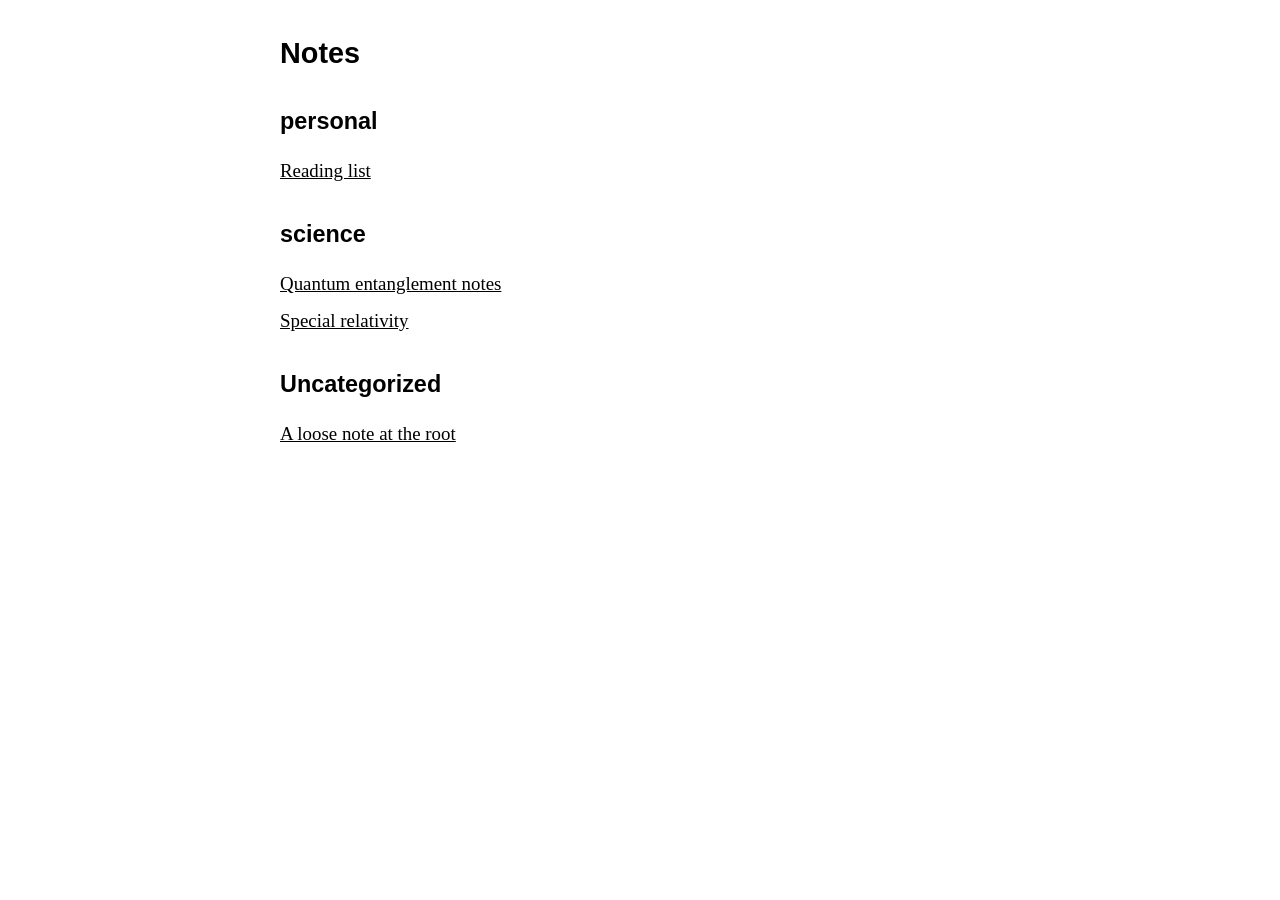
==== commit 4e5e7808: "remodeling" ====
--- a/index.html
+++ b/index.html
@@ -1,258 +1,25 @@
-<!DOCTYPE html> <html lang="en"><head>
-<title>index</title>
-<base href=".">
-<meta name="pathname" content="index.html">
-<meta name="description" content="html_export - index">
-<meta property="og:title" content="index">
-<meta property="og:description" content="html_export - index">
-<meta property="og:type" content="website">
-<meta property="og:url" content="index.html">
-<meta property="og:image" content="undefined">
-<meta charset="UTF-8"><meta property="og:site_name" content="html_export"><meta name="viewport" content="width=device-width, initial-scale=1.0, user-scalable=yes, minimum-scale=1.0, maximum-scale=5.0"><link rel="alternate" type="application/rss+xml" title="RSS Feed" href="site-lib/rss.xml"><script async="" id="webpage-script" src="site-lib/scripts/webpage.js" onload="this.onload=null;this.setAttribute(&quot;loaded&quot;, &quot;true&quot;)"></script><script async="" id="graph-wasm-script" src="site-lib/scripts/graph-wasm.js" onload="this.onload=null;this.setAttribute(&quot;loaded&quot;, &quot;true&quot;)"></script><script async="" id="graph-render-worker-script" src="site-lib/scripts/graph-render-worker.js" onload="this.onload=null;this.setAttribute(&quot;loaded&quot;, &quot;true&quot;)"></script><link rel="icon" href="site-lib/media/favicon.png"><link rel="stylesheet" href="site-lib/styles/obsidian.css"><link rel="preload" href="site-lib/styles/global-variable-styles.css" as="style" onload="this.onload=null;this.rel='stylesheet'"><noscript><link rel="stylesheet" href="site-lib/styles/global-variable-styles.css"></noscript><link rel="preload" href="site-lib/styles/main-styles.css" as="style" onload="this.onload=null;this.rel='stylesheet'"><noscript><link rel="stylesheet" href="site-lib/styles/main-styles.css"></noscript><style>body{--line-width:40em;--line-width-adaptive:40em;--file-line-width:40em;--sidebar-width:min(20em, 80vw);--collapse-arrow-size:11px;--tree-vertical-spacing:1.3em;--sidebar-margin:12px}:root{background-color:#202124}.sidebar{height:100%;font-size:14px;z-index:10;min-width:calc(var(--sidebar-width) + var(--divider-width-hover));max-width:calc(var(--sidebar-width) + var(--divider-width-hover));position:relative;overflow:hidden;overflow:clip;transition:min-width ease-in-out,max-width ease-in-out;transition-duration:.2s;contain:size}#left-sidebar{left:0}#right-sidebar{right:0}.sidebar.is-collapsed{min-width:0;max-width:0}.sidebar.floating{position:absolute}.sidebar .leaf-content{height:100%;min-width:calc(var(--sidebar-width) - var(--divider-width-hover));top:0;padding:var(--sidebar-margin);padding-top:4em;line-height:var(--line-height-tight);background-color:var(--background-secondary);transition:background-color,border-right,border-left,box-shadow;transition-duration:var(--color-fade-speed);transition-timing-function:ease-in-out;position:absolute;display:flex;flex-direction:column}.sidebar:not(.is-collapsed) .leaf-content{min-width:calc(max(100%,var(--sidebar-width)) - 3px);max-width:calc(max(100%,var(--sidebar-width)) - 3px)}#left-sidebar-content{left:0;border-top-right-radius:var(--radius-l);border-bottom-right-radius:var(--radius-l)}#right-sidebar-content{right:0;border-top-left-radius:var(--radius-l);border-bottom-left-radius:var(--radius-l)}.sidebar #left-sidebar-content,.sidebar #right-sidebar-content{contain:none!important;container-type:normal!important;animation:none!important}.sidebar:has(.leaf-content:empty):has(.topbar-content:empty){display:none}.sidebar-topbar{height:calc(2.3em + 2 * var(--sidebar-margin));width:var(--sidebar-width);padding:var(--sidebar-margin);z-index:1;position:fixed;display:flex;align-items:center;transition:width ease-in-out;transition-duration:inherit}.sidebar.is-collapsed .sidebar-topbar{width:calc(2.3em + var(--sidebar-margin) * 2)}.sidebar .sidebar-topbar.is-collapsed{width:0}#left-sidebar .sidebar-topbar{left:0;flex-direction:row;border-top-right-radius:var(--radius-l)}#right-sidebar .sidebar-topbar{right:0;flex-direction:row-reverse;border-top-left-radius:var(--radius-l)}#left-sidebar .topbar-content{margin-right:calc(2.3em + var(--sidebar-margin));flex-direction:row}#right-sidebar .topbar-content{margin-left:calc(2.3em + var(--sidebar-margin));flex-direction:row-reverse}.topbar-content{overflow:hidden visible;overflow:clip visible;width:100%;height:100%;display:flex;align-items:center;transition:inherit}.sidebar.is-collapsed .topbar-content{width:0;transition:inherit}.clickable-icon.sidebar-collapse-icon{background-color:transparent;color:var(--icon-color-focused);padding:2px!important;margin:0!important;height:100%!important;width:2.3em!important;margin-inline:0.14em!important;position:absolute}#left-sidebar .clickable-icon.sidebar-collapse-icon{transform:rotateY(180deg);right:var(--sidebar-margin)}#right-sidebar .clickable-icon.sidebar-collapse-icon{transform:rotateY(180deg);left:var(--sidebar-margin)}.clickable-icon.sidebar-collapse-icon svg.svg-icon{width:100%;height:100%}.feature-title{margin-left:1px;text-transform:uppercase;letter-spacing:.06em;margin-top:.75em;margin-bottom:.75em}.feature-header{display:flex;align-items:center;padding-top:0;font-size:1em;padding-left:0}body.floating-sidebars .sidebar{position:absolute}body{transition:background-color var(--color-fade-speed) ease-in-out}#navbar:not(:empty){display:flex;align-items:center;justify-content:space-between;padding:.5em 1em;width:100%}#main{display:flex;flex-direction:column;height:100%;width:100%;align-items:stretch;justify-content:center}#main-horizontal{display:flex;flex-direction:row;flex-grow:1;width:100%;align-items:stretch;justify-content:center}#center-content{flex-basis:100%;max-width:100%;width:100%;height:100%;display:flex;flex-direction:column;align-items:center;transition:opacity .2s ease-in-out;contain:inline-size}.hide{opacity:0!important;transition:opacity .2s ease-in-out;pointer-events:none}#center-content>.obsidian-document{padding-left:2em;padding-right:1em;margin-bottom:0;width:100%;width:-webkit-fill-available;width:-moz-available;width:fill-available;transition:background-color var(--color-fade-speed) ease-in-out;border-top-right-radius:var(--window-radius,var(--radius-m));border-top-left-radius:var(--window-radius,var(--radius-m));overflow-x:hidden!important;overflow-y:auto!important;display:flex!important;flex-direction:column!important;align-items:center!important;contain:inline-size}body #center-content>.obsidian-document>.markdown-preview-sizer{padding-bottom:80vh;width:100%;max-width:var(--line-width);flex-basis:var(--line-width);transition:background-color var(--color-fade-speed) ease-in-out;contain:inline-size}#center-content>.obsidian-document>div{width:100%!important;transition:background-color var(--color-fade-speed) ease-in-out;contain:inline-size}#center-content>.obsidian-document:not([data-type=markdown]).embed{display:flex;padding:1em;height:100%;width:100%;align-items:center;justify-content:center}#center-content>.obsidian-document:not([data-type=markdown]).embed>*{max-width:100%;max-height:100%;object-fit:contain}:not(h1,h2,h3,h4,h5,h6,li):has(> :is(.math,table)){overflow-x:auto!important}#center-content>.obsidian-document:not([data-type=markdown]){overflow-x:auto;contain:content;padding:0;margin:0;height:100%}.obsidian-document[data-type=attachment]{display:flex;flex-direction:column;align-items:center;justify-content:center;height:100%;width:100%}.obsidian-document[data-type=attachment]>*{outline:0;border:none;box-shadow:none}.obsidian-document[data-type=attachment] :is(img){max-width:90%;max-height:90%;object-fit:contain}.obsidian-document[data-type=attachment]>:is(audio){width:100%;max-width:min(90%,var(--line-width))}.obsidian-document[data-type=attachment]>:is(embed,iframe,video){width:100%;height:100%;max-width:100%;max-height:100%;object-fit:contain}.canvas-wrapper>:is(.header,.footer){z-index:100;position:absolute;display:flex;justify-content:center;flex-direction:column;width:100%;align-items:center}.scroll-highlight{position:absolute;width:100%;height:100%;pointer-events:none;z-index:1000;background-color:hsla(var(--color-accent-hsl),.25);opacity:0;padding:1em;inset:50%;translate:-50% -50%;border-radius:var(--radius-s)}</style><script defer="">async function loadIncludes(){let e=document.querySelectorAll("link[itemprop='include']");for(const t of e){let e=t.getAttribute("href");try{let o="";if(e.startsWith("https:")||e.startsWith("http:")||"file:"!=window.location.protocol){const n=await fetch(e);if(!n.ok){console.log("Could not include file: "+e),t?.remove();continue}o=await n.text()}else{const t=document.getElementById(btoa(encodeURI(e)));if(t){const e=JSON.parse(decodeURI(atob(t.getAttribute("value")??"")));o=e?.data??""}}let n=document.createRange().createContextualFragment(o);t.before(n),t.remove(),console.log("Included text: "+o),console.log("Included file: "+e)}catch(o){t?.remove(),console.log("Could not include file: "+e,o);continue}}}document.addEventListener("DOMContentLoaded",(()=>{loadIncludes()}));let isFileProtocol="file:"==location.protocol;function waitLoadScripts(e,t){let o=e.map((e=>document.getElementById(e+"-script")));!function e(n){let l=o[n],c=n+1;l?(l&&"true"!=l.getAttribute("loaded")||n<o.length&&e(c),n<o.length&&l.addEventListener("load",(()=>e(c)))):n<o.length?e(c):t()}(0)}</script></head><body class="publish css-settings-manager show-inline-title show-ribbon is-focused"><script defer="">let theme=localStorage.getItem("theme")||(window.matchMedia("(prefers-color-scheme: dark)").matches?"dark":"light");"dark"==theme?(document.body.classList.add("theme-dark"),document.body.classList.remove("theme-light")):(document.body.classList.add("theme-light"),document.body.classList.remove("theme-dark")),window.innerWidth<480?document.body.classList.add("is-phone"):window.innerWidth<768?document.body.classList.add("is-tablet"):window.innerWidth<1024?document.body.classList.add("is-small-screen"):document.body.classList.add("is-large-screen")</script><div class="parsed-feature-container" style="display: contents;"><link itemprop="include" href="site-lib/html/custom-head-content-content.html"></div><div id="main"><div id="navbar"></div><div id="main-horizontal"><div id="left-content" class="leaf" style="--sidebar-width: var(--sidebar-width-left);"><div id="left-sidebar" class="sidebar"><div class="sidebar-handle"></div><div class="sidebar-topbar"><div class="topbar-content"><div id="search-container"><div id="search-wrapper"><input enterkeyhint="search" type="search" spellcheck="false" placeholder="Search..."><div aria-label="Clear search" id="search-clear-button"></div></div></div></div><div class="clickable-icon sidebar-collapse-icon"><svg xmlns="http://www.w3.org/2000/svg" width="100%" height="100%" viewBox="0 0 24 24" fill="none" stroke="currentColor" stroke-width="3" stroke-linecap="round" stroke-linejoin="round" class="svg-icon"><path d="M21 3H3C1.89543 3 1 3.89543 1 5V19C1 20.1046 1.89543 21 3 21H21C22.1046 21 23 20.1046 23 19V5C23 3.89543 22.1046 3 21 3Z"></path><path d="M10 4V20"></path><path d="M4 7H7"></path><path d="M4 10H7"></path><path d="M4 13H7"></path></svg></div></div><div class="sidebar-content-wrapper"><div id="left-sidebar-content" class="leaf-content"><link itemprop="include" href="site-lib/html/file-tree-content.html"></div></div><script defer="">let ls = document.querySelector("#left-sidebar"); ls.classList.toggle("is-collapsed", window.innerWidth < 768); ls.style.setProperty("--sidebar-width", localStorage.getItem("sidebar-left-width"));</script></div></div><div id="center-content" class="leaf"><div class="obsidian-document markdown-preview-view markdown-rendered node-insert-event is-readable-line-width allow-fold-headings allow-fold-lists show-indentation-guide show-properties" data-type="markdown"><style id="MJX-CHTML-styles"></style><div class="markdown-preview-sizer markdown-preview-section"><div class="header"><h1 class="page-title heading inline-title" id="index_0">index</h1><div class="data-bar"></div></div><div class="markdown-preview-pusher" style="width: 1px; height: 0.1px; margin-bottom: 0px;"></div><div class="el-h1"><h1 data-heading="prescreen" dir="auto" class="heading" id="prescreen_0"><span class="heading-collapse-indicator collapse-indicator collapse-icon"><svg xmlns="http://www.w3.org/2000/svg" width="24" height="24" viewBox="0 0 24 24" fill="none" stroke="currentColor" stroke-width="2" stroke-linecap="round" stroke-linejoin="round" class="svg-icon right-triangle"><path d="M3 8L12 17L21 8"></path></svg></span>prescreen</h1></div><div class="el-p"><p dir="auto">Task-agnostic pre-screening pipeline for OMOP concept_id extraction. Runs once per task. Produces an exhaustive list of relevant concept_ids per OMOP table and per concept-id column, ready to be handed to downstream event-extraction code.</p></div><div class="el-h2"><h2 data-heading="What it does" dir="auto" class="heading" id="What_it_does_0"><span class="heading-collapse-indicator collapse-indicator collapse-icon"><svg xmlns="http://www.w3.org/2000/svg" width="24" height="24" viewBox="0 0 24 24" fill="none" stroke="currentColor" stroke-width="2" stroke-linecap="round" stroke-linejoin="round" class="svg-icon right-triangle"><path d="M3 8L12 17L21 8"></path></svg></span>What it does</h2></div><div class="el-p"><p dir="auto">For each clinical event-detection task (defined in a small YAML file):</p></div><div class="el-ol"><ol>
-<li data-line="0" dir="auto">Asks Nemotron which OMOP tables to search for this task.</li>
-<li data-line="1" dir="auto">For each selected table, runs&nbsp;<strong>two passes</strong>&nbsp;— one against the standard concept-id column, one against the source concept-id column.</li>
-<li data-line="2" dir="auto">Per pass: asks Nemotron for a wide net of regex patterns, applies them to the OMOP&nbsp;<code>concept</code>&nbsp;table, expands hits to their descendants via&nbsp;<code>concept_ancestor</code>, matches against the cohort's data, and asks Nemotron to filter the survivors for clinical relevance.</li>
-</ol></div><div class="el-p"><p dir="auto">The output is a per-task directory with the final concept_id list, plus the intermediate artifacts at every stage of the funnel so you can audit and diagnose.</p></div><div class="el-h2"><h2 data-heading="Pipeline" dir="auto" class="heading" id="Pipeline_0"><span class="heading-collapse-indicator collapse-indicator collapse-icon"><svg xmlns="http://www.w3.org/2000/svg" width="24" height="24" viewBox="0 0 24 24" fill="none" stroke="currentColor" stroke-width="2" stroke-linecap="round" stroke-linejoin="round" class="svg-icon right-triangle"><path d="M3 8L12 17L21 8"></path></svg></span>Pipeline</h2></div><div class="el-pre"><pre><code data-line="0">                       ┌─────────────────────────────────┐
-                       │ Nemotron #0: table selector      │  one call per task
-                       └─────────────────────────────────┘
-                                       │
-                                       ▼   chosen tables
-                                       │
-  ─── per (task, table) ─────────────────────────────────────────────────────
-                                       │
-                       splits into two passes:
-                       ┌─────────────────┬─────────────────┐
-                       │ standard pass    │ source pass     │
-                       │ *_concept_id     │ *_source_concept_id
-                       │ domain filter on │ domain filter off
-                       │ standard_only=T  │ standard_only=F │
-                       └─────────────────┴─────────────────┘
-                                       │
-                                       ▼
-                       vocab metadata for this column
-                       (which vocabularies live here)
-                                       │
-                                       ▼
-                       ┌─────────────────────────────────┐
-                       │ Nemotron #1: wide-net regex     │
-                       └─────────────────────────────────┘
-                                       │
-                                       ▼   include_patterns / exclude_patterns
-                       ┌─────────────────────────────────┐
-                       │ concept-table query              │  filters: domain,
-                       └─────────────────────────────────┘  vocabularies, standard
-                                       │
-                                       ▼   wide_net_seeds
-                       ┌─────────────────────────────────┐
-                       │ descendant expansion             │  via concept_ancestor;
-                       └─────────────────────────────────┘  re-applies filters
-                                       │
-                                       ▼   wide_net_concepts
-                                            (+ match_type: regex_seed | descendant)
-                       ┌─────────────────────────────────┐
-                       │ cohort match                     │  count rows per concept_id
-                       └─────────────────────────────────┘  in cohort data
-                                       │
-                                       ▼   cohort_match_concepts
-                       ┌─────────────────────────────────┐
-                       │ Nemotron #2: relevance filter    │  batched, json_schema strict
-                       └─────────────────────────────────┘
-                                       │
-                                       ▼
-                              final_concepts (per pass)
-                                       │
-            unioned across all (table, pass) into
-                            final_candidates.parquet
-</code><button class="copy-code-button"><svg xmlns="http://www.w3.org/2000/svg" width="24" height="24" viewBox="0 0 24 24" fill="none" stroke="currentColor" stroke-width="2" stroke-linecap="round" stroke-linejoin="round" class="svg-icon lucide-copy"><rect x="8" y="8" width="14" height="14" rx="2" ry="2"></rect><path d="M4 16c-1.1 0-2-.9-2-2V4c0-1.1.9-2 2-2h10c1.1 0 2 .9 2 2"></path></svg></button></pre></div><div class="el-h2"><h2 data-heading="OMOP tables searched" dir="auto" class="heading" id="OMOP_tables_searched_0"><span class="heading-collapse-indicator collapse-indicator collapse-icon"><svg xmlns="http://www.w3.org/2000/svg" width="24" height="24" viewBox="0 0 24 24" fill="none" stroke="currentColor" stroke-width="2" stroke-linecap="round" stroke-linejoin="round" class="svg-icon right-triangle"><path d="M3 8L12 17L21 8"></path></svg></span>OMOP tables searched</h2></div><div class="el-p"><p dir="auto">Each table has two searchable columns: the canonical standard&nbsp;<code>*_concept_id</code>&nbsp;and the source&nbsp;<code>*_source_concept_id</code>&nbsp;holding non- standard codes (Epic EDG, ICD9CM source, MSDW Attrib Catalog, etc.). Both are searched per task by default.</p></div><div class="el-table" dir="ltr" style="overflow-x: auto;"><table>
-<thead>
-<tr>
-<th dir="ltr">table</th>
-<th dir="ltr">standard column</th>
-<th dir="ltr">source column</th>
-<th dir="ltr">typical content</th>
-</tr>
-</thead>
-<tbody>
-<tr>
-<td dir="ltr"><code>measurement</code></td>
-<td dir="ltr"><code>measurement_concept_id</code></td>
-<td dir="ltr"><code>measurement_source_concept_id</code></td>
-<td dir="ltr">labs, vitals, POC results (LOINC, SNOMED)</td>
-</tr>
-<tr>
-<td dir="ltr"><code>drug_exposure</code></td>
-<td dir="ltr"><code>drug_concept_id</code></td>
-<td dir="ltr"><code>drug_source_concept_id</code></td>
-<td dir="ltr">medications, IV fluids (RxNorm, NDC)</td>
-</tr>
-<tr>
-<td dir="ltr"><code>condition_occurrence</code></td>
-<td dir="ltr"><code>condition_concept_id</code></td>
-<td dir="ltr"><code>condition_source_concept_id</code></td>
-<td dir="ltr">diagnoses (SNOMED, ICD9CM, ICD10CM, Epic EDG)</td>
-</tr>
-<tr>
-<td dir="ltr"><code>procedure_occurrence</code></td>
-<td dir="ltr"><code>procedure_concept_id</code></td>
-<td dir="ltr"><code>procedure_source_concept_id</code></td>
-<td dir="ltr">interventions (CPT4, HCPCS, SNOMED)</td>
-</tr>
-<tr>
-<td dir="ltr"><code>observation</code></td>
-<td dir="ltr"><code>observation_concept_id</code></td>
-<td dir="ltr"><code>observation_source_concept_id</code></td>
-<td dir="ltr">surveys, social hx, prenatal exposures</td>
-</tr>
-<tr>
-<td dir="ltr"><code>device_exposure</code></td>
-<td dir="ltr"><code>device_concept_id</code></td>
-<td dir="ltr"><code>device_source_concept_id</code></td>
-<td dir="ltr">ventilators, tubes, lines, implants</td>
-</tr>
-<tr>
-<td dir="ltr"><code>visit_occurrence</code></td>
-<td dir="ltr"><code>visit_concept_id</code></td>
-<td dir="ltr"><code>visit_source_concept_id</code></td>
-<td dir="ltr">encounter type (ED, inpatient, outpatient)</td>
-</tr>
-<tr>
-<td dir="ltr"><code>visit_detail</code></td>
-<td dir="ltr"><code>visit_detail_concept_id</code></td>
-<td dir="ltr"><code>visit_detail_source_concept_id</code></td>
-<td dir="ltr">sub-encounter unit (ICU, NICU, OR)</td>
-</tr>
-<tr>
-<td dir="ltr"><code>death</code></td>
-<td dir="ltr"><code>cause_concept_id</code></td>
-<td dir="ltr"><code>cause_source_concept_id</code></td>
-<td dir="ltr">cause of death (SNOMED Condition)</td>
-</tr>
-</tbody>
-</table></div><div class="el-p"><p dir="auto">The table-selector LLM call picks which of these to actually run for a given task. Override via&nbsp;<code>tables:</code>&nbsp;in the task YAML for explicit control.</p></div><div class="el-h2"><h2 data-heading="Layout" dir="auto" class="heading" id="Layout_0"><span class="heading-collapse-indicator collapse-indicator collapse-icon"><svg xmlns="http://www.w3.org/2000/svg" width="24" height="24" viewBox="0 0 24 24" fill="none" stroke="currentColor" stroke-width="2" stroke-linecap="round" stroke-linejoin="round" class="svg-icon right-triangle"><path d="M3 8L12 17L21 8"></path></svg></span>Layout</h2></div><div class="el-pre"><pre><code data-line="0">prescreen/
-  __init__.py
-  config.py            # paths + EVENT_TABLES (standard + source concept_col per table)
-  cohort.py            # load_cohort, cohort_ids (cached parquet)
-  concept_table.py     # cached concept table; coerces string concept_id -&gt; Int64
-  metadata.py          # reads outputs/vocab_prescreen/{table}_*_vocab_type.csv
-  vocab.py             # query_concept(include, exclude, domain, vocabularies, standard_only)
-  expand.py            # descendant expansion via concept_ancestor
-  cohort_match.py      # count_concepts_in_cohort(table, candidate_ids, concept_col)
-  nemotron.py          # NemotronClient (mirrors clinical_extractor.client)
-  llm_steps.py         # prompts + json_schemas (table-selector, wide-net, relevance)
-  pipeline.py          # prescreen_one_table, prescreen_task, save_results
-
-tasks/
-  n_acut_06_hypoglycemia.yaml
-
-run_prescreen.py       # CLI runner
-diagnose.py            # walk artifacts and find where a table's funnel collapsed
-verify_coverage.py     # check whether a known list of concept_ids was captured
-</code><button class="copy-code-button"><svg xmlns="http://www.w3.org/2000/svg" width="24" height="24" viewBox="0 0 24 24" fill="none" stroke="currentColor" stroke-width="2" stroke-linecap="round" stroke-linejoin="round" class="svg-icon lucide-copy"><rect x="8" y="8" width="14" height="14" rx="2" ry="2"></rect><path d="M4 16c-1.1 0-2-.9-2-2V4c0-1.1.9-2 2-2h10c1.1 0 2 .9 2 2"></path></svg></button></pre></div><div class="el-h2"><h2 data-heading="Run" dir="auto" class="heading" id="Run_0"><span class="heading-collapse-indicator collapse-indicator collapse-icon"><svg xmlns="http://www.w3.org/2000/svg" width="24" height="24" viewBox="0 0 24 24" fill="none" stroke="currentColor" stroke-width="2" stroke-linecap="round" stroke-linejoin="round" class="svg-icon right-triangle"><path d="M3 8L12 17L21 8"></path></svg></span>Run</h2></div><div class="el-pre"><pre class="language-bash"><code data-line="0" class="language-bash is-loaded"><span class="token comment"># 1. Confirm the vLLM is reachable</span>
-python run_prescreen.py <span class="token parameter variable">--healthcheck</span>
-
-<span class="token comment"># 2. Run one task</span>
-python run_prescreen.py tasks/n_acut_06_hypoglycemia.yaml
-
-<span class="token comment"># 3. Fan out across all tasks</span>
-python run_prescreen.py tasks/*.yaml
-</code><button class="copy-code-button"><svg xmlns="http://www.w3.org/2000/svg" width="24" height="24" viewBox="0 0 24 24" fill="none" stroke="currentColor" stroke-width="2" stroke-linecap="round" stroke-linejoin="round" class="svg-icon lucide-copy"><rect x="8" y="8" width="14" height="14" rx="2" ry="2"></rect><path d="M4 16c-1.1 0-2-.9-2-2V4c0-1.1.9-2 2-2h10c1.1 0 2 .9 2 2"></path></svg></button></pre></div><div class="el-h2"><h2 data-heading="Outputs" dir="auto" class="heading" id="Outputs_0"><span class="heading-collapse-indicator collapse-indicator collapse-icon"><svg xmlns="http://www.w3.org/2000/svg" width="24" height="24" viewBox="0 0 24 24" fill="none" stroke="currentColor" stroke-width="2" stroke-linecap="round" stroke-linejoin="round" class="svg-icon right-triangle"><path d="M3 8L12 17L21 8"></path></svg></span>Outputs</h2></div><div class="el-p"><p dir="auto">Per task, under&nbsp;<code>sammy/prescreen/tasks_out/{task_tag}/</code>:</p></div><div class="el-pre"><pre><code data-line="0">hypoglycemia/
-  task.json
-  run_summary.json
-  final_candidates.parquet           # unified across all (table, pass)
-
-  # per (table, pass) artifacts — one set per pass:
-  condition_occurrence__standard__patterns.json
-  condition_occurrence__standard__vocab_metadata.parquet
-  condition_occurrence__standard__wide_net_seeds.parquet
-  condition_occurrence__standard__wide_net_concepts.parquet
-  condition_occurrence__standard__cohort_match_concepts.parquet
-  condition_occurrence__standard__decisions.parquet
-  condition_occurrence__standard__final_concepts.parquet
-
-  condition_occurrence__source__patterns.json
-  condition_occurrence__source__vocab_metadata.parquet
-  ...
-
-  drug_exposure__standard__...
-  drug_exposure__source__...
-  measurement__standard__...
-  measurement__source__...
-</code><button class="copy-code-button"><svg xmlns="http://www.w3.org/2000/svg" width="24" height="24" viewBox="0 0 24 24" fill="none" stroke="currentColor" stroke-width="2" stroke-linecap="round" stroke-linejoin="round" class="svg-icon lucide-copy"><rect x="8" y="8" width="14" height="14" rx="2" ry="2"></rect><path d="M4 16c-1.1 0-2-.9-2-2V4c0-1.1.9-2 2-2h10c1.1 0 2 .9 2 2"></path></svg></button></pre></div><div class="el-p"><p dir="auto"><code>final_candidates.parquet</code>&nbsp;carries&nbsp;<code>source_table</code>,&nbsp;<code>search_pass</code>&nbsp;(<code>standard</code>&nbsp;/&nbsp;<code>source</code>), and&nbsp;<code>source_concept_col</code>&nbsp;columns so each concept tells you which (table, pass) it came from.</p></div><div class="el-h2"><h2 data-heading="Helper scripts" dir="auto" class="heading" id="Helper_scripts_0"><span class="heading-collapse-indicator collapse-indicator collapse-icon"><svg xmlns="http://www.w3.org/2000/svg" width="24" height="24" viewBox="0 0 24 24" fill="none" stroke="currentColor" stroke-width="2" stroke-linecap="round" stroke-linejoin="round" class="svg-icon right-triangle"><path d="M3 8L12 17L21 8"></path></svg></span>Helper scripts</h2></div><div class="el-p"><p dir="auto"><strong><code>diagnose.py {task_tag} {table}</code></strong>&nbsp;— walks the artifacts for one table, prints sizes at each stage of both passes, and tells you the first empty stage. Use it whenever a table comes back lighter than expected.</p></div><div class="el-pre"><pre class="language-bash"><code data-line="0" class="language-bash is-loaded">python diagnose.py hypoglycemia condition_occurrence            <span class="token comment"># both passes</span>
-python diagnose.py hypoglycemia condition_occurrence <span class="token parameter variable">--pass</span> <span class="token builtin class-name">source</span>
-</code><button class="copy-code-button"><svg xmlns="http://www.w3.org/2000/svg" width="24" height="24" viewBox="0 0 24 24" fill="none" stroke="currentColor" stroke-width="2" stroke-linecap="round" stroke-linejoin="round" class="svg-icon lucide-copy"><rect x="8" y="8" width="14" height="14" rx="2" ry="2"></rect><path d="M4 16c-1.1 0-2-.9-2-2V4c0-1.1.9-2 2-2h10c1.1 0 2 .9 2 2"></path></svg></button></pre></div><div class="el-p"><p dir="auto"><strong><code>verify_coverage.py {task_tag} --csv known_ids.csv</code></strong>&nbsp;— given a known list of concept_ids (e.g. from a gold-standard phenotype, a prior chart-review set, or an ad-hoc cohort check), reports what fraction the prescreen captured, broken down by which pass found them, and prints the names of anything missed.</p></div><div class="el-pre"><pre class="language-bash"><code data-line="0" class="language-bash is-loaded">python verify_coverage.py hypoglycemia <span class="token parameter variable">--csv</span> my_known_glycemia_ids.csv
-python verify_coverage.py hypoglycemia <span class="token parameter variable">--ids</span> <span class="token number">4129519,4226798</span>,4280953
-</code><button class="copy-code-button"><svg xmlns="http://www.w3.org/2000/svg" width="24" height="24" viewBox="0 0 24 24" fill="none" stroke="currentColor" stroke-width="2" stroke-linecap="round" stroke-linejoin="round" class="svg-icon lucide-copy"><rect x="8" y="8" width="14" height="14" rx="2" ry="2"></rect><path d="M4 16c-1.1 0-2-.9-2-2V4c0-1.1.9-2 2-2h10c1.1 0 2 .9 2 2"></path></svg></button></pre></div><div class="el-h2"><h2 data-heading="YAML knobs" dir="auto" class="heading" id="YAML_knobs_0"><span class="heading-collapse-indicator collapse-indicator collapse-icon"><svg xmlns="http://www.w3.org/2000/svg" width="24" height="24" viewBox="0 0 24 24" fill="none" stroke="currentColor" stroke-width="2" stroke-linecap="round" stroke-linejoin="round" class="svg-icon right-triangle"><path d="M3 8L12 17L21 8"></path></svg></span>YAML knobs</h2></div><div class="el-p"><p dir="auto">A minimal task only needs&nbsp;<code>task_id</code>,&nbsp;<code>task_tag</code>, and&nbsp;<code>description</code>. Optional fields, in approximate order of usefulness:</p></div><div class="el-table" dir="ltr" style="overflow-x: auto;"><table>
-<thead>
-<tr>
-<th dir="ltr">field</th>
-<th dir="ltr">default</th>
-<th dir="ltr">effect</th>
-</tr>
-</thead>
-<tbody>
-<tr>
-<td dir="ltr"><code>positive_examples</code></td>
-<td dir="auto"><code>[]</code></td>
-<td dir="ltr">concept names that SHOULD match; seeds the wide-net LLM call. Cover all plausible domains (LOINC, RxNorm, SNOMED, etc.) you expect Nemotron to generate patterns for.</td>
-</tr>
-<tr>
-<td dir="ltr"><code>negative_examples</code></td>
-<td dir="auto"><code>[]</code></td>
-<td dir="ltr">concept names that should NOT match; used to direct the wide-net's exclude patterns.</td>
-</tr>
-<tr>
-<td dir="ltr"><code>tables</code></td>
-<td dir="ltr"><code>"auto"</code></td>
-<td dir="ltr">which tables to search.&nbsp;<code>"auto"</code>&nbsp;(or omitted) = Nemotron picks.&nbsp;<code>"all"</code>&nbsp;= every configured table. Explicit list = exactly those.</td>
-</tr>
-<tr>
-<td dir="ltr"><code>search_source_concepts</code></td>
-<td dir="ltr"><code>true</code></td>
-<td dir="ltr">whether to run the source pass alongside the standard pass for each table. Set false for tasks strictly defined on standard concepts.</td>
-</tr>
-<tr>
-<td dir="ltr"><code>expand_descendants</code></td>
-<td dir="ltr"><code>true</code></td>
-<td dir="ltr">whether to expand each regex-matched seed concept to its descendants via&nbsp;<code>concept_ancestor</code>before the cohort match.</td>
-</tr>
-<tr>
-<td dir="ltr"><code>concept_col_overrides</code></td>
-<td dir="auto"><code>{}</code></td>
-<td dir="ltr">per-table override for the standard pass's concept_col (rarely needed).</td>
-</tr>
-<tr>
-<td dir="ltr"><code>domain_overrides</code></td>
-<td dir="auto"><code>{}</code></td>
-<td dir="ltr">per-table override for the standard pass's domain filter (rarely needed).</td>
-</tr>
-</tbody>
-</table></div><div class="el-h2"><h2 data-heading="Design notes" dir="auto" class="heading" id="Design_notes_0"><span class="heading-collapse-indicator collapse-indicator collapse-icon"><svg xmlns="http://www.w3.org/2000/svg" width="24" height="24" viewBox="0 0 24 24" fill="none" stroke="currentColor" stroke-width="2" stroke-linecap="round" stroke-linejoin="round" class="svg-icon right-triangle"><path d="M3 8L12 17L21 8"></path></svg></span>Design notes</h2></div><div class="el-ul"><ul class="has-list-bullet">
-<li data-line="0" dir="auto"><span class="list-bullet"></span><strong>Three LLM calls per task, then two per (table, pass).</strong>&nbsp;The table-selector runs once. Each&nbsp;<code>(table, pass)</code>&nbsp;runs a wide-net regex generation call and a (batched) relevance-filter call. All three use vLLM's strict&nbsp;<code>json_schema</code>&nbsp;response format so outputs are well-typed and don't require defensive parsing.<br>
-</li>
-<li data-line="2" dir="auto"><span class="list-bullet"></span><strong>Two passes per table.</strong>&nbsp;Standard&nbsp;<code>*_concept_id</code>&nbsp;columns hold the canonical OMOP mapping; source&nbsp;<code>*_source_concept_id</code>columns hold the original institutional / vocabulary codes (Epic EDG, ICD9CM source, MSDW, etc.). The source pass turns off&nbsp;<code>standard_only</code>&nbsp;and the domain filter, but restricts to vocabularies actually present on the source column at this site, then leans on the cohort match to prune. This catches non-standard codes that have no clean standard mapping (or that map up to a coarser parent).<br>
-</li>
-<li data-line="4" dir="auto"><span class="list-bullet"></span><strong>Descendant expansion via&nbsp;<code>concept_ancestor</code>.</strong>&nbsp;After the regex hits the concept table we expand each seed to its descendants before the cohort match. This is what catches brand-named drug products ("Baqsimi" for glucagon), SNOMED subtypes, and other hierarchy-only members that the concept-name regex would never see. The same filters used to produce the seed set are re-applied to descendants so they don't drift across categories. Each expanded concept gets a&nbsp;<code>match_type</code>&nbsp;column (<code>regex_seed</code>&nbsp;vs&nbsp;<code>descendant</code>) so QC can attribute final hits to either path.<br>
-</li>
-<li data-line="6" dir="auto"><span class="list-bullet"></span><strong>Wide-net LLM gets the vocab distribution.</strong>&nbsp;For each pass the LLM is handed the list of vocabularies on the column being searched with their concept counts and row counts. This lets it lean into the right vocabularies (RxNorm-shaped patterns for drug standard, ICD-shaped patterns for condition source) instead of guessing. The source pass also gets an explicit note that the candidates are non-standard and may use institution-specific phrasing.<br>
-</li>
-<li data-line="8" dir="auto"><span class="list-bullet"></span><strong>Cohort match drops dead candidates.</strong>&nbsp;If a concept has zero rows in the cohort we don't waste an LLM token asking whether it's relevant. Each surviving candidate carries a per-cohort row count so the relevance filter knows what's high-volume.<br>
-</li>
-<li data-line="10" dir="auto"><span class="list-bullet"></span><strong>Relevance filter is batched</strong>&nbsp;at 200 concepts per call. Each decision carries a one-line reason that gets persisted alongside the final list.<br>
-</li>
-<li data-line="12" dir="auto"><span class="list-bullet"></span><strong>Caching.</strong>&nbsp;The cohort, concept, and concept_ancestor tables are cached as parquet under&nbsp;<code>sammy/prescreen/cache/</code>&nbsp;so each task starts in seconds rather than re-reading the full vocabulary tables from&nbsp;<code>output/</code>.<br>
-</li>
-<li data-line="14" dir="auto"><span class="list-bullet"></span><strong>String-vs-int concept_id quirk.</strong>&nbsp;The vocab table stores&nbsp;<code>concept_id</code>&nbsp;as strings at this site.&nbsp;<code>concept_table.load_concept</code>&nbsp;and&nbsp;<code>expand.load_concept_ancestor</code>&nbsp;coerce to nullable&nbsp;<code>Int64</code>&nbsp;once at load time and cache the result; every downstream caller sees ints.<br>
-</li>
-</ul></div><div class="el-h2"><h2 data-heading="Open items / next iteration" dir="auto" class="heading" id="Open_items_/_next_iteration_0"><span class="heading-collapse-indicator collapse-indicator collapse-icon"><svg xmlns="http://www.w3.org/2000/svg" width="24" height="24" viewBox="0 0 24 24" fill="none" stroke="currentColor" stroke-width="2" stroke-linecap="round" stroke-linejoin="round" class="svg-icon right-triangle"><path d="M3 8L12 17L21 8"></path></svg></span>Open items / next iteration</h2></div><div class="el-ul"><ul class="has-list-bullet">
-<li data-line="0" dir="auto"><span class="list-bullet"></span>Temporal anchoring (turn concept_id list into per-person event timestamps relative to a cohort index date). Out of scope for the prescreen — that's the next task.</li>
-<li data-line="1" dir="auto"><span class="list-bullet"></span>Chunking the cohort-match parquet filter when the candidate set is large (&gt;~10k concept_ids). Rare but possible for very broad tasks or generous source passes.</li>
-<li data-line="2" dir="auto"><span class="list-bullet"></span>A "second-look" loop on the wide-net regex: feed the LLM a small sample of&nbsp;<code>concept_name</code>&nbsp;rows that were&nbsp;<em>near misses</em>&nbsp;(matched include patterns but were knocked out by exclude patterns) and let it refine. Cheap and would catch poorly-worded exclude patterns.</li>
-<li data-line="3" dir="auto"><span class="list-bullet"></span>Per-task cost telemetry: total LLM calls, total tokens, wall clock, written to&nbsp;<code>run_summary.json</code>&nbsp;for budget tracking across 100 tasks.</li>
-<li data-line="4" dir="auto"><span class="list-bullet"></span></li>
-</ul></div><div class="footer"><div class="data-bar"></div></div></div></div></div><div id="right-content" class="leaf" style="--sidebar-width: var(--sidebar-width-right);"><div id="right-sidebar" class="sidebar"><div class="sidebar-handle"></div><div class="sidebar-topbar"><div class="topbar-content"><label class="theme-toggle-container" for="theme-toggle-input" id=""><input class="theme-toggle-input" type="checkbox" id="theme-toggle-input"><div class="toggle-background"></div></label></div><div class="clickable-icon sidebar-collapse-icon"><svg xmlns="http://www.w3.org/2000/svg" width="100%" height="100%" viewBox="0 0 24 24" fill="none" stroke="currentColor" stroke-width="3" stroke-linecap="round" stroke-linejoin="round" class="svg-icon"><path d="M21 3H3C1.89543 3 1 3.89543 1 5V19C1 20.1046 1.89543 21 3 21H21C22.1046 21 23 20.1046 23 19V5C23 3.89543 22.1046 3 21 3Z"></path><path d="M10 4V20"></path><path d="M4 7H7"></path><path d="M4 10H7"></path><path d="M4 13H7"></path></svg></div></div><div class="sidebar-content-wrapper"><div id="right-sidebar-content" class="leaf-content"><div class="graph-view-wrapper"><div class="feature-header"><div class="feature-title">Interactive Graph</div></div><div class="graph-view-placeholder">
-		<div class="graph-view-container">
-			<div class="graph-icon graph-expand" role="button" aria-label="Expand" data-tooltip-position="top"><svg xmlns="http://www.w3.org/2000/svg" width="24" height="24" viewBox="0 0 24 24" fill="none" stroke="currentColor" stroke-width="2" stroke-linecap="round" stroke-linejoin="round" class="svg-icon"><line x1="7" y1="17" x2="17" y2="7"></line><polyline points="7 7 17 7 17 17"></polyline></svg></div>
-			<div class="graph-icon graph-global" role="button" aria-label="Global Graph" data-tooltip-position="top"><svg xmlns="http://www.w3.org/2000/svg" width="24" height="24" viewBox="0 0 24 24" fill="none" stroke="currentColor" stroke-width="2" stroke-linecap="round" stroke-linejoin="round" class="svg-icon lucide-git-fork"><circle cx="12" cy="18" r="3"></circle><circle cx="6" cy="6" r="3"></circle><circle cx="18" cy="6" r="3"></circle><path d="M18 9v2c0 .6-.4 1-1 1H7c-.6 0-1-.4-1-1V9"></path><path d="M12 12v3"></path></svg></div>
-			<canvas id="graph-canvas" class="hide" width="512px" height="512px"></canvas>
-		</div>
-		</div></div><div id="outline" class=" tree-container"><div class="feature-header"><div class="feature-title">Table Of Contents</div><button class="clickable-icon nav-action-button tree-collapse-all" aria-label="Collapse All"><svg xmlns="http://www.w3.org/2000/svg" width="24" height="24" viewBox="0 0 24 24" fill="none" stroke="currentColor" stroke-width="2" stroke-linecap="round" stroke-linejoin="round"></svg></button></div><div class="tree-item" data-depth="1"><a class="tree-item-self is-clickable" href="index.html#index_0" data-path="#index_0"><div class="tree-item-inner heading-link" heading-name="index">index</div></a><div class="tree-item-children"></div></div><div class="tree-item mod-collapsible" data-depth="1"><a class="tree-item-self is-clickable mod-collapsible" href="index.html#prescreen_0" data-path="#prescreen_0"><div class="tree-item-icon collapse-icon"><svg xmlns="http://www.w3.org/2000/svg" width="24" height="24" viewBox="0 0 24 24" fill="none" stroke="currentColor" stroke-width="2" stroke-linecap="round" stroke-linejoin="round" class="svg-icon right-triangle"><path d="M3 8L12 17L21 8"></path></svg></div><div class="tree-item-inner heading-link" heading-name="prescreen">prescreen</div></a><div class="tree-item-children"><div class="tree-item" data-depth="2"><a class="tree-item-self is-clickable" href="index.html#What_it_does_0" data-path="#What_it_does_0"><div class="tree-item-inner heading-link" heading-name="What it does">What it does</div></a><div class="tree-item-children"></div></div><div class="tree-item" data-depth="2"><a class="tree-item-self is-clickable" href="index.html#Pipeline_0" data-path="#Pipeline_0"><div class="tree-item-inner heading-link" heading-name="Pipeline">Pipeline</div></a><div class="tree-item-children"></div></div><div class="tree-item" data-depth="2"><a class="tree-item-self is-clickable" href="index.html#OMOP_tables_searched_0" data-path="#OMOP_tables_searched_0"><div class="tree-item-inner heading-link" heading-name="OMOP tables searched">OMOP tables searched</div></a><div class="tree-item-children"></div></div><div class="tree-item" data-depth="2"><a class="tree-item-self is-clickable" href="index.html#Layout_0" data-path="#Layout_0"><div class="tree-item-inner heading-link" heading-name="Layout">Layout</div></a><div class="tree-item-children"></div></div><div class="tree-item" data-depth="2"><a class="tree-item-self is-clickable" href="index.html#Run_0" data-path="#Run_0"><div class="tree-item-inner heading-link" heading-name="Run">Run</div></a><div class="tree-item-children"></div></div><div class="tree-item" data-depth="2"><a class="tree-item-self is-clickable" href="index.html#Outputs_0" data-path="#Outputs_0"><div class="tree-item-inner heading-link" heading-name="Outputs">Outputs</div></a><div class="tree-item-children"></div></div><div class="tree-item" data-depth="2"><a class="tree-item-self is-clickable" href="index.html#Helper_scripts_0" data-path="#Helper_scripts_0"><div class="tree-item-inner heading-link" heading-name="Helper scripts">Helper scripts</div></a><div class="tree-item-children"></div></div><div class="tree-item" data-depth="2"><a class="tree-item-self is-clickable" href="index.html#YAML_knobs_0" data-path="#YAML_knobs_0"><div class="tree-item-inner heading-link" heading-name="YAML knobs">YAML knobs</div></a><div class="tree-item-children"></div></div><div class="tree-item" data-depth="2"><a class="tree-item-self is-clickable" href="index.html#Design_notes_0" data-path="#Design_notes_0"><div class="tree-item-inner heading-link" heading-name="Design notes">Design notes</div></a><div class="tree-item-children"></div></div><div class="tree-item" data-depth="2"><a class="tree-item-self is-clickable" href="index.html#Open_items_/_next_iteration_0" data-path="#Open_items_/_next_iteration_0"><div class="tree-item-inner heading-link" heading-name="Open items / next iteration">Open items / next iteration</div></a><div class="tree-item-children"></div></div></div></div></div></div></div><script defer="">let rs = document.querySelector("#right-sidebar"); rs.classList.toggle("is-collapsed", window.innerWidth < 768); rs.style.setProperty("--sidebar-width", localStorage.getItem("sidebar-right-width"));</script></div></div></div></div></body></html>+<!DOCTYPE html>
+<html lang="en">
+<head>
+<meta charset="utf-8">
+<meta name="viewport" content="width=device-width, initial-scale=1">
+<title>Notes</title>
+<link rel="stylesheet" href="style.css">
+</head>
+<body>
+<h1>Notes</h1>
+<h2>personal</h2>
+  <ul class="notes-list">
+    <li><a href="personal/reading-list.html">Reading list</a></li>
+  </ul>
+<h2>science</h2>
+  <ul class="notes-list">
+    <li><a href="science/quantum-entanglement.html">Quantum entanglement notes</a></li>
+    <li><a href="science/relativity.html">Special relativity</a></li>
+  </ul>
+<h2>Uncategorized</h2>
+  <ul class="notes-list">
+    <li><a href="loose-note.html">A loose note at the root</a></li>
+  </ul>
+</body>
+</html>
--- a/style.css
+++ b/style.css
@@ -0,0 +1,43 @@
+body {
+  font-family: Georgia, "Times New Roman", serif;
+  max-width: 40em;
+  margin: 2em auto;
+  padding: 0 1em;
+  color: #000;
+  background: #fff;
+  font-size: 18px;
+  line-height: 1.55;
+}
+h1, h2, h3, h4 {
+  font-family: Helvetica, Arial, sans-serif;
+  line-height: 1.25;
+}
+h1 { font-size: 1.6em; }
+h2 { font-size: 1.3em; margin-top: 1.5em; }
+h3 { font-size: 1.1em; }
+a { color: #000; }
+hr { border: 0; border-top: 1px solid #999; margin: 1em 0; }
+code {
+  font-family: "Courier New", monospace;
+  background: #eee;
+  padding: 0.1em 0.3em;
+}
+pre {
+  font-family: "Courier New", monospace;
+  background: #eee;
+  padding: 0.6em 0.8em;
+  overflow-x: auto;
+  font-size: 0.9em;
+}
+pre code { background: transparent; padding: 0; }
+blockquote {
+  border-left: 3px solid #999;
+  margin-left: 0;
+  padding-left: 1em;
+  color: #333;
+}
+table { border-collapse: collapse; }
+th, td { border: 1px solid #999; padding: 0.3em 0.6em; }
+img { max-width: 100%; }
+ul.notes-list { list-style: none; padding-left: 0; }
+ul.notes-list li { margin: 0.4em 0; font-size: 1.05em; }
